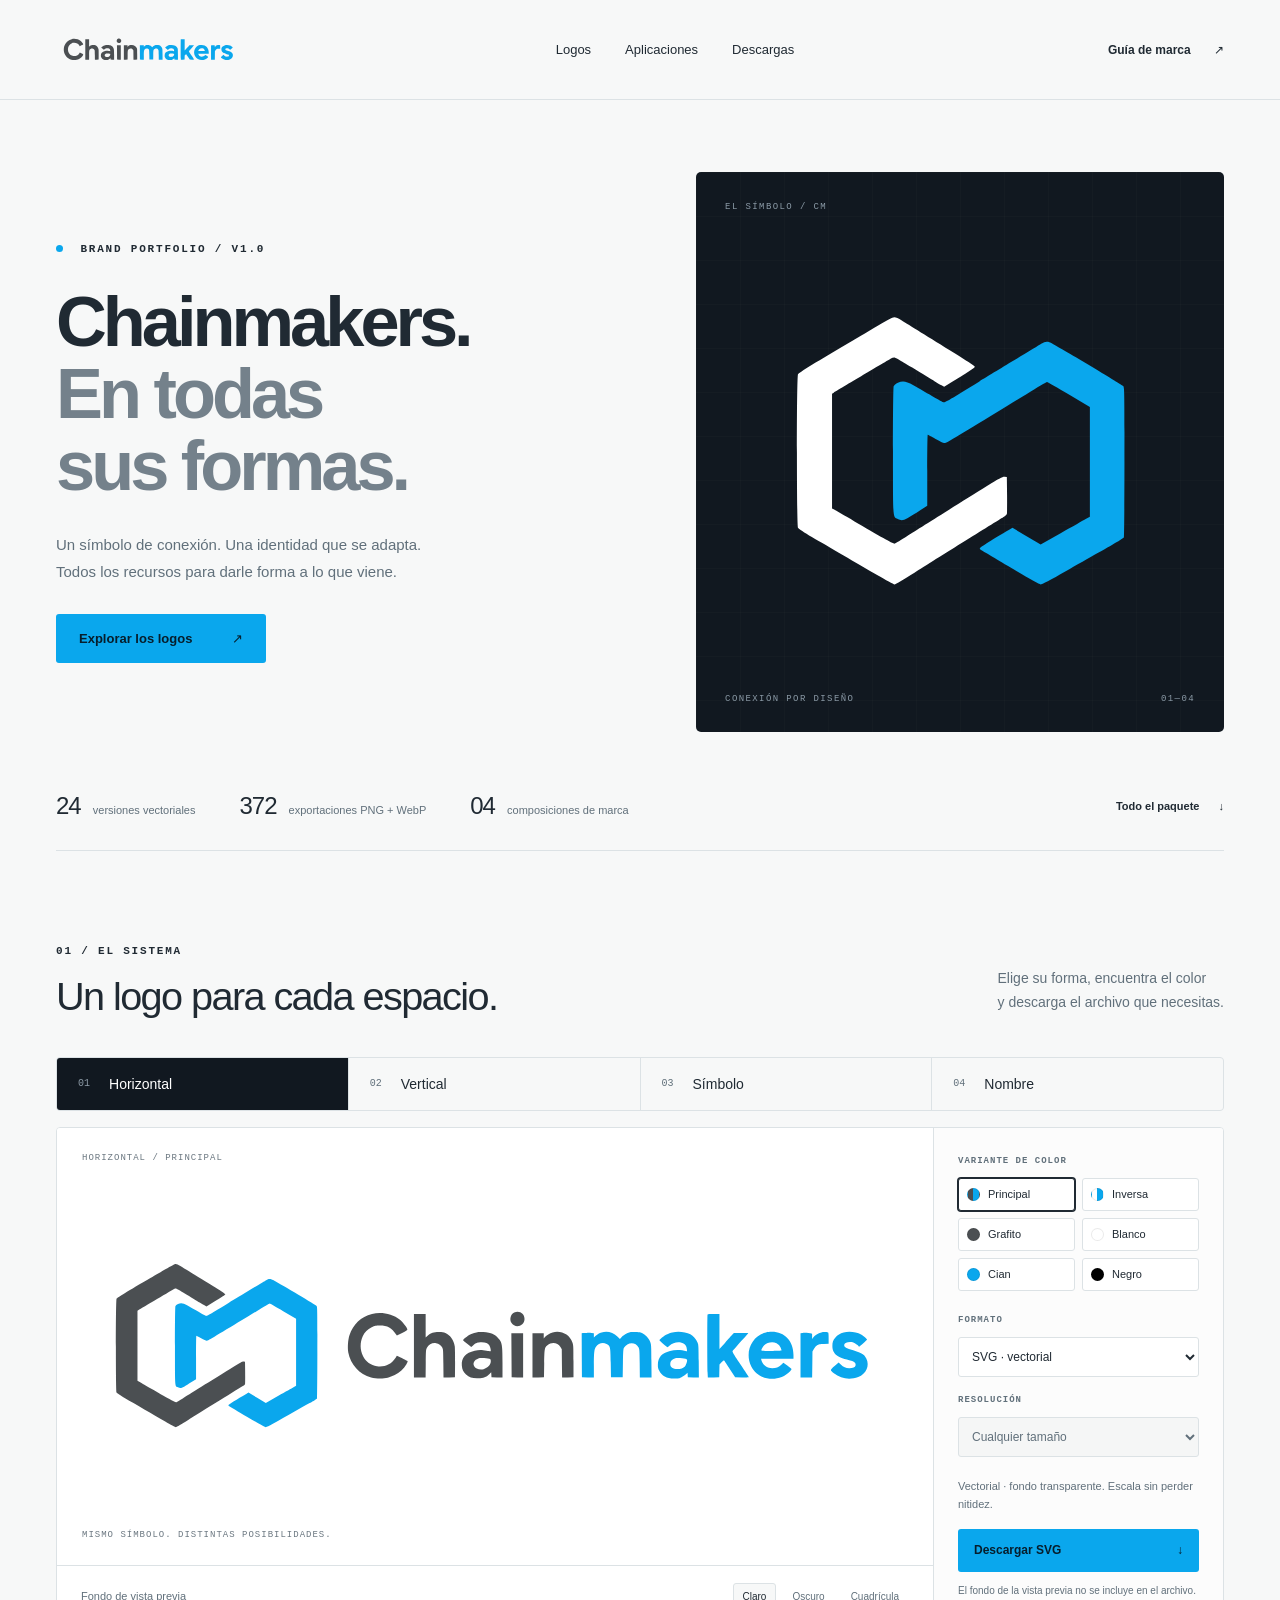
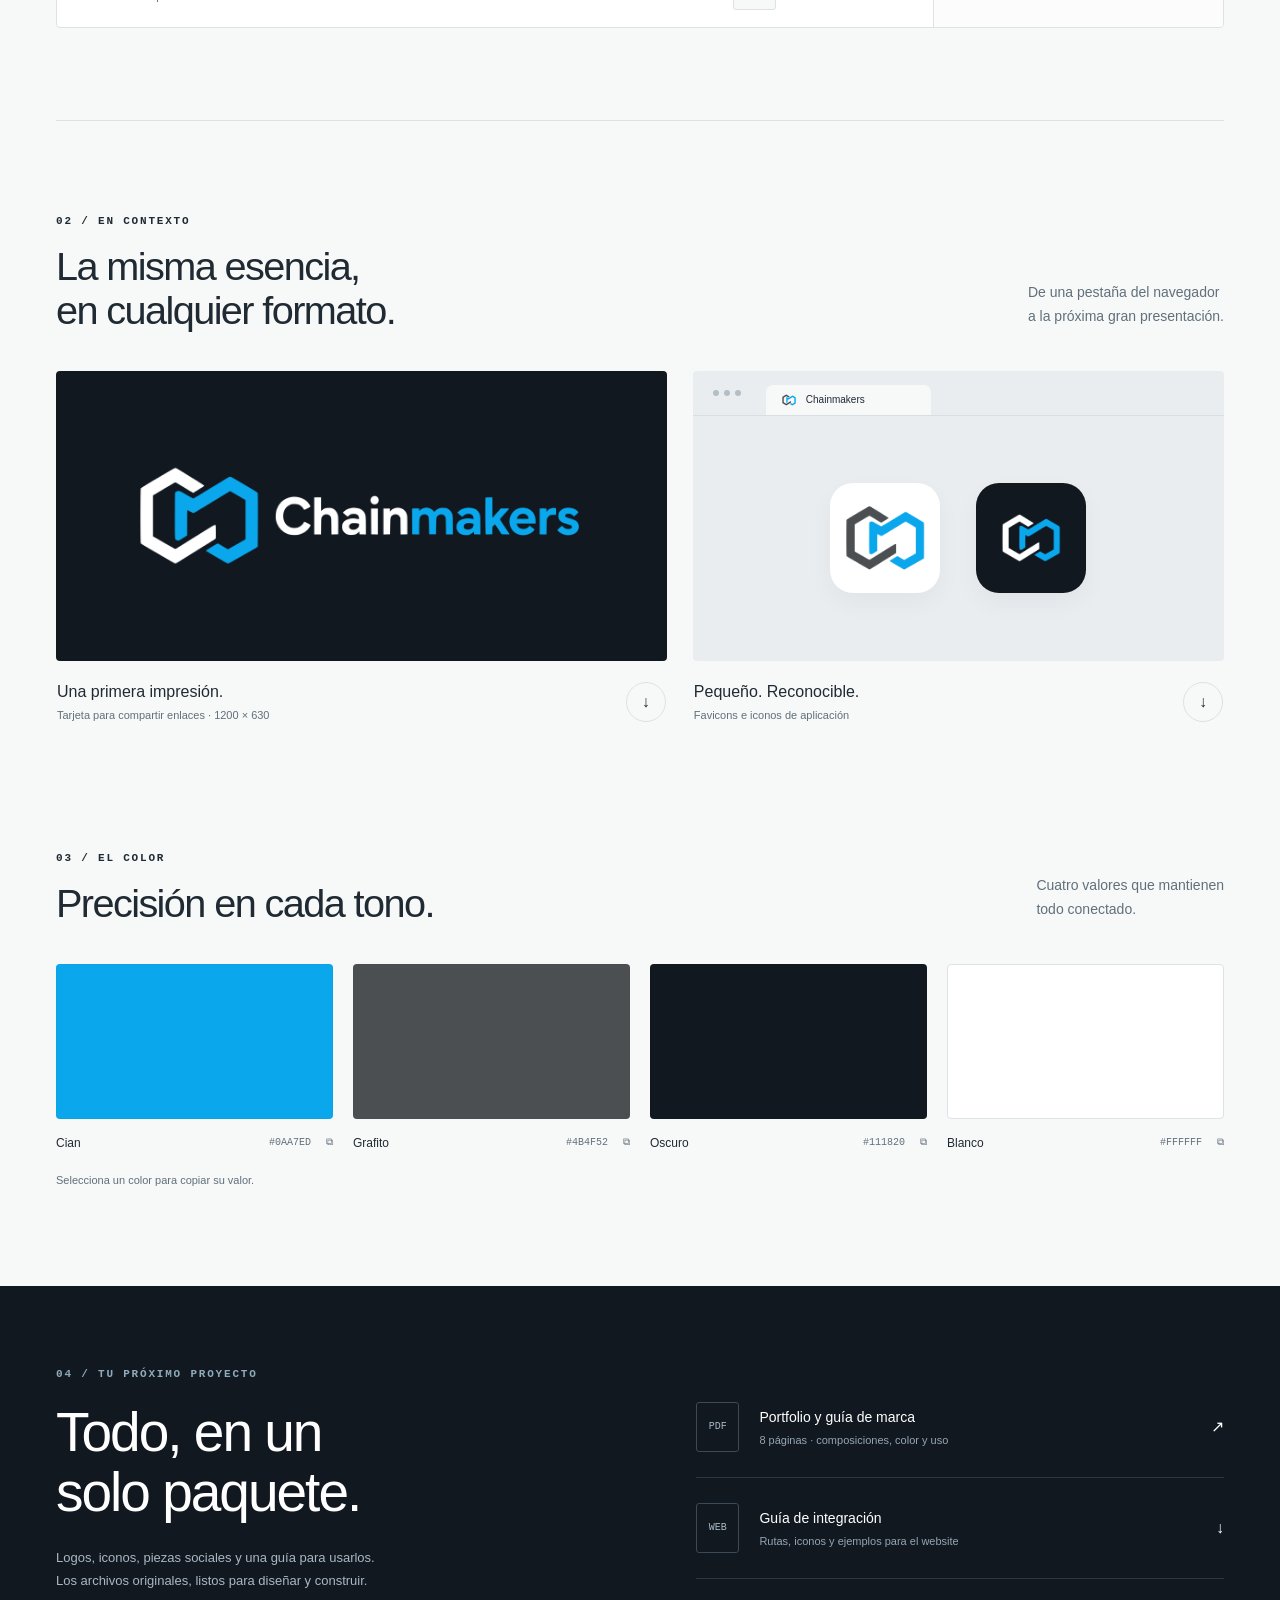
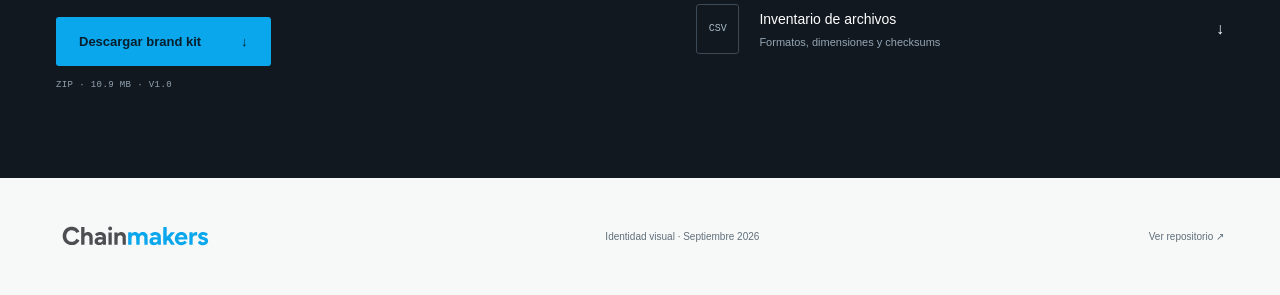
==== index.html @ 72600d10 "Add Chainmakers brand portfolio and complete logo kit" ====
<!doctype html>
<html lang="es">
<head>
  <meta charset="utf-8">
  <meta name="viewport" content="width=device-width,initial-scale=1">
  <meta name="theme-color" content="#111820">
  <title>Chainmakers — Brand portfolio</title>
  <meta name="description" content="La identidad de Chainmakers en todas sus formas. Explora y descarga logos, iconos y recursos de marca para diseño y desarrollo.">
  <link rel="canonical" href="https://siulynot.github.io/chainmakers.ai/">
  <meta property="og:type" content="website">
  <meta property="og:title" content="Chainmakers. En todas sus formas.">
  <meta property="og:description" content="Explora el sistema de identidad y descarga el paquete completo de marca.">
  <meta property="og:url" content="https://siulynot.github.io/chainmakers.ai/">
  <meta property="og:image" content="https://siulynot.github.io/chainmakers.ai/og.png">
  <meta property="og:image:width" content="1731">
  <meta property="og:image:height" content="909">
  <meta property="og:image:alt" content="Chainmakers. Brand portfolio. En todas sus formas.">
  <meta name="twitter:card" content="summary_large_image">
  <link rel="icon" href="favicon.ico" sizes="any">
  <link rel="icon" href="brand/web/favicon.svg" type="image/svg+xml">
  <link rel="apple-touch-icon" href="brand/web/apple-touch-icon.png" sizes="180x180">
  <link rel="manifest" href="site.webmanifest">
  <link rel="stylesheet" href="styles.css">
  <script src="app.js" defer></script>
</head>
<body>
  <a class="skip-link" href="#main">Ir al contenido</a>
  <header class="site-header">
    <a class="brand-home" href="#" aria-label="Chainmakers, inicio"><img src="brand/svg/wordmark/chainmakers-wordmark-color.svg" width="1220" height="245" alt="Chainmakers"></a>
    <nav aria-label="Principal"><a href="#logos">Logos</a><a href="#aplicaciones">Aplicaciones</a><a href="#descargas">Descargas</a></nav>
    <a class="header-link" href="downloads/Chainmakers-ai-Portfolio.pdf" target="_blank" rel="noopener">Guía de marca <span aria-hidden="true">↗</span></a>
  </header>

  <main id="main">
    <section class="hero wrap" aria-labelledby="hero-title">
      <div class="hero-copy"><p class="eyebrow"><span class="status-dot"></span> BRAND PORTFOLIO / V1.0</p>
        <h1 id="hero-title">Chainmakers.<br><span>En todas<br>sus formas.</span></h1>
        <p class="hero-description">Un símbolo de conexión. Una identidad que se adapta.<br class="desktop"> Todos los recursos para darle forma a lo que viene.</p>
        <a class="button primary" href="#logos">Explorar los logos <span aria-hidden="true">↗</span></a>
      </div>
      <div class="hero-art"><span class="art-caption">EL SÍMBOLO / CM</span><img src="brand/svg/symbol/chainmakers-symbol-reverse.svg" width="512" height="512" alt="Monograma C y M entrelazadas de Chainmakers"><div class="art-bottom"><span>CONEXIÓN POR DISEÑO</span><span>01—04</span></div></div>
      <div class="hero-facts"><p><strong>24</strong> versiones vectoriales</p><p><strong>372</strong> exportaciones PNG + WebP</p><p><strong>04</strong> composiciones de marca</p><a href="downloads/Chainmakers-ai-Brand-Kit-v1.zip" download>Todo el paquete <span aria-hidden="true">↓</span></a></div>
    </section>

    <section id="logos" class="logo-section section wrap" aria-labelledby="logo-title">
      <div class="section-heading"><div><p class="eyebrow">01 / EL SISTEMA</p><h2 id="logo-title">Un logo para cada espacio.</h2></div><p>Elige su forma, encuentra el color<br>y descarga el archivo que necesitas.</p></div>
      <div class="composition-tabs" role="group" aria-label="Composición del logo">
        <button type="button" data-layout="horizontal" aria-pressed="true">01 <span>Horizontal</span></button>
        <button type="button" data-layout="stacked" aria-pressed="false">02 <span>Vertical</span></button>
        <button type="button" data-layout="symbol" aria-pressed="false">03 <span>Símbolo</span></button>
        <button type="button" data-layout="wordmark" aria-pressed="false">04 <span>Nombre</span></button>
      </div>
      <div class="logo-studio">
        <div class="preview-side"><div id="logo-preview" class="logo-preview" data-background="light"><span class="preview-label" id="preview-label">HORIZONTAL / PRINCIPAL</span><img id="preview-image" src="brand/svg/horizontal/chainmakers-horizontal-color.svg" width="1720" height="450" alt="Logo horizontal de Chainmakers, versión principal"><span class="preview-footnote">MISMO SÍMBOLO. DISTINTAS POSIBILIDADES.</span></div>
        <div class="preview-tools"><span>Fondo de vista previa</span><div role="group" aria-label="Fondo de vista previa"><button type="button" data-bg="light" aria-pressed="true">Claro</button><button type="button" data-bg="dark" aria-pressed="false">Oscuro</button><button type="button" data-bg="grid" aria-pressed="false">Cuadrícula</button></div></div></div>
        <aside class="export-panel" aria-label="Opciones de descarga">
          <div><p class="control-label">VARIANTE DE COLOR</p><div class="color-options" role="group" aria-label="Color del logo">
            <button type="button" data-color="color" aria-pressed="true"><i class="color-chip two-tone" aria-hidden="true"></i>Principal</button>
            <button type="button" data-color="reverse" aria-pressed="false"><i class="color-chip reverse-chip" aria-hidden="true"></i>Inversa</button>
            <button type="button" data-color="graphite" aria-pressed="false"><i class="color-chip graphite-chip" aria-hidden="true"></i>Grafito</button>
            <button type="button" data-color="white" aria-pressed="false"><i class="color-chip white-chip" aria-hidden="true"></i>Blanco</button>
            <button type="button" data-color="cyan" aria-pressed="false"><i class="color-chip cyan-chip" aria-hidden="true"></i>Cian</button>
            <button type="button" data-color="black" aria-pressed="false"><i class="color-chip black-chip" aria-hidden="true"></i>Negro</button>
          </div></div>
          <div class="select-row"><label for="file-format">FORMATO</label><select id="file-format"><option value="svg">SVG · vectorial</option><option value="png">PNG · transparente</option><option value="webp">WebP · sin pérdida</option></select></div>
          <div class="select-row"><label for="file-size">RESOLUCIÓN</label><select id="file-size" disabled><option>Cualquier tamaño</option></select></div>
          <p id="file-description" class="file-description" aria-live="polite">Vectorial · fondo transparente<br>Escala sin perder nitidez.</p>
          <a id="download-logo" class="button primary download-logo" href="brand/svg/horizontal/chainmakers-horizontal-color.svg" download>Descargar SVG <span aria-hidden="true">↓</span></a>
          <p class="small-note">El fondo de la vista previa no se incluye en el archivo.</p>
        </aside>
      </div>
      <noscript><p class="no-js">Puedes descargar el logo principal arriba, la guía PDF y el paquete completo. Activa JavaScript para explorar las demás combinaciones.</p></noscript>
    </section>

    <section id="aplicaciones" class="applications section wrap" aria-labelledby="application-title">
      <div class="section-heading"><div><p class="eyebrow">02 / EN CONTEXTO</p><h2 id="application-title">La misma esencia,<br>en cualquier formato.</h2></div><p>De una pestaña del navegador<br>a la próxima gran presentación.</p></div>
      <div class="application-grid">
        <article class="application-card share-card"><div class="card-art"><img src="brand/social/chainmakers-opengraph-dark.png" width="1200" height="630" loading="lazy" alt="Logo Chainmakers blanco y cian sobre fondo oscuro"></div><div class="card-caption"><div><h3>Una primera impresión.</h3><p>Tarjeta para compartir enlaces · 1200 × 630</p></div><a href="brand/social/chainmakers-opengraph-dark.png" download aria-label="Descargar tarjeta para compartir enlaces">↓</a></div></article>
        <article class="application-card icon-card"><div class="icon-demo"><div class="browser-strip"><span></span><span></span><span></span><div><img src="brand/web/favicon-32.png" width="16" height="16" alt="">Chainmakers</div></div><div class="app-icon-pair"><img src="brand/web/app-icon-512.png" width="512" height="512" loading="lazy" alt="Icono para fondo claro"><img src="brand/web/maskable-icon-512.png" width="512" height="512" loading="lazy" alt="Icono para fondo oscuro"></div></div><div class="card-caption"><div><h3>Pequeño. Reconocible.</h3><p>Favicons e iconos de aplicación</p></div><a href="brand/web/favicon.ico" download aria-label="Descargar favicon ICO">↓</a></div></article>
      </div>
    </section>

    <section class="palette section wrap" aria-labelledby="palette-title"><div class="section-heading"><div><p class="eyebrow">03 / EL COLOR</p><h2 id="palette-title">Precisión en cada tono.</h2></div><p>Cuatro valores que mantienen<br>todo conectado.</p></div>
      <div class="palette-grid">
        <button class="swatch" data-copy="#0AA7ED" type="button"><span class="swatch-paint cyan-paint"></span><span class="swatch-info"><strong>Cian</strong><span>#0AA7ED <i aria-hidden="true">⧉</i></span></span></button>
        <button class="swatch" data-copy="#4B4F52" type="button"><span class="swatch-paint graphite-paint"></span><span class="swatch-info"><strong>Grafito</strong><span>#4B4F52 <i aria-hidden="true">⧉</i></span></span></button>
        <button class="swatch" data-copy="#111820" type="button"><span class="swatch-paint dark-paint"></span><span class="swatch-info"><strong>Oscuro</strong><span>#111820 <i aria-hidden="true">⧉</i></span></span></button>
        <button class="swatch" data-copy="#FFFFFF" type="button"><span class="swatch-paint white-paint"></span><span class="swatch-info"><strong>Blanco</strong><span>#FFFFFF <i aria-hidden="true">⧉</i></span></span></button>
      </div><p id="copy-status" class="copy-status" role="status">Selecciona un color para copiar su valor.</p>
    </section>

    <section id="descargas" class="download-section" aria-labelledby="downloads-title"><div class="wrap download-content"><div><p class="eyebrow">04 / TU PRÓXIMO PROYECTO</p><h2 id="downloads-title">Todo, en un<br>solo paquete.</h2><p>Logos, iconos, piezas sociales y una guía para usarlos.<br>Los archivos originales, listos para diseñar y construir.</p><a class="button primary" href="downloads/Chainmakers-ai-Brand-Kit-v1.zip" download>Descargar brand kit <span aria-hidden="true">↓</span></a><span class="zip-detail">ZIP · 10.9 MB · V1.0</span></div>
      <div class="download-files"><a href="downloads/Chainmakers-ai-Portfolio.pdf" target="_blank" rel="noopener"><span class="file-type">PDF</span><span><strong>Portfolio y guía de marca</strong><small>8 páginas · composiciones, color y uso</small></span><b aria-hidden="true">↗</b></a><a href="brand/integration/INTEGRACION.md" download><span class="file-type">WEB</span><span><strong>Guía de integración</strong><small>Rutas, iconos y ejemplos para el website</small></span><b aria-hidden="true">↓</b></a><a href="brand/inventory.csv" download><span class="file-type">CSV</span><span><strong>Inventario de archivos</strong><small>Formatos, dimensiones y checksums</small></span><b aria-hidden="true">↓</b></a></div></div></section>
  </main>
  <footer class="wrap"><img src="brand/svg/wordmark/chainmakers-wordmark-color.svg" width="1220" height="245" alt="Chainmakers"><p>Identidad visual · Septiembre 2026</p><a href="https://github.com/siulynot/chainmakers.ai" target="_blank" rel="noopener">Ver repositorio <span aria-hidden="true">↗</span></a></footer>
</body>
</html>
---- styles.css ----
@charset "UTF-8";
:root{--cyan:#0aa7ed;--ink:#202a33;--dark:#111820;--muted:#61707b;--line:#dce2e5;--paper:#f7f8f8;--white:#fff;font-family:Arial,Helvetica,sans-serif;color:var(--ink);background:var(--paper);font-synthesis:none;scroll-behavior:smooth;scroll-padding-top:32px}
*{box-sizing:border-box}body{margin:0}button,a,select{-webkit-tap-highlight-color:transparent}button,select{font:inherit}a{color:inherit;text-decoration:none}button{cursor:pointer}img{display:block;max-width:100%;height:auto}button:focus-visible,a:focus-visible,select:focus-visible{outline:3px solid #0878ae;outline-offset:5px}button,a,select{touch-action:manipulation}button{color:inherit}h1,h2,h3,p{margin:0}.wrap{max-width:1376px;width:calc(100% - 112px);margin-inline:auto}.section{padding-block:92px}.eyebrow{font:11px/1.5 ui-monospace,SFMono-Regular,Consolas,monospace;letter-spacing:1.8px;font-weight:600}.skip-link{position:absolute;top:-100px;left:20px;background:white;padding:16px;z-index:100}.skip-link:focus{top:16px}.site-header{max-width:1488px;margin:auto;min-height:100px;padding:20px 56px;display:flex;align-items:center;justify-content:space-between;gap:28px;border-bottom:1px solid var(--line)}.brand-home{width:186px;flex-shrink:0}.site-header nav{display:flex;gap:34px;font-size:13px}.site-header nav a,.header-link{padding:10px 0}.site-header nav a:hover,.header-link:hover{color:#0078ad}.header-link{font-size:12px;font-weight:600}.header-link span{margin-left:20px}.hero{padding-top:72px;display:grid;grid-template-columns:1.08fr 1fr;gap:52px 70px;align-items:center}.status-dot{display:inline-block;width:7px;height:7px;background:var(--cyan);border-radius:50%;margin-right:9px}.hero h1{font-size:clamp(52px,5.5vw,80px);letter-spacing:-4px;line-height:1.02;margin-top:29px;font-weight:600}.hero h1 span{color:#74818b}.hero-description{font-size:15px;line-height:1.8;color:var(--muted);margin:29px 0}.button{min-height:49px;display:inline-flex;gap:40px;align-items:center;justify-content:space-between;padding:16px 23px;font-size:13px;font-weight:700;border-radius:3px;border:0;transition:background .18s,transform .18s}.primary{background:var(--cyan);color:#071e2c}.primary:hover{background:#31bafa;transform:translateY(-1px)}.hero-art{position:relative;background:var(--dark);aspect-ratio:1/1.06;min-height:400px;border-radius:5px;display:flex;align-items:center;justify-content:center;overflow:hidden}.hero-art:before{content:"";position:absolute;inset:0;background-image:linear-gradient(#ffffff04 1px,transparent 1px),linear-gradient(90deg,#ffffff04 1px,transparent 1px);background-size:44px 44px}.hero-art img{width:74%;position:relative}.art-caption,.art-bottom{font:9px ui-monospace,SFMono-Regular,monospace;letter-spacing:1.4px;color:#8b9aa6;position:absolute;left:29px;right:29px}.art-caption{top:30px}.art-bottom{bottom:28px;display:flex;justify-content:space-between}.hero-facts{grid-column:1/-1;display:flex;align-items:center;gap:44px;border-bottom:1px solid var(--line);padding:8px 0 30px;font-size:11px;color:var(--muted)}.hero-facts strong{font-size:24px;color:var(--ink);margin-right:9px;font-weight:500;letter-spacing:-1px}.hero-facts a{margin-left:auto;color:var(--ink);font-weight:600}.hero-facts a span{margin-left:16px}.section-heading{display:flex;justify-content:space-between;align-items:flex-end;gap:30px;margin-bottom:38px}.section-heading h2{font-size:clamp(32px,3.1vw,45px);line-height:1.12;letter-spacing:-1.6px;font-weight:500;margin-top:15px}.section-heading>p{font-size:14px;line-height:1.7;color:var(--muted);padding-bottom:4px}.composition-tabs{display:grid;grid-template-columns:repeat(4,1fr);gap:1px;margin-bottom:16px;background:var(--line);border:1px solid var(--line);border-radius:4px;overflow:hidden}.composition-tabs button{border:0;background:var(--paper);text-align:left;padding:18px 21px;display:flex;gap:19px;align-items:center;font:10px ui-monospace,SFMono-Regular,monospace;color:var(--muted)}.composition-tabs button span{font:14px Arial,Helvetica,sans-serif;color:var(--ink)}.composition-tabs button[aria-pressed=true]{background:var(--dark);color:#8c9aa6}.composition-tabs button[aria-pressed=true] span{color:white}.logo-studio{display:grid;grid-template-columns:minmax(0,1fr) 290px;border:1px solid var(--line);border-radius:4px;overflow:hidden;background:white}.preview-side{display:flex;flex-direction:column;min-width:0}.logo-preview{position:relative;min-height:395px;flex:1;display:flex;align-items:center;justify-content:center;padding:65px 35px;background:white;--preview-text:#6b7780}.logo-preview[data-background=dark]{background:var(--dark);--preview-text:#a1afbb}.logo-preview[data-background=grid]{background-color:#e3e7e9;background-image:linear-gradient(45deg,#f7f8f8 25%,transparent 25%),linear-gradient(-45deg,#f7f8f8 25%,transparent 25%),linear-gradient(45deg,transparent 75%,#f7f8f8 75%),linear-gradient(-45deg,transparent 75%,#f7f8f8 75%);background-size:24px 24px;background-position:0 0,0 12px,12px -12px,-12px 0}.logo-preview[data-background=grid].grid-dark{background-color:#35434d;background-image:linear-gradient(45deg,#25313b 25%,transparent 25%),linear-gradient(-45deg,#25313b 25%,transparent 25%),linear-gradient(45deg,transparent 75%,#25313b 75%),linear-gradient(-45deg,transparent 75%,#25313b 75%);--preview-text:#c1cdd5}.logo-preview img{width:100%;height:265px;object-fit:contain}.logo-preview img[data-layout=symbol]{max-width:295px}.logo-preview img[data-layout=stacked]{max-width:390px}.preview-label,.preview-footnote{position:absolute;left:25px;right:20px;font:9px ui-monospace,SFMono-Regular,monospace;letter-spacing:1px;color:var(--preview-text)}.preview-label{top:25px}.preview-footnote{bottom:25px}.preview-tools{min-height:62px;border-top:1px solid var(--line);display:flex;align-items:center;justify-content:space-between;padding:12px 24px;gap:16px;font-size:11px;color:var(--muted)}.preview-tools>div{display:flex;gap:6px}.preview-tools button{border:1px solid transparent;padding:7px 9px;border-radius:3px;font-size:10px;background:transparent}.preview-tools button[aria-pressed=true]{border-color:var(--line);background:var(--paper);color:var(--ink)}.export-panel{border-left:1px solid var(--line);padding:28px 24px;background:#fcfcfc}.control-label,.select-row label{font:9px ui-monospace,SFMono-Regular,monospace;letter-spacing:1px;font-weight:600;color:var(--muted);display:block;margin-bottom:12px}.color-options{display:grid;grid-template-columns:1fr 1fr;gap:7px;margin-bottom:24px}.color-options button{display:flex;gap:8px;align-items:center;font-size:11px;border:1px solid var(--line);padding:9px 8px;border-radius:3px;background:white}.color-options button[aria-pressed=true]{border-color:var(--ink);box-shadow:0 0 0 1px var(--ink)}.color-chip{display:block;width:13px;height:13px;border-radius:50%;border:1px solid #00000015;flex-shrink:0}.two-tone{background:linear-gradient(90deg,#4b4f52 50%,#0aa7ed 50%)}.reverse-chip{background:linear-gradient(90deg,#fff 50%,#0aa7ed 50%)}.graphite-chip{background:#4b4f52}.white-chip{background:#fff}.cyan-chip{background:var(--cyan)}.black-chip{background:#000}.select-row{margin-top:18px}.select-row select{padding:11px 9px;width:100%;border:1px solid var(--line);background:white;border-radius:3px;color:var(--ink);font-size:12px}.select-row select:disabled{color:var(--muted);opacity:1;background:#f5f6f6}.file-description{font-size:11px;line-height:1.7;color:var(--muted);min-height:38px;margin:20px 0 14px}.download-logo{display:flex;padding:14px 16px;min-height:43px;gap:10px;font-size:12px}.small-note{font-size:10px;line-height:1.6;color:var(--muted);margin-top:11px}.applications{border-top:1px solid var(--line)}.application-grid{display:grid;grid-template-columns:1.15fr 1fr;gap:26px}.application-card{min-width:0}.card-art{background:var(--dark);border-radius:4px;overflow:hidden;height:290px;display:flex;align-items:center}.card-art img{width:100%;height:100%;object-fit:contain}.card-caption{display:flex;align-items:center;justify-content:space-between;padding:21px 1px}.card-caption h3{font-size:16px;font-weight:500}.card-caption p{font-size:11px;color:var(--muted);margin-top:8px}.card-caption>a{display:flex;align-items:center;justify-content:center;min-width:40px;min-height:40px;border:1px solid var(--line);border-radius:50%;margin-left:10px}.card-caption>a:hover{background:white}.icon-demo{height:290px;background:#e9edef;border-radius:4px;overflow:hidden}.browser-strip{height:45px;border-bottom:1px solid #d8dfe3;display:flex;align-items:center;gap:5px;padding:0 20px}.browser-strip>span{width:6px;height:6px;border-radius:50%;background:#b4bec5}.browser-strip>div{height:30px;padding:8px 15px;align-self:flex-end;display:flex;align-items:center;gap:9px;background:var(--paper);border-radius:7px 7px 0 0;margin-left:20px;font-size:10px;width:165px}.app-icon-pair{height:245px;display:flex;align-items:center;justify-content:center;gap:36px}.app-icon-pair img{width:110px;height:110px;border-radius:23px;box-shadow:0 10px 25px #15212d0a}.palette{padding-top:15px}.palette-grid{display:grid;grid-template-columns:repeat(4,1fr);gap:20px}.swatch{padding:0;border:0;background:none;text-align:left;display:block;min-width:0}.swatch-paint{display:block;height:155px;border-radius:4px;border:1px solid #00000006;transition:transform .2s}.swatch:hover .swatch-paint{transform:translateY(-3px)}.cyan-paint{background:var(--cyan)}.graphite-paint{background:#4b4f52}.dark-paint{background:var(--dark)}.white-paint{background:white;border:1px solid var(--line)}.swatch-info{display:flex;justify-content:space-between;align-items:center;gap:10px;margin-top:17px}.swatch-info strong{font-size:12px;font-weight:500}.swatch-info>span{font:10px ui-monospace,SFMono-Regular,monospace;color:var(--muted)}.swatch-info i{font-style:normal;margin-left:9px}.copy-status{font-size:11px;color:var(--muted);margin-top:24px;min-height:20px}.download-section{background:var(--dark);color:white;padding:80px 0 88px}.download-content{display:grid;grid-template-columns:1.1fr 1fr;gap:60px;align-items:center}.download-section .eyebrow{color:#8fabbc}.download-section h2{font-size:55px;line-height:1.08;letter-spacing:-2px;font-weight:500;margin-top:21px}.download-section p:not(.eyebrow){font-size:13px;line-height:1.8;color:#a9b8c3;margin:24px 0}.zip-detail{display:block;font:9px ui-monospace,SFMono-Regular,monospace;color:#94a4b1;margin-top:14px;letter-spacing:.4px}.download-files>a{display:flex;align-items:center;gap:20px;padding:25px 0;border-bottom:1px solid #2b3742;min-width:0}.download-files>a:hover strong{color:var(--cyan)}.file-type{border:1px solid #3b4a56;min-width:43px;min-height:50px;display:flex;align-items:center;justify-content:center;font:10px ui-monospace,SFMono-Regular,monospace;color:#a9bac6;border-radius:3px}.download-files strong{font-size:14px;font-weight:500}.download-files small{display:block;font-size:11px;color:#95a6b4;margin-top:8px}.download-files b{margin-left:auto;font-weight:400}.download-files>a:last-child{border-bottom:0}footer{min-height:117px;display:flex;gap:30px;align-items:center;justify-content:space-between}footer img{width:160px}footer p,footer a{font-size:10px;color:var(--muted)}.no-js{padding:20px;font-size:14px}
@media(min-width:1600px){.hero h1{font-size:88px}.hero-art{max-height:565px}}
@media(max-width:1050px){.wrap{width:calc(100% - 64px)}.site-header{padding-inline:32px}.hero{gap:38px}.hero h1{letter-spacing:-3px}.hero-art{min-height:330px}.hero-facts{gap:23px;flex-wrap:wrap}.hero-facts a{margin-left:0}.hero-facts strong{font-size:20px}.logo-studio{grid-template-columns:minmax(0,1fr) 266px}.preview-tools{padding-inline:15px;flex-wrap:wrap}.section-heading>p{font-size:12px}.application-grid{gap:20px}.app-icon-pair{gap:22px}.app-icon-pair img{width:90px;height:90px}.swatch-info{align-items:flex-start;flex-direction:column;gap:9px}.download-content{gap:38px}.download-section h2{font-size:46px}}
@media(max-width:720px){.wrap{width:calc(100% - 40px)}.site-header{padding:18px 20px;min-height:77px;gap:14px;flex-wrap:wrap}.brand-home{width:150px}.site-header nav{order:3;width:100%;justify-content:space-between;border-top:1px solid var(--line);padding-top:10px;gap:15px;font-size:12px}.header-link{font-size:10px;margin-left:auto}.header-link span{margin-left:8px}.hero{padding-top:43px;grid-template-columns:1fr;gap:30px}.hero h1{font-size:clamp(44px,11.7vw,62px);letter-spacing:-2.5px}.hero h1 br:nth-of-type(2){display:none}.hero-description{font-size:13px;margin:23px 0}.hero-art{aspect-ratio:1.35;min-height:270px}.hero-art img{width:63%;max-height:290px}.hero-facts{display:grid;grid-template-columns:1fr 1fr;gap:22px 12px;padding-bottom:26px;font-size:10px}.hero-facts p{line-height:1.7}.hero-facts strong{display:block;font-size:26px;margin:0}.hero-facts a{align-self:center;font-size:12px}.section{padding-block:59px}.section-heading{display:block;margin-bottom:27px}.section-heading h2{font-size:35px}.section-heading>p{margin-top:18px;font-size:13px}.section-heading>p br{display:none}.composition-tabs{grid-template-columns:repeat(2,1fr)}.composition-tabs button{padding:15px 16px}.logo-studio{grid-template-columns:1fr}.logo-preview{min-height:285px;padding:65px 18px}.logo-preview img{height:200px}.logo-preview img[data-layout=symbol]{max-width:220px}.preview-tools{justify-content:space-between;font-size:10px;gap:9px}.export-panel{border-left:0;border-top:1px solid var(--line);padding:24px;display:grid;grid-template-columns:1fr 1fr;gap:17px}.export-panel>div:first-child{grid-column:1/-1}.color-options{grid-template-columns:repeat(3,1fr);margin-bottom:0}.select-row{margin:0}.file-description{grid-column:1/-1;margin:0;min-height:32px}.download-logo,.small-note{grid-column:1/-1}.small-note{margin:0}.application-grid{grid-template-columns:1fr;gap:22px}.card-art{height:auto;aspect-ratio:1.905}.card-caption{padding-top:15px}.icon-demo{height:260px}.app-icon-pair{height:215px;gap:40px}.app-icon-pair img{width:100px;height:100px}.palette-grid{grid-template-columns:1fr 1fr;gap:24px 15px}.swatch-paint{height:135px}.swatch-info{flex-direction:row;gap:7px}.swatch-info>span{font-size:9px}.swatch-info i{margin-left:2px}.download-section{padding:59px 0}.download-content{grid-template-columns:1fr;gap:35px}.download-section h2{font-size:48px}.download-section p:not(.eyebrow){font-size:12px}.download-files>a{padding:20px 0}.download-files strong{font-size:13px}.download-files small{font-size:10px}footer{padding-block:28px;flex-wrap:wrap;gap:20px}footer img{width:145px}footer p{order:3;width:100%}footer a{margin-left:auto}.desktop{display:none}}
@media(prefers-reduced-motion:reduce){:root{scroll-behavior:auto}*,*:before,*:after{transition:none!important;animation:none!important}}
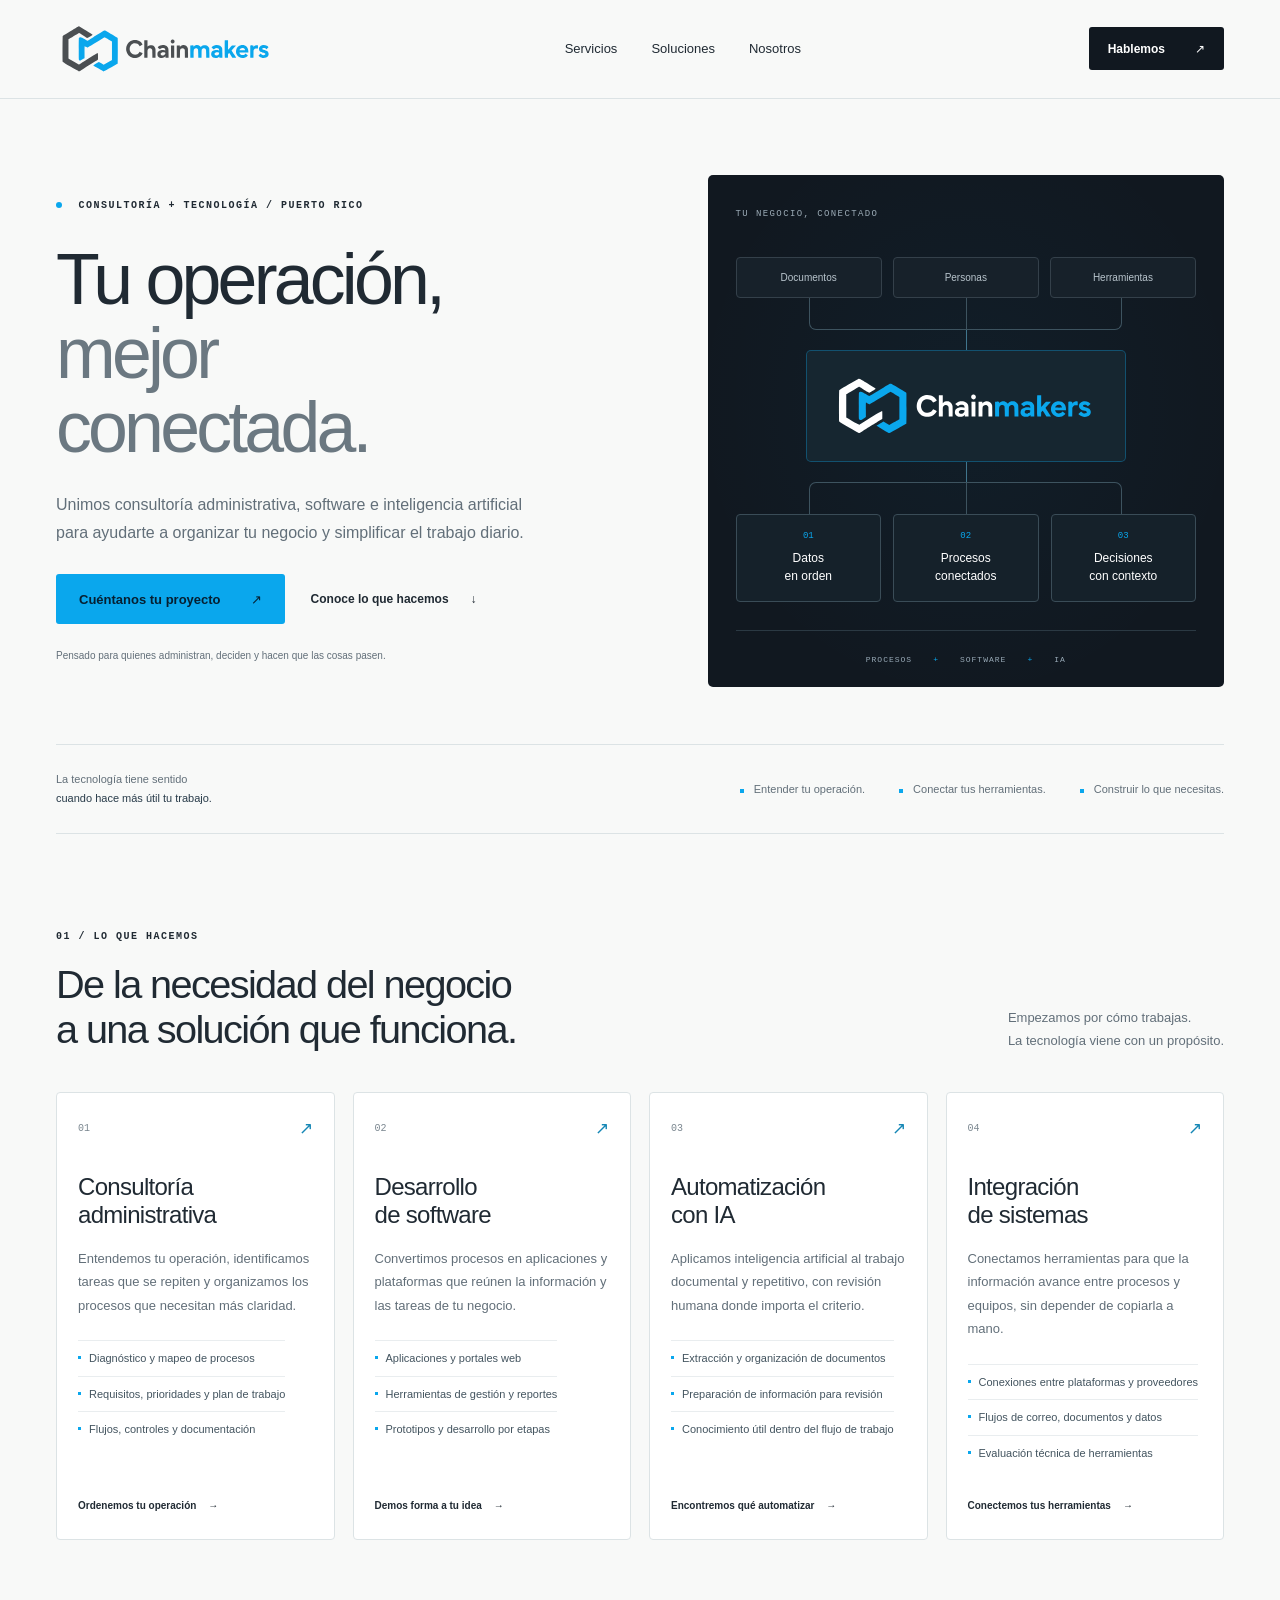
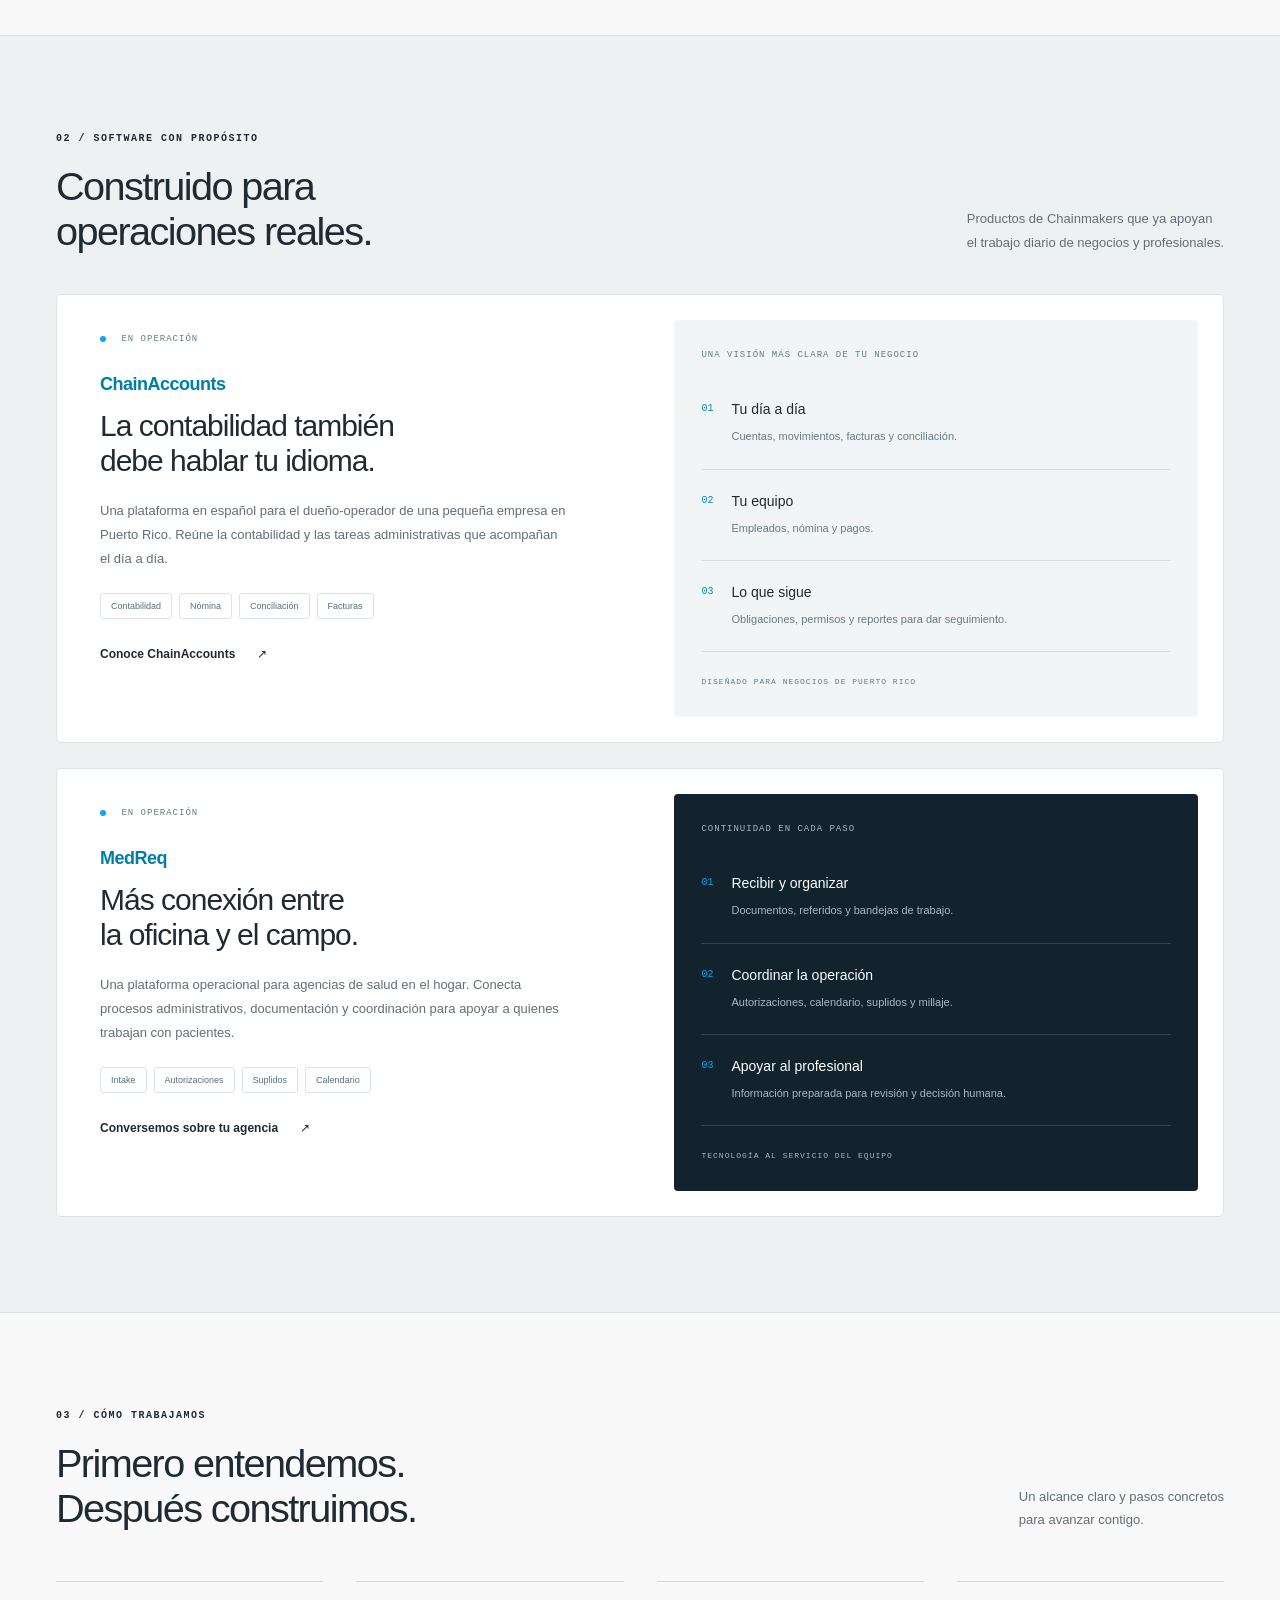
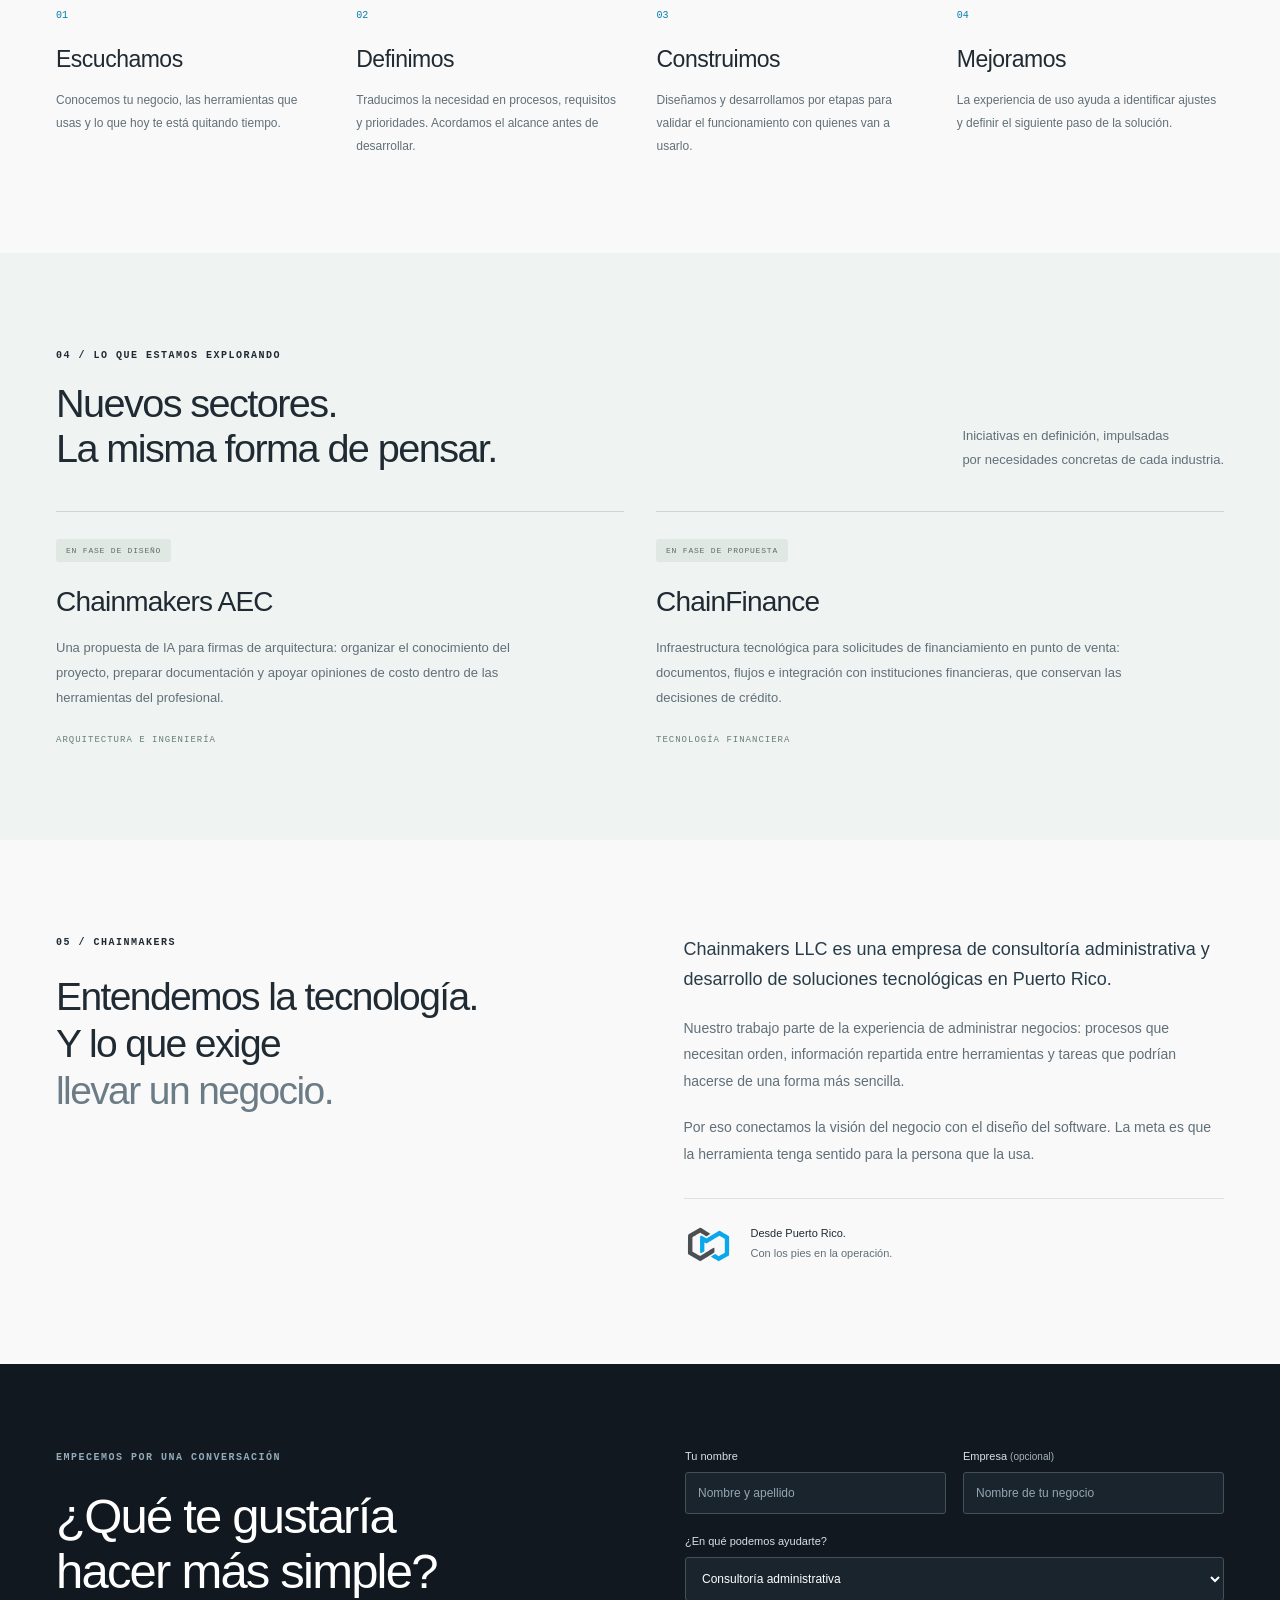
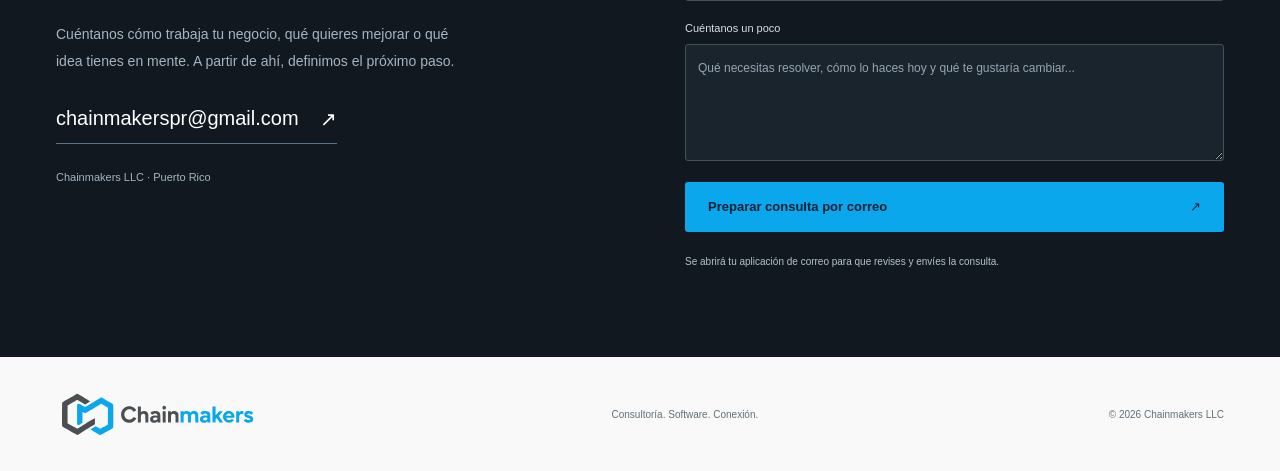
==== commit 22f06a0f: "Replace logo gallery homepage with Chainmakers services website" ====
--- a/index.html
+++ b/index.html
@@ -1,97 +1,47 @@
 <!doctype html>
 <html lang="es">
 <head>
-  <meta charset="utf-8">
-  <meta name="viewport" content="width=device-width,initial-scale=1">
-  <meta name="theme-color" content="#111820">
-  <title>Chainmakers — Brand portfolio</title>
-  <meta name="description" content="La identidad de Chainmakers en todas sus formas. Explora y descarga logos, iconos y recursos de marca para diseño y desarrollo.">
-  <link rel="canonical" href="https://siulynot.github.io/chainmakers.ai/">
-  <meta property="og:type" content="website">
-  <meta property="og:title" content="Chainmakers. En todas sus formas.">
-  <meta property="og:description" content="Explora el sistema de identidad y descarga el paquete completo de marca.">
-  <meta property="og:url" content="https://siulynot.github.io/chainmakers.ai/">
-  <meta property="og:image" content="https://siulynot.github.io/chainmakers.ai/og.png">
-  <meta property="og:image:width" content="1731">
-  <meta property="og:image:height" content="909">
-  <meta property="og:image:alt" content="Chainmakers. Brand portfolio. En todas sus formas.">
-  <meta name="twitter:card" content="summary_large_image">
-  <link rel="icon" href="favicon.ico" sizes="any">
-  <link rel="icon" href="brand/web/favicon.svg" type="image/svg+xml">
-  <link rel="apple-touch-icon" href="brand/web/apple-touch-icon.png" sizes="180x180">
-  <link rel="manifest" href="site.webmanifest">
-  <link rel="stylesheet" href="styles.css">
-  <script src="app.js" defer></script>
+<meta charset="utf-8"><meta name="viewport" content="width=device-width,initial-scale=1">
+<title>Chainmakers | Consultoría, software e inteligencia artificial</title>
+<meta name="description" content="Consultoría administrativa, desarrollo de software y automatización con inteligencia artificial desde Puerto Rico. Conoce ChainAccounts, MedReq y los servicios de Chainmakers.">
+<meta name="theme-color" content="#111820"><link rel="canonical" href="https://siulynot.github.io/chainmakers.ai/">
+<meta property="og:type" content="website"><meta property="og:locale" content="es_PR"><meta property="og:title" content="Chainmakers | Tu operación, mejor conectada.">
+<meta property="og:description" content="Consultoría, software e inteligencia artificial para conectar tu negocio y simplificar el trabajo diario.">
+<meta property="og:url" content="https://siulynot.github.io/chainmakers.ai/"><meta property="og:image" content="https://siulynot.github.io/chainmakers.ai/og.png">
+<meta property="og:image:width" content="1733"><meta property="og:image:height" content="907"><meta property="og:image:alt" content="Chainmakers. Tu operación, mejor conectada. Consultoría, software e inteligencia artificial.">
+<meta name="twitter:card" content="summary_large_image">
+<link rel="icon" href="favicon.ico" sizes="any"><link rel="icon" href="brand/web/favicon.svg" type="image/svg+xml"><link rel="apple-touch-icon" href="brand/web/apple-touch-icon.png"><link rel="manifest" href="site.webmanifest">
+<link rel="stylesheet" href="styles.css"><script src="app.js" defer></script>
+<script type="application/ld+json">{"@context":"https://schema.org","@type":"Organization","name":"Chainmakers LLC","url":"https://siulynot.github.io/chainmakers.ai/","logo":"https://siulynot.github.io/chainmakers.ai/brand/svg/horizontal/chainmakers-horizontal-color.svg","email":"chainmakerspr@gmail.com","description":"Consultoría administrativa, desarrollo de software y automatización con inteligencia artificial desde Puerto Rico."}</script>
 </head>
 <body>
-  <a class="skip-link" href="#main">Ir al contenido</a>
-  <header class="site-header">
-    <a class="brand-home" href="#" aria-label="Chainmakers, inicio"><img src="brand/svg/wordmark/chainmakers-wordmark-color.svg" width="1220" height="245" alt="Chainmakers"></a>
-    <nav aria-label="Principal"><a href="#logos">Logos</a><a href="#aplicaciones">Aplicaciones</a><a href="#descargas">Descargas</a></nav>
-    <a class="header-link" href="downloads/Chainmakers-ai-Portfolio.pdf" target="_blank" rel="noopener">Guía de marca <span aria-hidden="true">↗</span></a>
-  </header>
+<a class="skip" href="#contenido">Ir al contenido</a>
+<header class="site-header"><a class="home-logo" href="#" aria-label="Chainmakers, inicio"><img src="brand/svg/horizontal/chainmakers-horizontal-color.svg" width="1720" height="450" alt="Chainmakers"></a><nav aria-label="Principal"><a href="#servicios">Servicios</a><a href="#soluciones">Soluciones</a><a href="#nosotros">Nosotros</a></nav><a class="button small dark-button" href="#contacto">Hablemos <span aria-hidden="true">↗</span></a></header>
+<main id="contenido">
+<section class="hero wrap" aria-labelledby="hero-title"><div class="hero-copy"><p class="eyebrow"><span class="dot"></span> CONSULTORÍA + TECNOLOGÍA / PUERTO RICO</p><h1 id="hero-title">Tu operación,<br><span>mejor<br>conectada.</span></h1><p class="lead">Unimos consultoría administrativa, software e inteligencia artificial para ayudarte a organizar tu negocio y simplificar el trabajo diario.</p><div class="hero-actions"><a class="button primary" href="#contacto">Cuéntanos tu proyecto <span aria-hidden="true">↗</span></a><a class="text-link" href="#servicios">Conoce lo que hacemos <span aria-hidden="true">↓</span></a></div><p class="hero-note">Pensado para quienes administran, deciden y hacen que las cosas pasen.</p></div>
+<div class="connection-visual" role="img" aria-label="Chainmakers conecta documentos, personas y herramientas para organizar datos, automatizar procesos y apoyar decisiones."><p class="visual-label">TU NEGOCIO, CONECTADO</p><div class="input-nodes"><span>Documentos</span><span>Personas</span><span>Herramientas</span></div><div class="connector connector-top"></div><div class="visual-brand"><img src="brand/svg/horizontal/chainmakers-horizontal-reverse.svg" width="1720" height="450" alt=""></div><div class="connector connector-bottom"></div><div class="output-nodes"><span><i aria-hidden="true">01</i>Datos<br>en orden</span><span><i aria-hidden="true">02</i>Procesos<br>conectados</span><span><i aria-hidden="true">03</i>Decisiones<br>con contexto</span></div><div class="visual-footer"><span>PROCESOS</span><b>+</b><span>SOFTWARE</span><b>+</b><span>IA</span></div></div>
+<div class="hero-bottom"><p>La tecnología tiene sentido<br><strong>cuando hace más útil tu trabajo.</strong></p><div><span>Entender tu operación.</span><span>Conectar tus herramientas.</span><span>Construir lo que necesitas.</span></div></div></section>
 
-  <main id="main">
-    <section class="hero wrap" aria-labelledby="hero-title">
-      <div class="hero-copy"><p class="eyebrow"><span class="status-dot"></span> BRAND PORTFOLIO / V1.0</p>
-        <h1 id="hero-title">Chainmakers.<br><span>En todas<br>sus formas.</span></h1>
-        <p class="hero-description">Un símbolo de conexión. Una identidad que se adapta.<br class="desktop"> Todos los recursos para darle forma a lo que viene.</p>
-        <a class="button primary" href="#logos">Explorar los logos <span aria-hidden="true">↗</span></a>
-      </div>
-      <div class="hero-art"><span class="art-caption">EL SÍMBOLO / CM</span><img src="brand/svg/symbol/chainmakers-symbol-reverse.svg" width="512" height="512" alt="Monograma C y M entrelazadas de Chainmakers"><div class="art-bottom"><span>CONEXIÓN POR DISEÑO</span><span>01—04</span></div></div>
-      <div class="hero-facts"><p><strong>24</strong> versiones vectoriales</p><p><strong>372</strong> exportaciones PNG + WebP</p><p><strong>04</strong> composiciones de marca</p><a href="downloads/Chainmakers-ai-Brand-Kit-v1.zip" download>Todo el paquete <span aria-hidden="true">↓</span></a></div>
-    </section>
+<section id="servicios" class="section wrap" aria-labelledby="services-title"><div class="section-heading"><div><p class="eyebrow">01 / LO QUE HACEMOS</p><h2 id="services-title">De la necesidad del negocio<br>a una solución que funciona.</h2></div><p>Empezamos por cómo trabajas.<br>La tecnología viene con un propósito.</p></div>
+<div class="services-grid">
+<article class="service"><div class="service-top"><span>01</span><span aria-hidden="true">↗</span></div><h3>Consultoría<br>administrativa</h3><p>Entendemos tu operación, identificamos tareas que se repiten y organizamos los procesos que necesitan más claridad.</p><ul><li>Diagnóstico y mapeo de procesos</li><li>Requisitos, prioridades y plan de trabajo</li><li>Flujos, controles y documentación</li></ul><a href="#contacto" data-interest="Consultoría administrativa">Ordenemos tu operación <span aria-hidden="true">→</span></a></article>
+<article class="service"><div class="service-top"><span>02</span><span aria-hidden="true">↗</span></div><h3>Desarrollo<br>de software</h3><p>Convertimos procesos en aplicaciones y plataformas que reúnen la información y las tareas de tu negocio.</p><ul><li>Aplicaciones y portales web</li><li>Herramientas de gestión y reportes</li><li>Prototipos y desarrollo por etapas</li></ul><a href="#contacto" data-interest="Desarrollo de software">Demos forma a tu idea <span aria-hidden="true">→</span></a></article>
+<article class="service"><div class="service-top"><span>03</span><span aria-hidden="true">↗</span></div><h3>Automatización<br>con IA</h3><p>Aplicamos inteligencia artificial al trabajo documental y repetitivo, con revisión humana donde importa el criterio.</p><ul><li>Extracción y organización de documentos</li><li>Preparación de información para revisión</li><li>Conocimiento útil dentro del flujo de trabajo</li></ul><a href="#contacto" data-interest="Automatización con IA">Encontremos qué automatizar <span aria-hidden="true">→</span></a></article>
+<article class="service"><div class="service-top"><span>04</span><span aria-hidden="true">↗</span></div><h3>Integración<br>de sistemas</h3><p>Conectamos herramientas para que la información avance entre procesos y equipos, sin depender de copiarla a mano.</p><ul><li>Conexiones entre plataformas y proveedores</li><li>Flujos de correo, documentos y datos</li><li>Evaluación técnica de herramientas</li></ul><a href="#contacto" data-interest="Integración de sistemas">Conectemos tus herramientas <span aria-hidden="true">→</span></a></article>
+</div></section>
 
-    <section id="logos" class="logo-section section wrap" aria-labelledby="logo-title">
-      <div class="section-heading"><div><p class="eyebrow">01 / EL SISTEMA</p><h2 id="logo-title">Un logo para cada espacio.</h2></div><p>Elige su forma, encuentra el color<br>y descarga el archivo que necesitas.</p></div>
-      <div class="composition-tabs" role="group" aria-label="Composición del logo">
-        <button type="button" data-layout="horizontal" aria-pressed="true">01 <span>Horizontal</span></button>
-        <button type="button" data-layout="stacked" aria-pressed="false">02 <span>Vertical</span></button>
-        <button type="button" data-layout="symbol" aria-pressed="false">03 <span>Símbolo</span></button>
-        <button type="button" data-layout="wordmark" aria-pressed="false">04 <span>Nombre</span></button>
-      </div>
-      <div class="logo-studio">
-        <div class="preview-side"><div id="logo-preview" class="logo-preview" data-background="light"><span class="preview-label" id="preview-label">HORIZONTAL / PRINCIPAL</span><img id="preview-image" src="brand/svg/horizontal/chainmakers-horizontal-color.svg" width="1720" height="450" alt="Logo horizontal de Chainmakers, versión principal"><span class="preview-footnote">MISMO SÍMBOLO. DISTINTAS POSIBILIDADES.</span></div>
-        <div class="preview-tools"><span>Fondo de vista previa</span><div role="group" aria-label="Fondo de vista previa"><button type="button" data-bg="light" aria-pressed="true">Claro</button><button type="button" data-bg="dark" aria-pressed="false">Oscuro</button><button type="button" data-bg="grid" aria-pressed="false">Cuadrícula</button></div></div></div>
-        <aside class="export-panel" aria-label="Opciones de descarga">
-          <div><p class="control-label">VARIANTE DE COLOR</p><div class="color-options" role="group" aria-label="Color del logo">
-            <button type="button" data-color="color" aria-pressed="true"><i class="color-chip two-tone" aria-hidden="true"></i>Principal</button>
-            <button type="button" data-color="reverse" aria-pressed="false"><i class="color-chip reverse-chip" aria-hidden="true"></i>Inversa</button>
-            <button type="button" data-color="graphite" aria-pressed="false"><i class="color-chip graphite-chip" aria-hidden="true"></i>Grafito</button>
-            <button type="button" data-color="white" aria-pressed="false"><i class="color-chip white-chip" aria-hidden="true"></i>Blanco</button>
-            <button type="button" data-color="cyan" aria-pressed="false"><i class="color-chip cyan-chip" aria-hidden="true"></i>Cian</button>
-            <button type="button" data-color="black" aria-pressed="false"><i class="color-chip black-chip" aria-hidden="true"></i>Negro</button>
-          </div></div>
-          <div class="select-row"><label for="file-format">FORMATO</label><select id="file-format"><option value="svg">SVG · vectorial</option><option value="png">PNG · transparente</option><option value="webp">WebP · sin pérdida</option></select></div>
-          <div class="select-row"><label for="file-size">RESOLUCIÓN</label><select id="file-size" disabled><option>Cualquier tamaño</option></select></div>
-          <p id="file-description" class="file-description" aria-live="polite">Vectorial · fondo transparente<br>Escala sin perder nitidez.</p>
-          <a id="download-logo" class="button primary download-logo" href="brand/svg/horizontal/chainmakers-horizontal-color.svg" download>Descargar SVG <span aria-hidden="true">↓</span></a>
-          <p class="small-note">El fondo de la vista previa no se incluye en el archivo.</p>
-        </aside>
-      </div>
-      <noscript><p class="no-js">Puedes descargar el logo principal arriba, la guía PDF y el paquete completo. Activa JavaScript para explorar las demás combinaciones.</p></noscript>
-    </section>
+<section id="soluciones" class="solutions-section" aria-labelledby="solutions-title"><div class="wrap section"><div class="section-heading"><div><p class="eyebrow">02 / SOFTWARE CON PROPÓSITO</p><h2 id="solutions-title">Construido para<br>operaciones reales.</h2></div><p>Productos de Chainmakers que ya apoyan<br>el trabajo diario de negocios y profesionales.</p></div>
+<article class="product-card accounts"><div class="product-copy"><span class="product-status"><span class="dot"></span> EN OPERACIÓN</span><p class="product-name">ChainAccounts</p><h3>La contabilidad también<br>debe hablar tu idioma.</h3><p>Una plataforma en español para el dueño-operador de una pequeña empresa en Puerto Rico. Reúne la contabilidad y las tareas administrativas que acompañan el día a día.</p><div class="tags"><span>Contabilidad</span><span>Nómina</span><span>Conciliación</span><span>Facturas</span></div><a class="text-link" href="https://chainaccounts.io" target="_blank" rel="noopener">Conoce ChainAccounts <span aria-hidden="true">↗</span></a></div><div class="product-overview"><p class="overview-label">UNA VISIÓN MÁS CLARA DE TU NEGOCIO</p><div class="overview-row"><span class="overview-number">01</span><div><strong>Tu día a día</strong><p>Cuentas, movimientos, facturas y conciliación.</p></div></div><div class="overview-row"><span class="overview-number">02</span><div><strong>Tu equipo</strong><p>Empleados, nómina y pagos.</p></div></div><div class="overview-row"><span class="overview-number">03</span><div><strong>Lo que sigue</strong><p>Obligaciones, permisos y reportes para dar seguimiento.</p></div></div><div class="overview-bottom">DISEÑADO PARA NEGOCIOS DE PUERTO RICO</div></div></article>
+<article class="product-card medreq"><div class="product-copy"><span class="product-status"><span class="dot"></span> EN OPERACIÓN</span><p class="product-name">MedReq</p><h3>Más conexión entre<br>la oficina y el campo.</h3><p>Una plataforma operacional para agencias de salud en el hogar. Conecta procesos administrativos, documentación y coordinación para apoyar a quienes trabajan con pacientes.</p><div class="tags"><span>Intake</span><span>Autorizaciones</span><span>Suplidos</span><span>Calendario</span></div><a class="text-link" href="#contacto" data-interest="MedReq">Conversemos sobre tu agencia <span aria-hidden="true">↗</span></a></div><div class="product-overview"><p class="overview-label">CONTINUIDAD EN CADA PASO</p><div class="overview-row"><span class="overview-number">01</span><div><strong>Recibir y organizar</strong><p>Documentos, referidos y bandejas de trabajo.</p></div></div><div class="overview-row"><span class="overview-number">02</span><div><strong>Coordinar la operación</strong><p>Autorizaciones, calendario, suplidos y millaje.</p></div></div><div class="overview-row"><span class="overview-number">03</span><div><strong>Apoyar al profesional</strong><p>Información preparada para revisión y decisión humana.</p></div></div><div class="overview-bottom">TECNOLOGÍA AL SERVICIO DEL EQUIPO</div></div></article>
+</div></section>
 
-    <section id="aplicaciones" class="applications section wrap" aria-labelledby="application-title">
-      <div class="section-heading"><div><p class="eyebrow">02 / EN CONTEXTO</p><h2 id="application-title">La misma esencia,<br>en cualquier formato.</h2></div><p>De una pestaña del navegador<br>a la próxima gran presentación.</p></div>
-      <div class="application-grid">
-        <article class="application-card share-card"><div class="card-art"><img src="brand/social/chainmakers-opengraph-dark.png" width="1200" height="630" loading="lazy" alt="Logo Chainmakers blanco y cian sobre fondo oscuro"></div><div class="card-caption"><div><h3>Una primera impresión.</h3><p>Tarjeta para compartir enlaces · 1200 × 630</p></div><a href="brand/social/chainmakers-opengraph-dark.png" download aria-label="Descargar tarjeta para compartir enlaces">↓</a></div></article>
-        <article class="application-card icon-card"><div class="icon-demo"><div class="browser-strip"><span></span><span></span><span></span><div><img src="brand/web/favicon-32.png" width="16" height="16" alt="">Chainmakers</div></div><div class="app-icon-pair"><img src="brand/web/app-icon-512.png" width="512" height="512" loading="lazy" alt="Icono para fondo claro"><img src="brand/web/maskable-icon-512.png" width="512" height="512" loading="lazy" alt="Icono para fondo oscuro"></div></div><div class="card-caption"><div><h3>Pequeño. Reconocible.</h3><p>Favicons e iconos de aplicación</p></div><a href="brand/web/favicon.ico" download aria-label="Descargar favicon ICO">↓</a></div></article>
-      </div>
-    </section>
+<section id="metodo" class="section wrap" aria-labelledby="method-title"><div class="section-heading"><div><p class="eyebrow">03 / CÓMO TRABAJAMOS</p><h2 id="method-title">Primero entendemos.<br>Después construimos.</h2></div><p>Un alcance claro y pasos concretos<br>para avanzar contigo.</p></div><ol class="steps"><li><span>01</span><h3>Escuchamos</h3><p>Conocemos tu negocio, las herramientas que usas y lo que hoy te está quitando tiempo.</p></li><li><span>02</span><h3>Definimos</h3><p>Traducimos la necesidad en procesos, requisitos y prioridades. Acordamos el alcance antes de desarrollar.</p></li><li><span>03</span><h3>Construimos</h3><p>Diseñamos y desarrollamos por etapas para validar el funcionamiento con quienes van a usarlo.</p></li><li><span>04</span><h3>Mejoramos</h3><p>La experiencia de uso ayuda a identificar ajustes y definir el siguiente paso de la solución.</p></li></ol></section>
 
-    <section class="palette section wrap" aria-labelledby="palette-title"><div class="section-heading"><div><p class="eyebrow">03 / EL COLOR</p><h2 id="palette-title">Precisión en cada tono.</h2></div><p>Cuatro valores que mantienen<br>todo conectado.</p></div>
-      <div class="palette-grid">
-        <button class="swatch" data-copy="#0AA7ED" type="button"><span class="swatch-paint cyan-paint"></span><span class="swatch-info"><strong>Cian</strong><span>#0AA7ED <i aria-hidden="true">⧉</i></span></span></button>
-        <button class="swatch" data-copy="#4B4F52" type="button"><span class="swatch-paint graphite-paint"></span><span class="swatch-info"><strong>Grafito</strong><span>#4B4F52 <i aria-hidden="true">⧉</i></span></span></button>
-        <button class="swatch" data-copy="#111820" type="button"><span class="swatch-paint dark-paint"></span><span class="swatch-info"><strong>Oscuro</strong><span>#111820 <i aria-hidden="true">⧉</i></span></span></button>
-        <button class="swatch" data-copy="#FFFFFF" type="button"><span class="swatch-paint white-paint"></span><span class="swatch-info"><strong>Blanco</strong><span>#FFFFFF <i aria-hidden="true">⧉</i></span></span></button>
-      </div><p id="copy-status" class="copy-status" role="status">Selecciona un color para copiar su valor.</p>
-    </section>
+<section class="innovation-section"><div class="wrap section"><div class="section-heading"><div><p class="eyebrow">04 / LO QUE ESTAMOS EXPLORANDO</p><h2>Nuevos sectores.<br>La misma forma de pensar.</h2></div><p>Iniciativas en definición, impulsadas<br>por necesidades concretas de cada industria.</p></div><div class="innovation-grid"><article><span class="stage">EN FASE DE DISEÑO</span><h3>Chainmakers AEC</h3><p>Una propuesta de IA para firmas de arquitectura: organizar el conocimiento del proyecto, preparar documentación y apoyar opiniones de costo dentro de las herramientas del profesional.</p><span class="industry">ARQUITECTURA E INGENIERÍA</span></article><article><span class="stage">EN FASE DE PROPUESTA</span><h3>ChainFinance</h3><p>Infraestructura tecnológica para solicitudes de financiamiento en punto de venta: documentos, flujos e integración con instituciones financieras, que conservan las decisiones de crédito.</p><span class="industry">TECNOLOGÍA FINANCIERA</span></article></div></div></section>
 
-    <section id="descargas" class="download-section" aria-labelledby="downloads-title"><div class="wrap download-content"><div><p class="eyebrow">04 / TU PRÓXIMO PROYECTO</p><h2 id="downloads-title">Todo, en un<br>solo paquete.</h2><p>Logos, iconos, piezas sociales y una guía para usarlos.<br>Los archivos originales, listos para diseñar y construir.</p><a class="button primary" href="downloads/Chainmakers-ai-Brand-Kit-v1.zip" download>Descargar brand kit <span aria-hidden="true">↓</span></a><span class="zip-detail">ZIP · 10.9 MB · V1.0</span></div>
-      <div class="download-files"><a href="downloads/Chainmakers-ai-Portfolio.pdf" target="_blank" rel="noopener"><span class="file-type">PDF</span><span><strong>Portfolio y guía de marca</strong><small>8 páginas · composiciones, color y uso</small></span><b aria-hidden="true">↗</b></a><a href="brand/integration/INTEGRACION.md" download><span class="file-type">WEB</span><span><strong>Guía de integración</strong><small>Rutas, iconos y ejemplos para el website</small></span><b aria-hidden="true">↓</b></a><a href="brand/inventory.csv" download><span class="file-type">CSV</span><span><strong>Inventario de archivos</strong><small>Formatos, dimensiones y checksums</small></span><b aria-hidden="true">↓</b></a></div></div></section>
-  </main>
-  <footer class="wrap"><img src="brand/svg/wordmark/chainmakers-wordmark-color.svg" width="1220" height="245" alt="Chainmakers"><p>Identidad visual · Septiembre 2026</p><a href="https://github.com/siulynot/chainmakers.ai" target="_blank" rel="noopener">Ver repositorio <span aria-hidden="true">↗</span></a></footer>
-</body>
-</html>
+<section id="nosotros" class="about-section wrap section" aria-labelledby="about-title"><div><p class="eyebrow">05 / CHAINMAKERS</p><h2 id="about-title">Entendemos la tecnología.<br>Y lo que exige<br><span>llevar un negocio.</span></h2></div><div class="about-copy"><p>Chainmakers LLC es una empresa de consultoría administrativa y desarrollo de soluciones tecnológicas en Puerto Rico.</p><p>Nuestro trabajo parte de la experiencia de administrar negocios: procesos que necesitan orden, información repartida entre herramientas y tareas que podrían hacerse de una forma más sencilla.</p><p>Por eso conectamos la visión del negocio con el diseño del software. La meta es que la herramienta tenga sentido para la persona que la usa.</p><div class="about-signature"><img src="brand/svg/symbol/chainmakers-symbol-color.svg" width="512" height="512" alt=""><div><strong>Desde Puerto Rico.</strong><span>Con los pies en la operación.</span></div></div></div></section>
+
+<section id="contacto" class="contact-section" aria-labelledby="contact-title"><div class="wrap contact-grid"><div class="contact-copy"><p class="eyebrow">EMPECEMOS POR UNA CONVERSACIÓN</p><h2 id="contact-title">¿Qué te gustaría<br>hacer más simple?</h2><p>Cuéntanos cómo trabaja tu negocio, qué quieres mejorar o qué idea tienes en mente. A partir de ahí, definimos el próximo paso.</p><a class="email-link" href="mailto:chainmakerspr@gmail.com">chainmakerspr@gmail.com <span aria-hidden="true">↗</span></a><p class="contact-location">Chainmakers LLC · Puerto Rico</p></div><form id="contact-form" class="contact-form"><div class="form-row"><label for="contact-name">Tu nombre<input id="contact-name" name="name" autocomplete="name" maxlength="100" required placeholder="Nombre y apellido"></label><label for="contact-company">Empresa <span>(opcional)</span><input id="contact-company" name="company" autocomplete="organization" maxlength="100" placeholder="Nombre de tu negocio"></label></div><label for="contact-interest">¿En qué podemos ayudarte?<select id="contact-interest" name="interest"><option>Consultoría administrativa</option><option>Desarrollo de software</option><option>Automatización con IA</option><option>Integración de sistemas</option><option>ChainAccounts</option><option>MedReq</option><option>Otro proyecto</option></select></label><label for="contact-message">Cuéntanos un poco<textarea id="contact-message" name="message" rows="4" minlength="10" maxlength="1800" required placeholder="Qué necesitas resolver, cómo lo haces hoy y qué te gustaría cambiar..."></textarea></label><button id="prepare-inquiry" class="button primary" type="submit" disabled>Preparar consulta por correo <span aria-hidden="true">↗</span></button><p class="form-note" id="contact-status" role="status">Se abrirá tu aplicación de correo para que revises y envíes la consulta.</p><noscript><p>Escríbenos directamente a <a href="mailto:chainmakerspr@gmail.com">chainmakerspr@gmail.com</a>.</p></noscript></form></div></section>
+</main>
+<footer class="wrap"><a href="#" aria-label="Chainmakers, inicio"><img src="brand/svg/horizontal/chainmakers-horizontal-color.svg" width="1720" height="450" alt="Chainmakers"></a><p>Consultoría. Software. Conexión.</p><span>© 2026 Chainmakers LLC</span></footer>
+</body></html>
--- a/styles.css
+++ b/styles.css
@@ -1,7 +1,5 @@
 @charset "UTF-8";
-:root{--cyan:#0aa7ed;--ink:#202a33;--dark:#111820;--muted:#61707b;--line:#dce2e5;--paper:#f7f8f8;--white:#fff;font-family:Arial,Helvetica,sans-serif;color:var(--ink);background:var(--paper);font-synthesis:none;scroll-behavior:smooth;scroll-padding-top:32px}
-*{box-sizing:border-box}body{margin:0}button,a,select{-webkit-tap-highlight-color:transparent}button,select{font:inherit}a{color:inherit;text-decoration:none}button{cursor:pointer}img{display:block;max-width:100%;height:auto}button:focus-visible,a:focus-visible,select:focus-visible{outline:3px solid #0878ae;outline-offset:5px}button,a,select{touch-action:manipulation}button{color:inherit}h1,h2,h3,p{margin:0}.wrap{max-width:1376px;width:calc(100% - 112px);margin-inline:auto}.section{padding-block:92px}.eyebrow{font:11px/1.5 ui-monospace,SFMono-Regular,Consolas,monospace;letter-spacing:1.8px;font-weight:600}.skip-link{position:absolute;top:-100px;left:20px;background:white;padding:16px;z-index:100}.skip-link:focus{top:16px}.site-header{max-width:1488px;margin:auto;min-height:100px;padding:20px 56px;display:flex;align-items:center;justify-content:space-between;gap:28px;border-bottom:1px solid var(--line)}.brand-home{width:186px;flex-shrink:0}.site-header nav{display:flex;gap:34px;font-size:13px}.site-header nav a,.header-link{padding:10px 0}.site-header nav a:hover,.header-link:hover{color:#0078ad}.header-link{font-size:12px;font-weight:600}.header-link span{margin-left:20px}.hero{padding-top:72px;display:grid;grid-template-columns:1.08fr 1fr;gap:52px 70px;align-items:center}.status-dot{display:inline-block;width:7px;height:7px;background:var(--cyan);border-radius:50%;margin-right:9px}.hero h1{font-size:clamp(52px,5.5vw,80px);letter-spacing:-4px;line-height:1.02;margin-top:29px;font-weight:600}.hero h1 span{color:#74818b}.hero-description{font-size:15px;line-height:1.8;color:var(--muted);margin:29px 0}.button{min-height:49px;display:inline-flex;gap:40px;align-items:center;justify-content:space-between;padding:16px 23px;font-size:13px;font-weight:700;border-radius:3px;border:0;transition:background .18s,transform .18s}.primary{background:var(--cyan);color:#071e2c}.primary:hover{background:#31bafa;transform:translateY(-1px)}.hero-art{position:relative;background:var(--dark);aspect-ratio:1/1.06;min-height:400px;border-radius:5px;display:flex;align-items:center;justify-content:center;overflow:hidden}.hero-art:before{content:"";position:absolute;inset:0;background-image:linear-gradient(#ffffff04 1px,transparent 1px),linear-gradient(90deg,#ffffff04 1px,transparent 1px);background-size:44px 44px}.hero-art img{width:74%;position:relative}.art-caption,.art-bottom{font:9px ui-monospace,SFMono-Regular,monospace;letter-spacing:1.4px;color:#8b9aa6;position:absolute;left:29px;right:29px}.art-caption{top:30px}.art-bottom{bottom:28px;display:flex;justify-content:space-between}.hero-facts{grid-column:1/-1;display:flex;align-items:center;gap:44px;border-bottom:1px solid var(--line);padding:8px 0 30px;font-size:11px;color:var(--muted)}.hero-facts strong{font-size:24px;color:var(--ink);margin-right:9px;font-weight:500;letter-spacing:-1px}.hero-facts a{margin-left:auto;color:var(--ink);font-weight:600}.hero-facts a span{margin-left:16px}.section-heading{display:flex;justify-content:space-between;align-items:flex-end;gap:30px;margin-bottom:38px}.section-heading h2{font-size:clamp(32px,3.1vw,45px);line-height:1.12;letter-spacing:-1.6px;font-weight:500;margin-top:15px}.section-heading>p{font-size:14px;line-height:1.7;color:var(--muted);padding-bottom:4px}.composition-tabs{display:grid;grid-template-columns:repeat(4,1fr);gap:1px;margin-bottom:16px;background:var(--line);border:1px solid var(--line);border-radius:4px;overflow:hidden}.composition-tabs button{border:0;background:var(--paper);text-align:left;padding:18px 21px;display:flex;gap:19px;align-items:center;font:10px ui-monospace,SFMono-Regular,monospace;color:var(--muted)}.composition-tabs button span{font:14px Arial,Helvetica,sans-serif;color:var(--ink)}.composition-tabs button[aria-pressed=true]{background:var(--dark);color:#8c9aa6}.composition-tabs button[aria-pressed=true] span{color:white}.logo-studio{display:grid;grid-template-columns:minmax(0,1fr) 290px;border:1px solid var(--line);border-radius:4px;overflow:hidden;background:white}.preview-side{display:flex;flex-direction:column;min-width:0}.logo-preview{position:relative;min-height:395px;flex:1;display:flex;align-items:center;justify-content:center;padding:65px 35px;background:white;--preview-text:#6b7780}.logo-preview[data-background=dark]{background:var(--dark);--preview-text:#a1afbb}.logo-preview[data-background=grid]{background-color:#e3e7e9;background-image:linear-gradient(45deg,#f7f8f8 25%,transparent 25%),linear-gradient(-45deg,#f7f8f8 25%,transparent 25%),linear-gradient(45deg,transparent 75%,#f7f8f8 75%),linear-gradient(-45deg,transparent 75%,#f7f8f8 75%);background-size:24px 24px;background-position:0 0,0 12px,12px -12px,-12px 0}.logo-preview[data-background=grid].grid-dark{background-color:#35434d;background-image:linear-gradient(45deg,#25313b 25%,transparent 25%),linear-gradient(-45deg,#25313b 25%,transparent 25%),linear-gradient(45deg,transparent 75%,#25313b 75%),linear-gradient(-45deg,transparent 75%,#25313b 75%);--preview-text:#c1cdd5}.logo-preview img{width:100%;height:265px;object-fit:contain}.logo-preview img[data-layout=symbol]{max-width:295px}.logo-preview img[data-layout=stacked]{max-width:390px}.preview-label,.preview-footnote{position:absolute;left:25px;right:20px;font:9px ui-monospace,SFMono-Regular,monospace;letter-spacing:1px;color:var(--preview-text)}.preview-label{top:25px}.preview-footnote{bottom:25px}.preview-tools{min-height:62px;border-top:1px solid var(--line);display:flex;align-items:center;justify-content:space-between;padding:12px 24px;gap:16px;font-size:11px;color:var(--muted)}.preview-tools>div{display:flex;gap:6px}.preview-tools button{border:1px solid transparent;padding:7px 9px;border-radius:3px;font-size:10px;background:transparent}.preview-tools button[aria-pressed=true]{border-color:var(--line);background:var(--paper);color:var(--ink)}.export-panel{border-left:1px solid var(--line);padding:28px 24px;background:#fcfcfc}.control-label,.select-row label{font:9px ui-monospace,SFMono-Regular,monospace;letter-spacing:1px;font-weight:600;color:var(--muted);display:block;margin-bottom:12px}.color-options{display:grid;grid-template-columns:1fr 1fr;gap:7px;margin-bottom:24px}.color-options button{display:flex;gap:8px;align-items:center;font-size:11px;border:1px solid var(--line);padding:9px 8px;border-radius:3px;background:white}.color-options button[aria-pressed=true]{border-color:var(--ink);box-shadow:0 0 0 1px var(--ink)}.color-chip{display:block;width:13px;height:13px;border-radius:50%;border:1px solid #00000015;flex-shrink:0}.two-tone{background:linear-gradient(90deg,#4b4f52 50%,#0aa7ed 50%)}.reverse-chip{background:linear-gradient(90deg,#fff 50%,#0aa7ed 50%)}.graphite-chip{background:#4b4f52}.white-chip{background:#fff}.cyan-chip{background:var(--cyan)}.black-chip{background:#000}.select-row{margin-top:18px}.select-row select{padding:11px 9px;width:100%;border:1px solid var(--line);background:white;border-radius:3px;color:var(--ink);font-size:12px}.select-row select:disabled{color:var(--muted);opacity:1;background:#f5f6f6}.file-description{font-size:11px;line-height:1.7;color:var(--muted);min-height:38px;margin:20px 0 14px}.download-logo{display:flex;padding:14px 16px;min-height:43px;gap:10px;font-size:12px}.small-note{font-size:10px;line-height:1.6;color:var(--muted);margin-top:11px}.applications{border-top:1px solid var(--line)}.application-grid{display:grid;grid-template-columns:1.15fr 1fr;gap:26px}.application-card{min-width:0}.card-art{background:var(--dark);border-radius:4px;overflow:hidden;height:290px;display:flex;align-items:center}.card-art img{width:100%;height:100%;object-fit:contain}.card-caption{display:flex;align-items:center;justify-content:space-between;padding:21px 1px}.card-caption h3{font-size:16px;font-weight:500}.card-caption p{font-size:11px;color:var(--muted);margin-top:8px}.card-caption>a{display:flex;align-items:center;justify-content:center;min-width:40px;min-height:40px;border:1px solid var(--line);border-radius:50%;margin-left:10px}.card-caption>a:hover{background:white}.icon-demo{height:290px;background:#e9edef;border-radius:4px;overflow:hidden}.browser-strip{height:45px;border-bottom:1px solid #d8dfe3;display:flex;align-items:center;gap:5px;padding:0 20px}.browser-strip>span{width:6px;height:6px;border-radius:50%;background:#b4bec5}.browser-strip>div{height:30px;padding:8px 15px;align-self:flex-end;display:flex;align-items:center;gap:9px;background:var(--paper);border-radius:7px 7px 0 0;margin-left:20px;font-size:10px;width:165px}.app-icon-pair{height:245px;display:flex;align-items:center;justify-content:center;gap:36px}.app-icon-pair img{width:110px;height:110px;border-radius:23px;box-shadow:0 10px 25px #15212d0a}.palette{padding-top:15px}.palette-grid{display:grid;grid-template-columns:repeat(4,1fr);gap:20px}.swatch{padding:0;border:0;background:none;text-align:left;display:block;min-width:0}.swatch-paint{display:block;height:155px;border-radius:4px;border:1px solid #00000006;transition:transform .2s}.swatch:hover .swatch-paint{transform:translateY(-3px)}.cyan-paint{background:var(--cyan)}.graphite-paint{background:#4b4f52}.dark-paint{background:var(--dark)}.white-paint{background:white;border:1px solid var(--line)}.swatch-info{display:flex;justify-content:space-between;align-items:center;gap:10px;margin-top:17px}.swatch-info strong{font-size:12px;font-weight:500}.swatch-info>span{font:10px ui-monospace,SFMono-Regular,monospace;color:var(--muted)}.swatch-info i{font-style:normal;margin-left:9px}.copy-status{font-size:11px;color:var(--muted);margin-top:24px;min-height:20px}.download-section{background:var(--dark);color:white;padding:80px 0 88px}.download-content{display:grid;grid-template-columns:1.1fr 1fr;gap:60px;align-items:center}.download-section .eyebrow{color:#8fabbc}.download-section h2{font-size:55px;line-height:1.08;letter-spacing:-2px;font-weight:500;margin-top:21px}.download-section p:not(.eyebrow){font-size:13px;line-height:1.8;color:#a9b8c3;margin:24px 0}.zip-detail{display:block;font:9px ui-monospace,SFMono-Regular,monospace;color:#94a4b1;margin-top:14px;letter-spacing:.4px}.download-files>a{display:flex;align-items:center;gap:20px;padding:25px 0;border-bottom:1px solid #2b3742;min-width:0}.download-files>a:hover strong{color:var(--cyan)}.file-type{border:1px solid #3b4a56;min-width:43px;min-height:50px;display:flex;align-items:center;justify-content:center;font:10px ui-monospace,SFMono-Regular,monospace;color:#a9bac6;border-radius:3px}.download-files strong{font-size:14px;font-weight:500}.download-files small{display:block;font-size:11px;color:#95a6b4;margin-top:8px}.download-files b{margin-left:auto;font-weight:400}.download-files>a:last-child{border-bottom:0}footer{min-height:117px;display:flex;gap:30px;align-items:center;justify-content:space-between}footer img{width:160px}footer p,footer a{font-size:10px;color:var(--muted)}.no-js{padding:20px;font-size:14px}
-@media(min-width:1600px){.hero h1{font-size:88px}.hero-art{max-height:565px}}
-@media(max-width:1050px){.wrap{width:calc(100% - 64px)}.site-header{padding-inline:32px}.hero{gap:38px}.hero h1{letter-spacing:-3px}.hero-art{min-height:330px}.hero-facts{gap:23px;flex-wrap:wrap}.hero-facts a{margin-left:0}.hero-facts strong{font-size:20px}.logo-studio{grid-template-columns:minmax(0,1fr) 266px}.preview-tools{padding-inline:15px;flex-wrap:wrap}.section-heading>p{font-size:12px}.application-grid{gap:20px}.app-icon-pair{gap:22px}.app-icon-pair img{width:90px;height:90px}.swatch-info{align-items:flex-start;flex-direction:column;gap:9px}.download-content{gap:38px}.download-section h2{font-size:46px}}
-@media(max-width:720px){.wrap{width:calc(100% - 40px)}.site-header{padding:18px 20px;min-height:77px;gap:14px;flex-wrap:wrap}.brand-home{width:150px}.site-header nav{order:3;width:100%;justify-content:space-between;border-top:1px solid var(--line);padding-top:10px;gap:15px;font-size:12px}.header-link{font-size:10px;margin-left:auto}.header-link span{margin-left:8px}.hero{padding-top:43px;grid-template-columns:1fr;gap:30px}.hero h1{font-size:clamp(44px,11.7vw,62px);letter-spacing:-2.5px}.hero h1 br:nth-of-type(2){display:none}.hero-description{font-size:13px;margin:23px 0}.hero-art{aspect-ratio:1.35;min-height:270px}.hero-art img{width:63%;max-height:290px}.hero-facts{display:grid;grid-template-columns:1fr 1fr;gap:22px 12px;padding-bottom:26px;font-size:10px}.hero-facts p{line-height:1.7}.hero-facts strong{display:block;font-size:26px;margin:0}.hero-facts a{align-self:center;font-size:12px}.section{padding-block:59px}.section-heading{display:block;margin-bottom:27px}.section-heading h2{font-size:35px}.section-heading>p{margin-top:18px;font-size:13px}.section-heading>p br{display:none}.composition-tabs{grid-template-columns:repeat(2,1fr)}.composition-tabs button{padding:15px 16px}.logo-studio{grid-template-columns:1fr}.logo-preview{min-height:285px;padding:65px 18px}.logo-preview img{height:200px}.logo-preview img[data-layout=symbol]{max-width:220px}.preview-tools{justify-content:space-between;font-size:10px;gap:9px}.export-panel{border-left:0;border-top:1px solid var(--line);padding:24px;display:grid;grid-template-columns:1fr 1fr;gap:17px}.export-panel>div:first-child{grid-column:1/-1}.color-options{grid-template-columns:repeat(3,1fr);margin-bottom:0}.select-row{margin:0}.file-description{grid-column:1/-1;margin:0;min-height:32px}.download-logo,.small-note{grid-column:1/-1}.small-note{margin:0}.application-grid{grid-template-columns:1fr;gap:22px}.card-art{height:auto;aspect-ratio:1.905}.card-caption{padding-top:15px}.icon-demo{height:260px}.app-icon-pair{height:215px;gap:40px}.app-icon-pair img{width:100px;height:100px}.palette-grid{grid-template-columns:1fr 1fr;gap:24px 15px}.swatch-paint{height:135px}.swatch-info{flex-direction:row;gap:7px}.swatch-info>span{font-size:9px}.swatch-info i{margin-left:2px}.download-section{padding:59px 0}.download-content{grid-template-columns:1fr;gap:35px}.download-section h2{font-size:48px}.download-section p:not(.eyebrow){font-size:12px}.download-files>a{padding:20px 0}.download-files strong{font-size:13px}.download-files small{font-size:10px}footer{padding-block:28px;flex-wrap:wrap;gap:20px}footer img{width:145px}footer p{order:3;width:100%}footer a{margin-left:auto}.desktop{display:none}}
+:root{font-family:Arial,Helvetica,sans-serif;color:#202a33;background:#f8f9f8;font-synthesis:none;--cyan:#0aa7ed;--dark:#111820;--muted:#626f79;--line:#dce3e5;scroll-behavior:smooth;scroll-padding-top:24px}*{box-sizing:border-box}body{margin:0}h1,h2,h3,p{margin:0}a{color:inherit;text-decoration:none}img{display:block;max-width:100%;height:auto}button,input,textarea,select{font:inherit}button,a,input,select,textarea{touch-action:manipulation}button{cursor:pointer}a:focus-visible,button:focus-visible,input:focus-visible,textarea:focus-visible,select:focus-visible{outline:3px solid #007aaf;outline-offset:5px}.skip{position:absolute;top:-100px;background:white;padding:15px;z-index:100}.skip:focus{top:10px;left:10px}.wrap{max-width:1320px;width:calc(100% - 112px);margin-inline:auto}.section{padding-block:95px}.eyebrow{font:10px/1.6 ui-monospace,SFMono-Regular,Consolas,monospace;font-weight:600;letter-spacing:1.5px}.dot{width:6px;height:6px;border-radius:50%;background:var(--cyan);display:inline-block;margin-right:9px;vertical-align:middle}.site-header{max-width:1432px;margin:auto;display:flex;align-items:center;justify-content:space-between;gap:30px;padding:20px 56px;border-bottom:1px solid var(--line);min-height:97px}.home-logo{width:221px}.site-header nav{display:flex;gap:34px;font-size:13px}.site-header nav a{padding:12px 0}.site-header nav a:hover,.text-link:hover{color:#007cad}.button{display:inline-flex;align-items:center;justify-content:space-between;gap:30px;min-height:50px;padding:16px 23px;border:0;border-radius:3px;font-size:13px;font-weight:600;transition:background .18s,transform .18s}.primary{color:#062032;background:var(--cyan)}.button:disabled{opacity:.55;cursor:default}.primary:hover{background:#31bafb;transform:translateY(-1px)}.dark-button{background:var(--dark);color:white}.dark-button:hover{background:#2c3a45}.small{min-height:43px;padding:13px 19px;font-size:12px}.hero{padding-top:76px;display:grid;grid-template-columns:1.13fr 1fr;gap:57px 68px;align-items:center}.hero h1{font-size:clamp(52px,5.6vw,80px);letter-spacing:-3.8px;line-height:1.03;font-weight:500;margin-top:29px}.hero h1>span{color:#6b7881}.lead{max-width:495px;font-size:16px;line-height:1.8;color:var(--muted);margin:26px 0}.hero-actions{display:flex;align-items:center;gap:26px;flex-wrap:wrap}.text-link{display:inline-flex;align-items:center;gap:22px;font-size:12px;font-weight:600}.hero-note{margin-top:24px;font-size:10px;color:var(--muted);line-height:1.6}.connection-visual{border-radius:5px;background:var(--dark);color:white;padding:34px 28px 23px;min-height:457px;position:relative;overflow:hidden;background-image:radial-gradient(ellipse at 50% 45%,#0aa7ed0b,transparent 75%)}.visual-label{font:9px ui-monospace,SFMono-Regular,monospace;letter-spacing:1.4px;color:#9cabb6;margin-bottom:38px}.input-nodes{display:grid;grid-template-columns:repeat(3,1fr);gap:11px;text-align:center;font-size:10px;color:#b9c5cd}.input-nodes span{border:1px solid #34404a;border-radius:4px;padding:14px 5px;background:#17212a}.connector{width:68%;height:32px;position:relative;margin:auto;border-left:1px solid #3d535f;border-right:1px solid #3d535f}.connector:after{content:"";position:absolute;left:50%;height:100%;border-left:1px solid #3d535f}.connector-top{border-bottom:1px solid #3d535f;border-radius:0 0 7px 7px}.connector-bottom{border-top:1px solid #3d535f;border-radius:7px 7px 0 0}.visual-brand{padding:20px 24px;border:1px solid #0aa7ed55;margin:20px auto;background:#162630;border-radius:5px;max-width:320px;position:relative}.visual-brand:before,.visual-brand:after{content:"";height:20px;width:1px;background:#40758d;position:absolute;left:50%}.visual-brand:before{top:-21px}.visual-brand:after{bottom:-21px}.output-nodes{display:grid;grid-template-columns:repeat(3,1fr);gap:12px;text-align:center}.output-nodes span{padding:16px 5px;border:1px solid #3a4c57;border-radius:4px;background:#15212a;font-size:12px;line-height:1.5}.output-nodes i{display:block;font:9px ui-monospace,SFMono-Regular,monospace;color:var(--cyan);margin-bottom:8px;font-style:normal}.visual-footer{display:flex;align-items:center;justify-content:center;gap:21px;border-top:1px solid #2b3943;padding-top:24px;margin-top:28px;color:#99aab7;font:8px ui-monospace,SFMono-Regular,monospace;letter-spacing:1px}.visual-footer b{color:var(--cyan);font-weight:400}.hero-bottom{grid-column:1/-1;border-top:1px solid var(--line);border-bottom:1px solid var(--line);padding:25px 0;display:flex;align-items:center;justify-content:space-between;gap:25px;font-size:11px;color:var(--muted);line-height:1.7}.hero-bottom strong{font-weight:500;color:#283b49}.hero-bottom>div{display:flex;gap:34px}.hero-bottom>div span:before{content:"";display:inline-block;width:4px;height:4px;background:var(--cyan);margin-right:10px}.section-heading{display:flex;align-items:flex-end;justify-content:space-between;gap:35px;margin-bottom:40px}.section-heading h2,.about-section h2{font-size:clamp(32px,3.1vw,45px);font-weight:500;line-height:1.14;letter-spacing:-1.6px;margin-top:17px}.section-heading>p{color:var(--muted);font-size:13px;line-height:1.8}.services-grid{display:grid;grid-template-columns:repeat(4,minmax(0,1fr));gap:18px}.service{background:white;border:1px solid var(--line);border-radius:4px;padding:25px 21px;display:flex;flex-direction:column;align-items:flex-start;min-width:0}.service-top{display:flex;width:100%;align-items:center;justify-content:space-between;color:#7b8790;font:10px ui-monospace,SFMono-Regular,monospace}.service-top>span:last-child{color:#1486b5;font-size:17px}.service h3{font-size:24px;line-height:1.16;letter-spacing:-.7px;font-weight:500;margin:34px 0 18px}.service>p{font-size:13px;line-height:1.8;color:var(--muted)}.service ul{padding:0;list-style:none;margin:23px 0 27px;font-size:11px;line-height:1.7;color:#43545f}.service li{padding:8px 0 8px 11px;position:relative;border-top:1px solid #e9edef}.service li:before{content:"";width:3px;height:3px;background:var(--cyan);position:absolute;left:0;top:15px}.service>a{font-size:10px;font-weight:600;margin-top:auto;display:flex;align-items:center;gap:12px;line-height:1.6}.service>a:hover{color:#007cad}.solutions-section{background:#edf1f2;border-top:1px solid var(--line);border-bottom:1px solid var(--line)}.product-card{display:grid;grid-template-columns:1.08fr 1fr;border:1px solid #dce3e6;background:#fff;border-radius:5px;overflow:hidden;margin-top:25px;gap:25px}.product-copy{padding:39px 43px}.product-status{font:9px ui-monospace,SFMono-Regular,monospace;letter-spacing:1px;color:#657a86;display:block}.product-name{font-size:18px;letter-spacing:-.5px;margin-top:30px;color:#007da8;font-weight:600}.product-copy h3{font-size:30px;line-height:1.18;font-weight:500;letter-spacing:-1px;margin-top:13px}.product-copy>p:not(.product-name){color:var(--muted);font-size:13px;line-height:1.85;margin-top:20px;max-width:470px}.tags{display:flex;flex-wrap:wrap;gap:7px;margin:22px 0 25px}.tags span{font-size:9px;padding:7px 10px;border:1px solid #dce4e7;border-radius:3px;color:#527081}.product-overview{margin:25px 25px 25px 0;background:#f1f5f6;padding:28px 27px;border-radius:4px;display:flex;flex-direction:column;justify-content:center}.overview-label,.overview-bottom{font:9px/1.6 ui-monospace,SFMono-Regular,monospace;letter-spacing:1px;color:#627b89}.overview-label{margin-bottom:16px}.overview-row{display:flex;gap:18px;padding:22px 0;border-bottom:1px solid #d6e0e5}.overview-number{font:10px ui-monospace,SFMono-Regular,monospace;color:#0b85b6;padding-top:3px}.overview-row strong{font-size:14px;font-weight:500}.overview-row p{font-size:11px;color:#667b86;line-height:1.75;margin-top:9px}.overview-bottom{font-size:8px;margin-top:24px}.medreq .product-overview{background:#13232e;color:white}.medreq .overview-row{border-color:#32414c}.medreq .overview-row p,.medreq .overview-label,.medreq .overview-bottom{color:#a6b8c4}.medreq .overview-number{color:var(--cyan)}.steps{display:grid;grid-template-columns:repeat(4,1fr);gap:33px;padding:0;list-style:none;margin:50px 0 0}.steps li{border-top:1px solid #cbd8df;padding-top:22px}.steps li>span{font:10px ui-monospace,SFMono-Regular,monospace;color:#047ead}.steps h3{font-size:23px;font-weight:500;letter-spacing:-.5px;margin-top:24px}.steps p{font-size:12px;line-height:1.9;color:var(--muted);margin-top:16px}.innovation-section{background:#eff3f1}.innovation-grid{display:grid;grid-template-columns:1fr 1fr;gap:32px}.innovation-grid article{border-top:1px solid #cbd6d3;padding-top:27px}.stage{font:8px ui-monospace,SFMono-Regular,monospace;letter-spacing:.8px;color:#5a6f65;background:#e0e8e3;border-radius:3px;padding:7px 10px;display:inline-block}.innovation-grid h3{font-size:28px;font-weight:500;margin-top:24px;letter-spacing:-.8px}.innovation-grid p{font-size:13px;line-height:1.9;color:var(--muted);margin-top:18px;max-width:490px}.industry{font:9px ui-monospace,SFMono-Regular,monospace;color:#687f73;display:block;letter-spacing:1px;margin-top:25px}.about-section{display:grid;grid-template-columns:1.05fr 1fr;gap:60px;align-items:start}.about-section h2{font-size:39px;line-height:1.2;margin-top:23px}.about-section h2 span{color:#6c7c86}.about-copy>p{font-size:14px;line-height:1.9;color:var(--muted);margin:0 0 20px}.about-copy>p:first-child{font-size:18px;color:#283c49;line-height:1.65}.about-signature{display:flex;align-items:center;gap:18px;border-top:1px solid var(--line);padding-top:21px;margin-top:30px}.about-signature img{width:49px}.about-signature strong,.about-signature span{display:block;font-size:11px;line-height:1.8}.about-signature strong{font-weight:500}.about-signature span{color:var(--muted)}.contact-section{background:var(--dark);color:white;padding-block:86px}.contact-grid{display:grid;grid-template-columns:1fr 1fr;gap:90px}.contact-copy .eyebrow{color:#93aab9}.contact-copy h2{font-size:49px;line-height:1.12;font-weight:500;letter-spacing:-1.8px;margin-top:23px}.contact-copy>p:not(.eyebrow){color:#a5b5c1;font-size:14px;line-height:1.9;max-width:400px;margin-top:23px}.email-link{display:inline-flex;gap:21px;align-items:center;font-size:20px;border-bottom:1px solid #587486;padding:12px 0;margin-top:20px;word-break:break-word}.email-link:hover{color:var(--cyan)}.contact-copy .contact-location{font-size:11px!important}.contact-form{display:flex;flex-direction:column;gap:21px;min-width:0}.contact-form label{display:flex;flex-direction:column;gap:10px;font-size:11px;color:#d7e1e7;min-width:0}.contact-form label>span{font-size:10px;color:#a6b3bb;display:contents}.contact-form input,.contact-form select,.contact-form textarea{width:100%;min-width:0;border:1px solid #41505b;border-radius:3px;background:#19242d;color:white;padding:13px 12px;font-size:12px}.contact-form input::placeholder,.contact-form textarea::placeholder{color:#95a5b1}.contact-form textarea{resize:vertical;min-height:117px;line-height:1.7}.contact-form select{color-scheme:dark}.form-row{display:grid;grid-template-columns:1fr 1fr;gap:17px}.form-note{font-size:10px;line-height:1.8;color:#b4c2cc}.contact-form .primary{justify-content:space-between;width:100%}footer{display:flex;align-items:center;justify-content:space-between;gap:25px;padding-block:31px}footer img{width:205px}footer p,footer>span{font-size:10px;color:var(--muted)}
+@media(max-width:1100px){.wrap{width:calc(100% - 64px)}.site-header{padding-inline:32px}.hero{gap:45px 35px}.hero-actions{gap:20px}.hero-bottom>div{gap:18px;font-size:10px}.services-grid{grid-template-columns:1fr 1fr;gap:20px}.service{padding:27px}.service h3{font-size:29px;margin-top:26px}.service h3 br{display:none}.service>a{font-size:12px}.service ul{width:100%}.connection-visual{padding-inline:21px;min-height:430px}.input-nodes{font-size:9px;gap:7px}.visual-footer{gap:14px}.product-copy{padding:34px 28px}.product-copy h3{font-size:27px}.product-overview{padding:24px 22px;margin-right:20px}.contact-grid{gap:40px}.contact-copy h2{font-size:43px}.about-section{gap:40px}.about-section h2{font-size:33px}.email-link{font-size:17px}}
+@media(max-width:740px){.wrap{width:calc(100% - 40px)}.section{padding-block:59px}.site-header{padding:14px 20px;gap:16px;flex-wrap:wrap;min-height:80px}.home-logo{width:185px}.site-header .small{font-size:10px;min-height:37px;padding:11px 13px;gap:18px}.site-header nav{order:3;width:100%;justify-content:space-between;gap:20px;border-top:1px solid var(--line);padding-top:6px;font-size:12px}.hero{grid-template-columns:1fr;padding-top:44px;gap:34px}.hero h1{font-size:clamp(44px,11vw,66px);letter-spacing:-2.5px}.hero .eyebrow{font-size:8px;letter-spacing:1px}.lead{font-size:14px;margin:25px 0}.hero-actions{gap:23px}.button{font-size:12px}.hero-note{font-size:10px}.connection-visual{min-height:410px;padding:26px 22px 22px;max-width:520px;width:100%;justify-self:center}.visual-label{font-size:8px;margin-bottom:30px}.input-nodes{font-size:10px}.visual-brand{max-width:270px;padding:18px}.output-nodes span{font-size:11px}.visual-footer{padding-top:20px;margin-top:23px}.hero-bottom{display:block;padding:24px 0}.hero-bottom>div{display:flex;flex-wrap:wrap;gap:10px 20px;margin-top:18px;font-size:10px}.section-heading{display:block;margin-bottom:30px}.section-heading h2{font-size:34px;letter-spacing:-1.3px}.section-heading>p{font-size:12px;margin-top:19px}.section-heading>p br{display:none}.services-grid{grid-template-columns:1fr}.service{padding:25px}.service h3{font-size:28px;margin-top:22px}.service>p{font-size:13px}.service ul{margin:20px 0;font-size:11px}.product-card{grid-template-columns:1fr;gap:0;margin-top:23px}.product-copy{padding:29px 24px}.product-copy h3{font-size:29px}.product-copy h3 br{display:none}.product-name{margin-top:24px}.product-overview{margin:0 18px 18px;padding:27px 22px}.overview-label{font-size:8px}.overview-row{padding:19px 0}.steps{grid-template-columns:1fr 1fr;gap:30px 22px;margin-top:35px}.steps h3{font-size:22px;margin-top:17px}.steps p{font-size:12px;margin-top:12px}.innovation-grid{grid-template-columns:1fr;gap:35px}.innovation-grid p{font-size:13px}.about-section{grid-template-columns:1fr;gap:33px}.about-section h2{font-size:34px}.about-copy>p:first-child{font-size:17px}.about-copy>p{font-size:13px}.contact-section{padding-block:58px}.contact-grid{grid-template-columns:1fr;gap:37px}.contact-copy h2{font-size:43px;letter-spacing:-1.5px}.contact-copy>p:not(.eyebrow){font-size:13px}.email-link{font-size:18px;gap:16px}.form-row{grid-template-columns:1fr}.contact-form{gap:19px}.contact-form input,.contact-form select,.contact-form textarea{font-size:16px}.contact-form label{font-size:12px}footer{flex-wrap:wrap;gap:17px}footer img{width:180px}footer p{display:none}footer>span{font-size:9px}}
 @media(prefers-reduced-motion:reduce){:root{scroll-behavior:auto}*,*:before,*:after{transition:none!important;animation:none!important}}
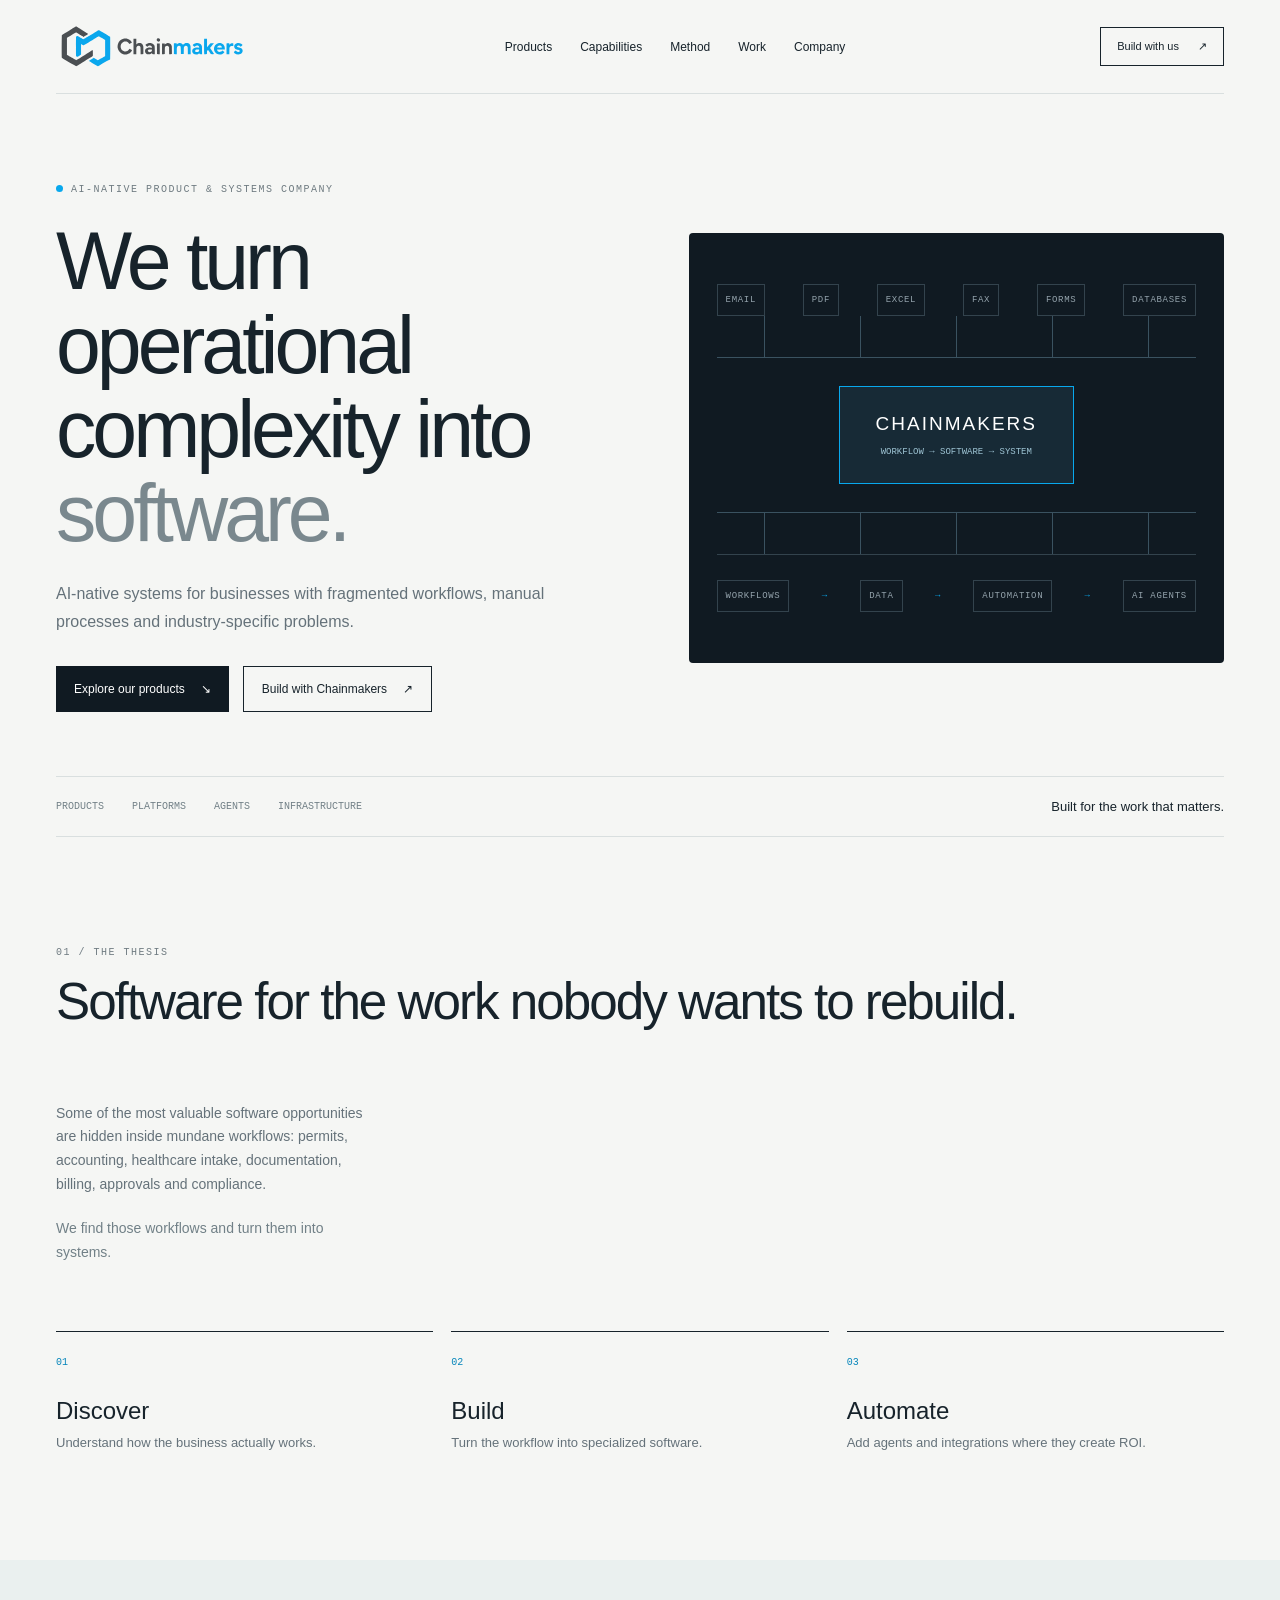
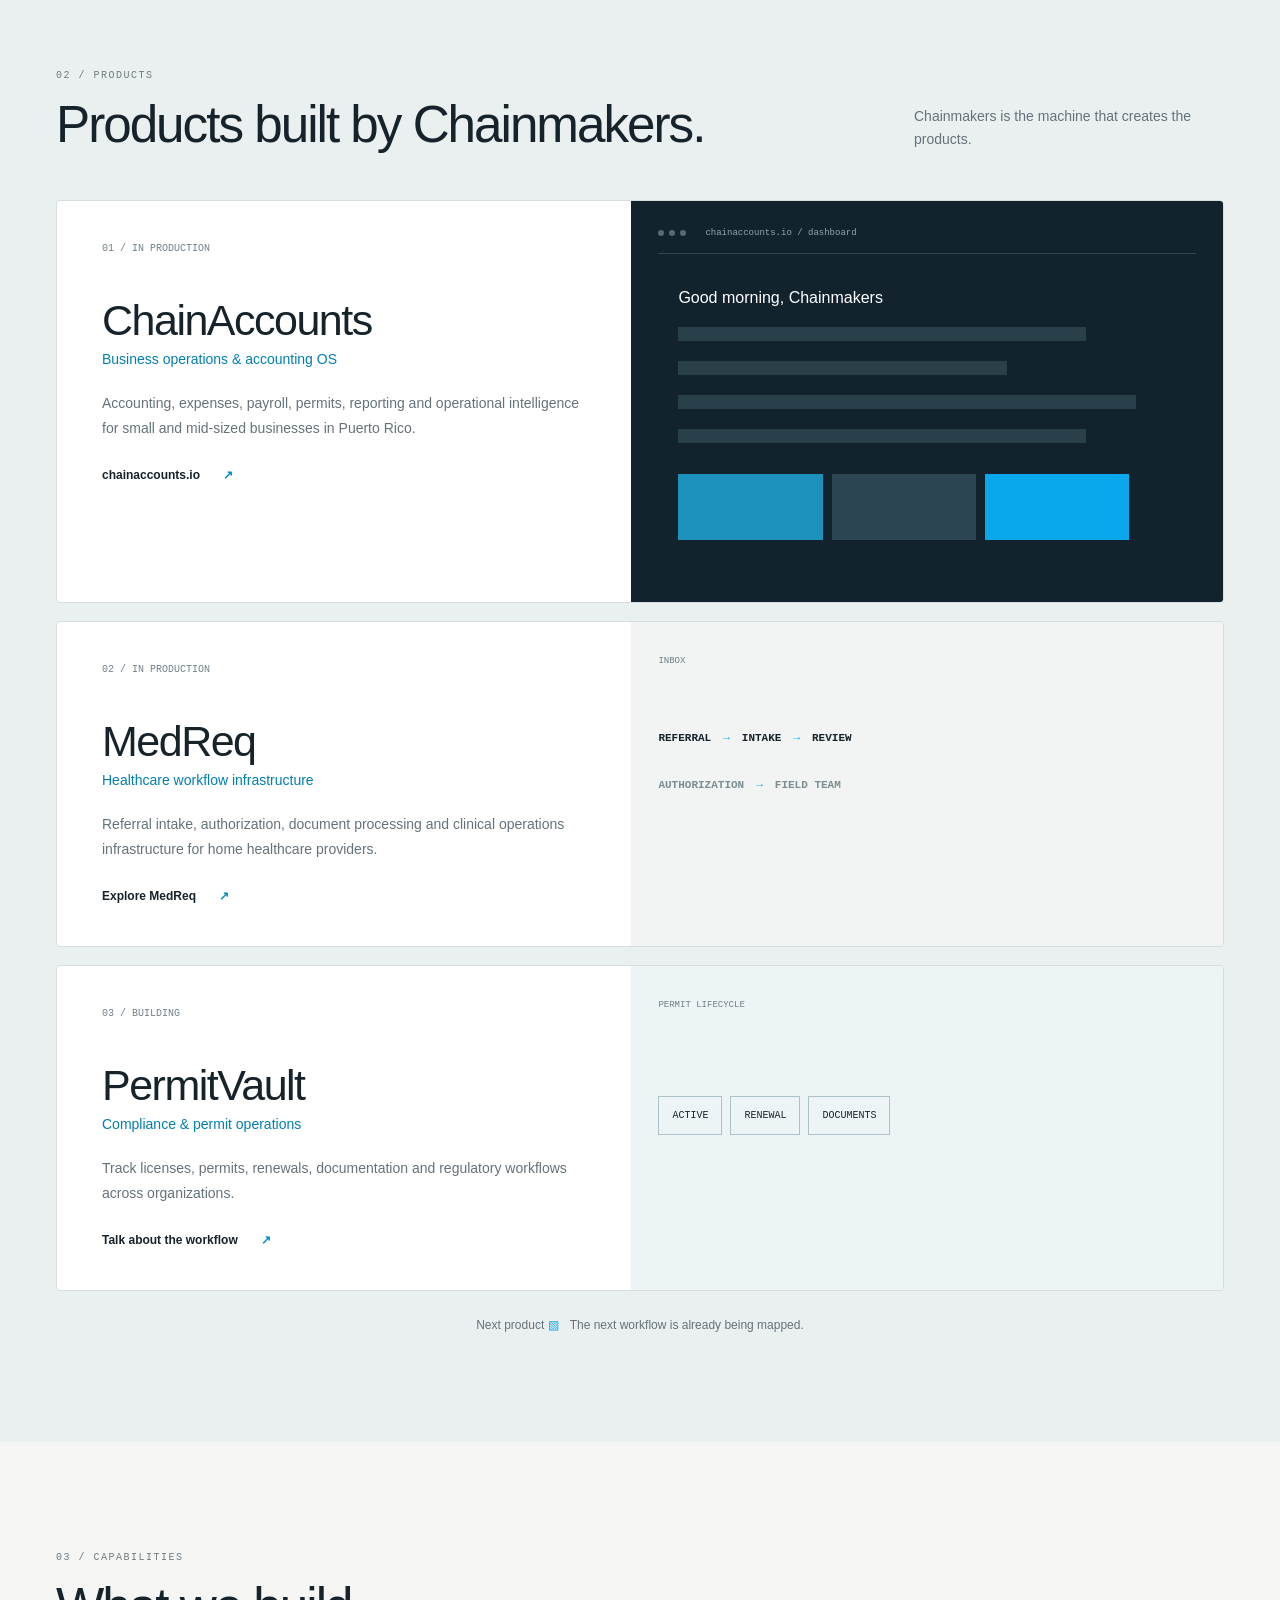
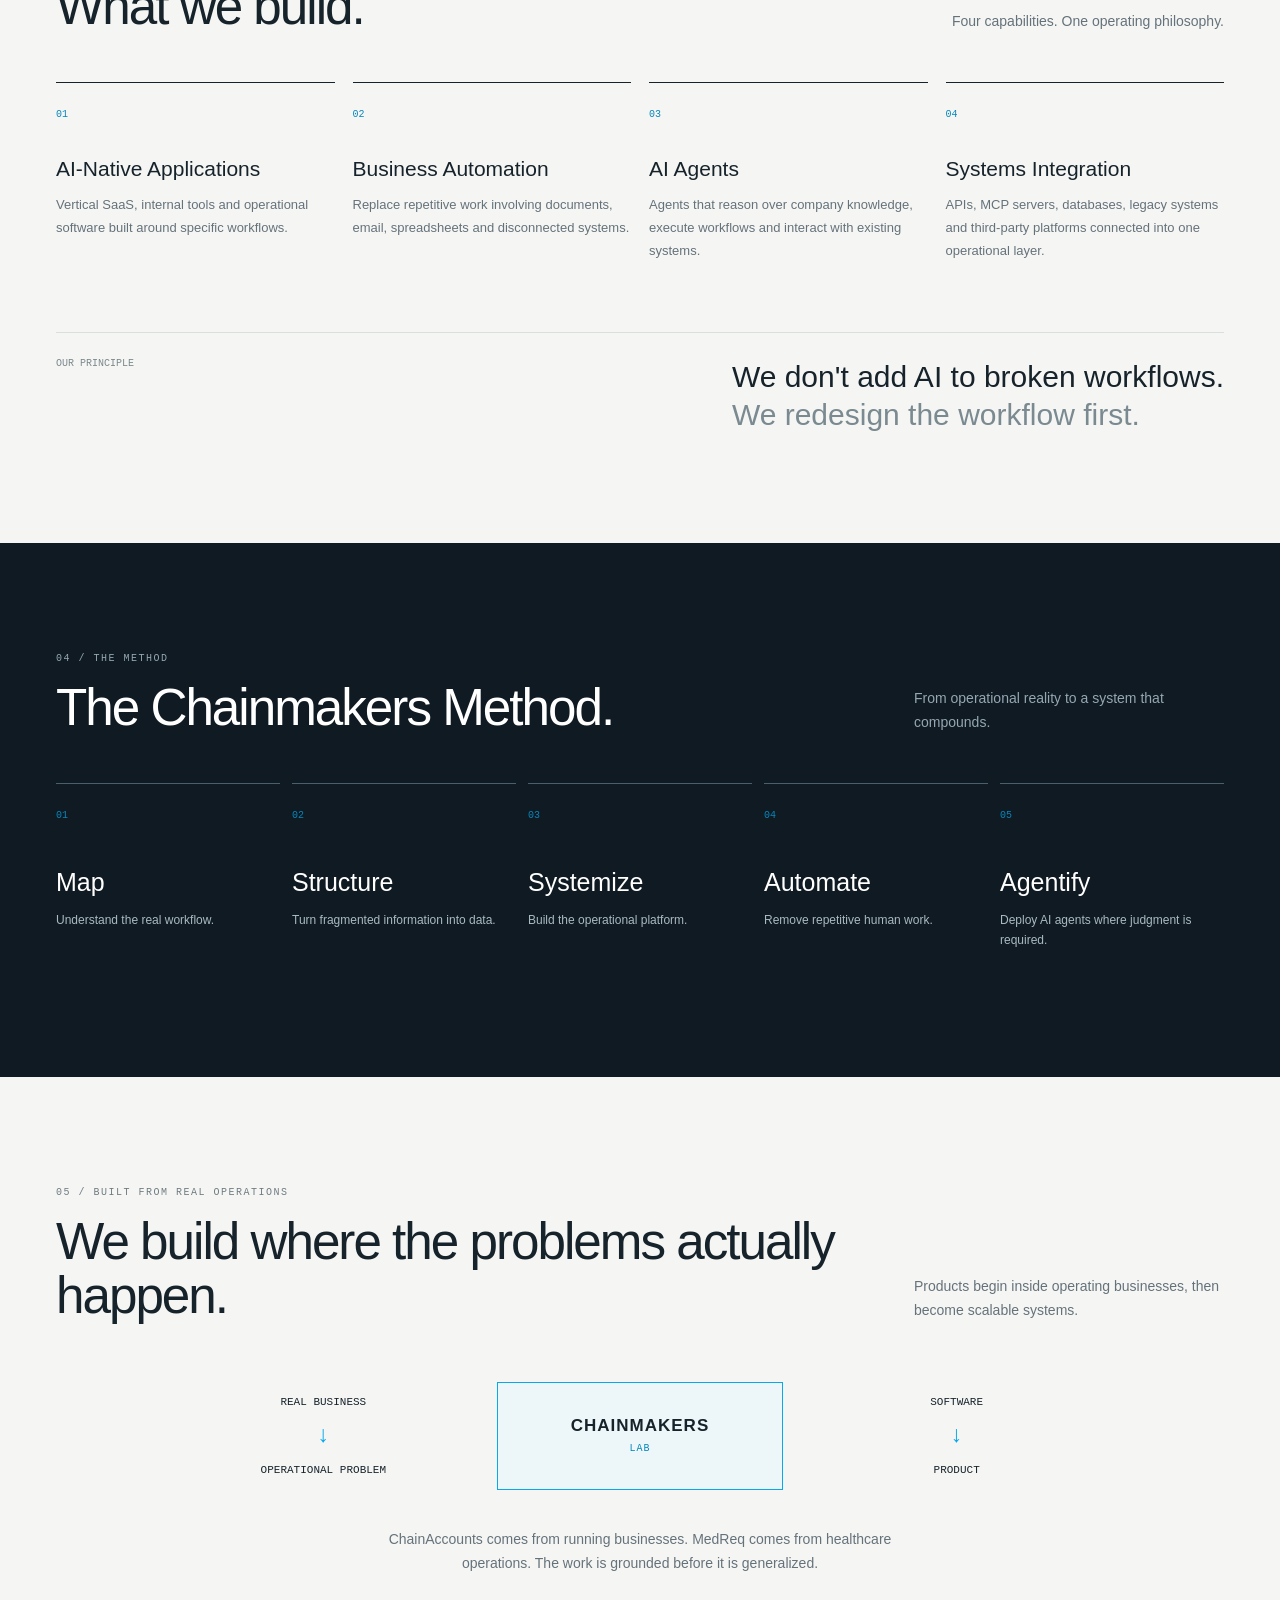
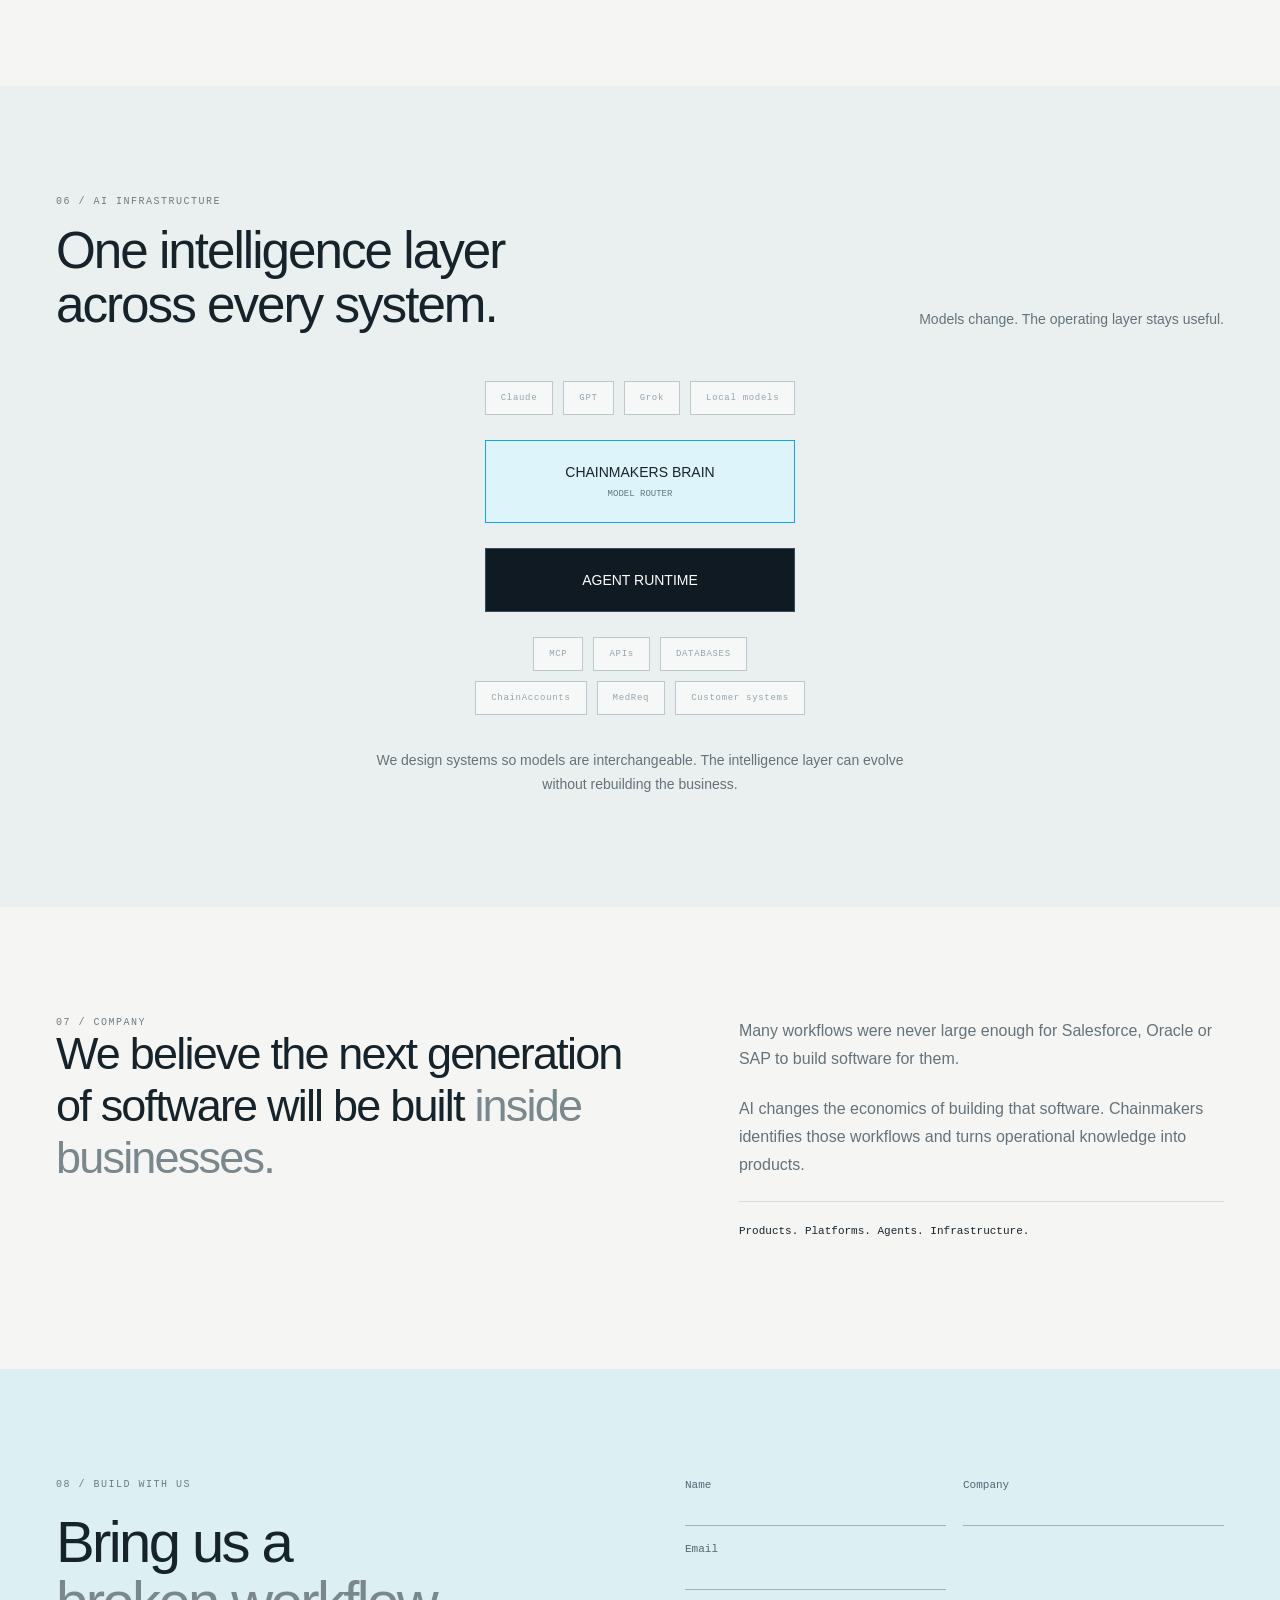
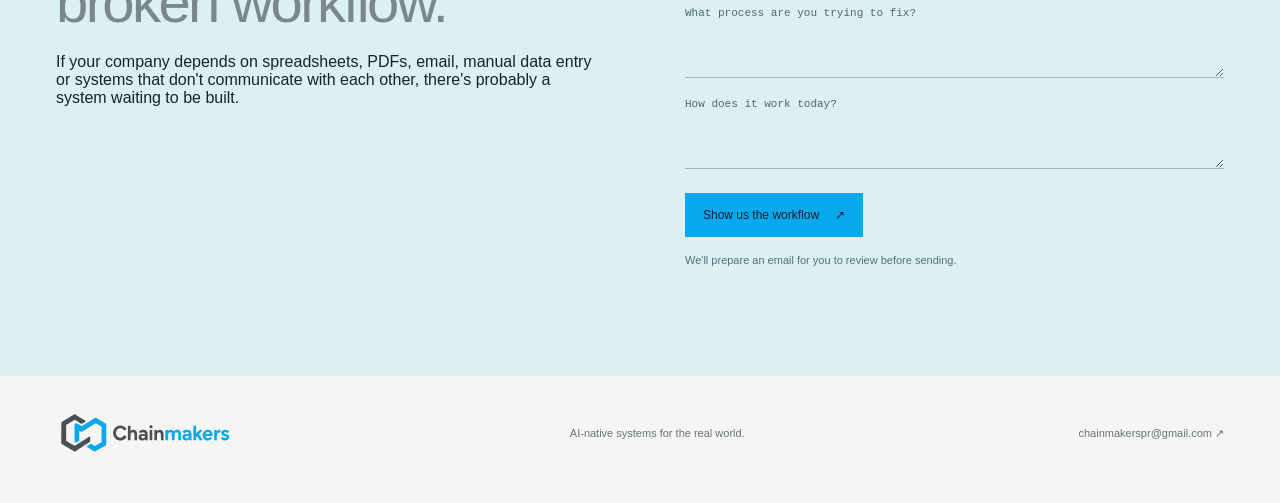
==== commit 0fe8f41a: "Reposition Chainmakers as AI-native product company" ====
--- a/index.html
+++ b/index.html
@@ -1,47 +1,26 @@
 <!doctype html>
-<html lang="es">
+<html lang="en">
 <head>
-<meta charset="utf-8"><meta name="viewport" content="width=device-width,initial-scale=1">
-<title>Chainmakers | Consultoría, software e inteligencia artificial</title>
-<meta name="description" content="Consultoría administrativa, desarrollo de software y automatización con inteligencia artificial desde Puerto Rico. Conoce ChainAccounts, MedReq y los servicios de Chainmakers.">
-<meta name="theme-color" content="#111820"><link rel="canonical" href="https://siulynot.github.io/chainmakers.ai/">
-<meta property="og:type" content="website"><meta property="og:locale" content="es_PR"><meta property="og:title" content="Chainmakers | Tu operación, mejor conectada.">
-<meta property="og:description" content="Consultoría, software e inteligencia artificial para conectar tu negocio y simplificar el trabajo diario.">
-<meta property="og:url" content="https://siulynot.github.io/chainmakers.ai/"><meta property="og:image" content="https://siulynot.github.io/chainmakers.ai/og.png">
-<meta property="og:image:width" content="1733"><meta property="og:image:height" content="907"><meta property="og:image:alt" content="Chainmakers. Tu operación, mejor conectada. Consultoría, software e inteligencia artificial.">
-<meta name="twitter:card" content="summary_large_image">
-<link rel="icon" href="favicon.ico" sizes="any"><link rel="icon" href="brand/web/favicon.svg" type="image/svg+xml"><link rel="apple-touch-icon" href="brand/web/apple-touch-icon.png"><link rel="manifest" href="site.webmanifest">
-<link rel="stylesheet" href="styles.css"><script src="app.js" defer></script>
-<script type="application/ld+json">{"@context":"https://schema.org","@type":"Organization","name":"Chainmakers LLC","url":"https://siulynot.github.io/chainmakers.ai/","logo":"https://siulynot.github.io/chainmakers.ai/brand/svg/horizontal/chainmakers-horizontal-color.svg","email":"chainmakerspr@gmail.com","description":"Consultoría administrativa, desarrollo de software y automatización con inteligencia artificial desde Puerto Rico."}</script>
+  <meta charset="utf-8"><meta name="viewport" content="width=device-width,initial-scale=1">
+  <title>Chainmakers — AI-native systems for the real world</title>
+  <meta name="description" content="Chainmakers builds AI-native software, automation and infrastructure for businesses still operating through spreadsheets, email, PDFs and disconnected systems.">
+  <meta name="theme-color" content="#f5f6f4"><link rel="canonical" href="https://siulynot.github.io/chainmakers.ai/">
+  <meta property="og:title" content="Chainmakers — Software for the real world."><meta property="og:description" content="We turn operational complexity into software."><meta property="og:type" content="website"><meta property="og:url" content="https://siulynot.github.io/chainmakers.ai/"><meta property="og:image" content="https://siulynot.github.io/chainmakers.ai/og.png"><meta name="twitter:card" content="summary_large_image">
+  <link rel="icon" href="favicon.ico" sizes="any"><link rel="icon" href="brand/web/favicon.svg" type="image/svg+xml"><link rel="stylesheet" href="styles.css"><script src="app.js" defer></script>
 </head>
 <body>
-<a class="skip" href="#contenido">Ir al contenido</a>
-<header class="site-header"><a class="home-logo" href="#" aria-label="Chainmakers, inicio"><img src="brand/svg/horizontal/chainmakers-horizontal-color.svg" width="1720" height="450" alt="Chainmakers"></a><nav aria-label="Principal"><a href="#servicios">Servicios</a><a href="#soluciones">Soluciones</a><a href="#nosotros">Nosotros</a></nav><a class="button small dark-button" href="#contacto">Hablemos <span aria-hidden="true">↗</span></a></header>
-<main id="contenido">
-<section class="hero wrap" aria-labelledby="hero-title"><div class="hero-copy"><p class="eyebrow"><span class="dot"></span> CONSULTORÍA + TECNOLOGÍA / PUERTO RICO</p><h1 id="hero-title">Tu operación,<br><span>mejor<br>conectada.</span></h1><p class="lead">Unimos consultoría administrativa, software e inteligencia artificial para ayudarte a organizar tu negocio y simplificar el trabajo diario.</p><div class="hero-actions"><a class="button primary" href="#contacto">Cuéntanos tu proyecto <span aria-hidden="true">↗</span></a><a class="text-link" href="#servicios">Conoce lo que hacemos <span aria-hidden="true">↓</span></a></div><p class="hero-note">Pensado para quienes administran, deciden y hacen que las cosas pasen.</p></div>
-<div class="connection-visual" role="img" aria-label="Chainmakers conecta documentos, personas y herramientas para organizar datos, automatizar procesos y apoyar decisiones."><p class="visual-label">TU NEGOCIO, CONECTADO</p><div class="input-nodes"><span>Documentos</span><span>Personas</span><span>Herramientas</span></div><div class="connector connector-top"></div><div class="visual-brand"><img src="brand/svg/horizontal/chainmakers-horizontal-reverse.svg" width="1720" height="450" alt=""></div><div class="connector connector-bottom"></div><div class="output-nodes"><span><i aria-hidden="true">01</i>Datos<br>en orden</span><span><i aria-hidden="true">02</i>Procesos<br>conectados</span><span><i aria-hidden="true">03</i>Decisiones<br>con contexto</span></div><div class="visual-footer"><span>PROCESOS</span><b>+</b><span>SOFTWARE</span><b>+</b><span>IA</span></div></div>
-<div class="hero-bottom"><p>La tecnología tiene sentido<br><strong>cuando hace más útil tu trabajo.</strong></p><div><span>Entender tu operación.</span><span>Conectar tus herramientas.</span><span>Construir lo que necesitas.</span></div></div></section>
-
-<section id="servicios" class="section wrap" aria-labelledby="services-title"><div class="section-heading"><div><p class="eyebrow">01 / LO QUE HACEMOS</p><h2 id="services-title">De la necesidad del negocio<br>a una solución que funciona.</h2></div><p>Empezamos por cómo trabajas.<br>La tecnología viene con un propósito.</p></div>
-<div class="services-grid">
-<article class="service"><div class="service-top"><span>01</span><span aria-hidden="true">↗</span></div><h3>Consultoría<br>administrativa</h3><p>Entendemos tu operación, identificamos tareas que se repiten y organizamos los procesos que necesitan más claridad.</p><ul><li>Diagnóstico y mapeo de procesos</li><li>Requisitos, prioridades y plan de trabajo</li><li>Flujos, controles y documentación</li></ul><a href="#contacto" data-interest="Consultoría administrativa">Ordenemos tu operación <span aria-hidden="true">→</span></a></article>
-<article class="service"><div class="service-top"><span>02</span><span aria-hidden="true">↗</span></div><h3>Desarrollo<br>de software</h3><p>Convertimos procesos en aplicaciones y plataformas que reúnen la información y las tareas de tu negocio.</p><ul><li>Aplicaciones y portales web</li><li>Herramientas de gestión y reportes</li><li>Prototipos y desarrollo por etapas</li></ul><a href="#contacto" data-interest="Desarrollo de software">Demos forma a tu idea <span aria-hidden="true">→</span></a></article>
-<article class="service"><div class="service-top"><span>03</span><span aria-hidden="true">↗</span></div><h3>Automatización<br>con IA</h3><p>Aplicamos inteligencia artificial al trabajo documental y repetitivo, con revisión humana donde importa el criterio.</p><ul><li>Extracción y organización de documentos</li><li>Preparación de información para revisión</li><li>Conocimiento útil dentro del flujo de trabajo</li></ul><a href="#contacto" data-interest="Automatización con IA">Encontremos qué automatizar <span aria-hidden="true">→</span></a></article>
-<article class="service"><div class="service-top"><span>04</span><span aria-hidden="true">↗</span></div><h3>Integración<br>de sistemas</h3><p>Conectamos herramientas para que la información avance entre procesos y equipos, sin depender de copiarla a mano.</p><ul><li>Conexiones entre plataformas y proveedores</li><li>Flujos de correo, documentos y datos</li><li>Evaluación técnica de herramientas</li></ul><a href="#contacto" data-interest="Integración de sistemas">Conectemos tus herramientas <span aria-hidden="true">→</span></a></article>
-</div></section>
-
-<section id="soluciones" class="solutions-section" aria-labelledby="solutions-title"><div class="wrap section"><div class="section-heading"><div><p class="eyebrow">02 / SOFTWARE CON PROPÓSITO</p><h2 id="solutions-title">Construido para<br>operaciones reales.</h2></div><p>Productos de Chainmakers que ya apoyan<br>el trabajo diario de negocios y profesionales.</p></div>
-<article class="product-card accounts"><div class="product-copy"><span class="product-status"><span class="dot"></span> EN OPERACIÓN</span><p class="product-name">ChainAccounts</p><h3>La contabilidad también<br>debe hablar tu idioma.</h3><p>Una plataforma en español para el dueño-operador de una pequeña empresa en Puerto Rico. Reúne la contabilidad y las tareas administrativas que acompañan el día a día.</p><div class="tags"><span>Contabilidad</span><span>Nómina</span><span>Conciliación</span><span>Facturas</span></div><a class="text-link" href="https://chainaccounts.io" target="_blank" rel="noopener">Conoce ChainAccounts <span aria-hidden="true">↗</span></a></div><div class="product-overview"><p class="overview-label">UNA VISIÓN MÁS CLARA DE TU NEGOCIO</p><div class="overview-row"><span class="overview-number">01</span><div><strong>Tu día a día</strong><p>Cuentas, movimientos, facturas y conciliación.</p></div></div><div class="overview-row"><span class="overview-number">02</span><div><strong>Tu equipo</strong><p>Empleados, nómina y pagos.</p></div></div><div class="overview-row"><span class="overview-number">03</span><div><strong>Lo que sigue</strong><p>Obligaciones, permisos y reportes para dar seguimiento.</p></div></div><div class="overview-bottom">DISEÑADO PARA NEGOCIOS DE PUERTO RICO</div></div></article>
-<article class="product-card medreq"><div class="product-copy"><span class="product-status"><span class="dot"></span> EN OPERACIÓN</span><p class="product-name">MedReq</p><h3>Más conexión entre<br>la oficina y el campo.</h3><p>Una plataforma operacional para agencias de salud en el hogar. Conecta procesos administrativos, documentación y coordinación para apoyar a quienes trabajan con pacientes.</p><div class="tags"><span>Intake</span><span>Autorizaciones</span><span>Suplidos</span><span>Calendario</span></div><a class="text-link" href="#contacto" data-interest="MedReq">Conversemos sobre tu agencia <span aria-hidden="true">↗</span></a></div><div class="product-overview"><p class="overview-label">CONTINUIDAD EN CADA PASO</p><div class="overview-row"><span class="overview-number">01</span><div><strong>Recibir y organizar</strong><p>Documentos, referidos y bandejas de trabajo.</p></div></div><div class="overview-row"><span class="overview-number">02</span><div><strong>Coordinar la operación</strong><p>Autorizaciones, calendario, suplidos y millaje.</p></div></div><div class="overview-row"><span class="overview-number">03</span><div><strong>Apoyar al profesional</strong><p>Información preparada para revisión y decisión humana.</p></div></div><div class="overview-bottom">TECNOLOGÍA AL SERVICIO DEL EQUIPO</div></div></article>
-</div></section>
-
-<section id="metodo" class="section wrap" aria-labelledby="method-title"><div class="section-heading"><div><p class="eyebrow">03 / CÓMO TRABAJAMOS</p><h2 id="method-title">Primero entendemos.<br>Después construimos.</h2></div><p>Un alcance claro y pasos concretos<br>para avanzar contigo.</p></div><ol class="steps"><li><span>01</span><h3>Escuchamos</h3><p>Conocemos tu negocio, las herramientas que usas y lo que hoy te está quitando tiempo.</p></li><li><span>02</span><h3>Definimos</h3><p>Traducimos la necesidad en procesos, requisitos y prioridades. Acordamos el alcance antes de desarrollar.</p></li><li><span>03</span><h3>Construimos</h3><p>Diseñamos y desarrollamos por etapas para validar el funcionamiento con quienes van a usarlo.</p></li><li><span>04</span><h3>Mejoramos</h3><p>La experiencia de uso ayuda a identificar ajustes y definir el siguiente paso de la solución.</p></li></ol></section>
-
-<section class="innovation-section"><div class="wrap section"><div class="section-heading"><div><p class="eyebrow">04 / LO QUE ESTAMOS EXPLORANDO</p><h2>Nuevos sectores.<br>La misma forma de pensar.</h2></div><p>Iniciativas en definición, impulsadas<br>por necesidades concretas de cada industria.</p></div><div class="innovation-grid"><article><span class="stage">EN FASE DE DISEÑO</span><h3>Chainmakers AEC</h3><p>Una propuesta de IA para firmas de arquitectura: organizar el conocimiento del proyecto, preparar documentación y apoyar opiniones de costo dentro de las herramientas del profesional.</p><span class="industry">ARQUITECTURA E INGENIERÍA</span></article><article><span class="stage">EN FASE DE PROPUESTA</span><h3>ChainFinance</h3><p>Infraestructura tecnológica para solicitudes de financiamiento en punto de venta: documentos, flujos e integración con instituciones financieras, que conservan las decisiones de crédito.</p><span class="industry">TECNOLOGÍA FINANCIERA</span></article></div></div></section>
-
-<section id="nosotros" class="about-section wrap section" aria-labelledby="about-title"><div><p class="eyebrow">05 / CHAINMAKERS</p><h2 id="about-title">Entendemos la tecnología.<br>Y lo que exige<br><span>llevar un negocio.</span></h2></div><div class="about-copy"><p>Chainmakers LLC es una empresa de consultoría administrativa y desarrollo de soluciones tecnológicas en Puerto Rico.</p><p>Nuestro trabajo parte de la experiencia de administrar negocios: procesos que necesitan orden, información repartida entre herramientas y tareas que podrían hacerse de una forma más sencilla.</p><p>Por eso conectamos la visión del negocio con el diseño del software. La meta es que la herramienta tenga sentido para la persona que la usa.</p><div class="about-signature"><img src="brand/svg/symbol/chainmakers-symbol-color.svg" width="512" height="512" alt=""><div><strong>Desde Puerto Rico.</strong><span>Con los pies en la operación.</span></div></div></div></section>
-
-<section id="contacto" class="contact-section" aria-labelledby="contact-title"><div class="wrap contact-grid"><div class="contact-copy"><p class="eyebrow">EMPECEMOS POR UNA CONVERSACIÓN</p><h2 id="contact-title">¿Qué te gustaría<br>hacer más simple?</h2><p>Cuéntanos cómo trabaja tu negocio, qué quieres mejorar o qué idea tienes en mente. A partir de ahí, definimos el próximo paso.</p><a class="email-link" href="mailto:chainmakerspr@gmail.com">chainmakerspr@gmail.com <span aria-hidden="true">↗</span></a><p class="contact-location">Chainmakers LLC · Puerto Rico</p></div><form id="contact-form" class="contact-form"><div class="form-row"><label for="contact-name">Tu nombre<input id="contact-name" name="name" autocomplete="name" maxlength="100" required placeholder="Nombre y apellido"></label><label for="contact-company">Empresa <span>(opcional)</span><input id="contact-company" name="company" autocomplete="organization" maxlength="100" placeholder="Nombre de tu negocio"></label></div><label for="contact-interest">¿En qué podemos ayudarte?<select id="contact-interest" name="interest"><option>Consultoría administrativa</option><option>Desarrollo de software</option><option>Automatización con IA</option><option>Integración de sistemas</option><option>ChainAccounts</option><option>MedReq</option><option>Otro proyecto</option></select></label><label for="contact-message">Cuéntanos un poco<textarea id="contact-message" name="message" rows="4" minlength="10" maxlength="1800" required placeholder="Qué necesitas resolver, cómo lo haces hoy y qué te gustaría cambiar..."></textarea></label><button id="prepare-inquiry" class="button primary" type="submit" disabled>Preparar consulta por correo <span aria-hidden="true">↗</span></button><p class="form-note" id="contact-status" role="status">Se abrirá tu aplicación de correo para que revises y envíes la consulta.</p><noscript><p>Escríbenos directamente a <a href="mailto:chainmakerspr@gmail.com">chainmakerspr@gmail.com</a>.</p></noscript></form></div></section>
+<a class="skip" href="#main">Skip to content</a>
+<header class="header wrap"><a class="wordmark" href="#" aria-label="Chainmakers home"><img src="brand/svg/horizontal/chainmakers-horizontal-color.svg" alt="Chainmakers" width="1720" height="450"></a><nav aria-label="Main navigation"><a href="#products">Products</a><a href="#capabilities">Capabilities</a><a href="#method">Method</a><a href="#work">Work</a><a href="#company">Company</a></nav><a class="nav-cta" href="#contact">Build with us <span>↗</span></a></header>
+<main id="main">
+<section class="hero wrap"><div class="hero-copy"><p class="kicker"><span class="signal"></span>AI-NATIVE PRODUCT &amp; SYSTEMS COMPANY</p><h1>We turn operational complexity into <em>software.</em></h1><p class="hero-lede">AI-native systems for businesses with fragmented workflows, manual processes and industry-specific problems.</p><div class="actions"><a class="button button-dark" href="#products">Explore our products <span>↘</span></a><a class="button button-line" href="#contact">Build with Chainmakers <span>↗</span></a></div></div><div class="hero-map" aria-label="From messy business inputs to an operational system"><div class="map-top"><span>EMAIL</span><span>PDF</span><span>EXCEL</span><span>FAX</span><span>FORMS</span><span>DATABASES</span></div><div class="map-line"><i></i><i></i><i></i><i></i><i></i></div><div class="map-core"><span>CHAINMAKERS</span><small>WORKFLOW → SOFTWARE → SYSTEM</small></div><div class="map-line reverse"><i></i><i></i><i></i><i></i><i></i></div><div class="map-bottom"><span>WORKFLOWS</span><b>→</b><span>DATA</span><b>→</b><span>AUTOMATION</span><b>→</b><span>AI AGENTS</span></div></div><div class="hero-foot"><span>PRODUCTS</span><span>PLATFORMS</span><span>AGENTS</span><span>INFRASTRUCTURE</span><strong>Built for the work that matters.</strong></div></section>
+<section class="manifesto section wrap"><div class="section-intro"><p class="kicker">01 / THE THESIS</p><h2>Software for the work nobody wants to rebuild.</h2></div><div class="manifesto-body"><p>Some of the most valuable software opportunities are hidden inside mundane workflows: permits, accounting, healthcare intake, documentation, billing, approvals and compliance.</p><p>We find those workflows and turn them into systems.</p></div><div class="three-up"><article><b>01</b><h3>Discover</h3><p>Understand how the business actually works.</p></article><article><b>02</b><h3>Build</h3><p>Turn the workflow into specialized software.</p></article><article><b>03</b><h3>Automate</h3><p>Add agents and integrations where they create ROI.</p></article></div></section>
+<section id="products" class="products section"><div class="wrap"><div class="section-intro split"><div><p class="kicker">02 / PRODUCTS</p><h2>Products built by Chainmakers.</h2></div><p>Chainmakers is the machine that creates the products.</p></div><div class="product-grid"><article class="product product-primary"><div class="product-copy"><p class="product-index">01 / IN PRODUCTION</p><h3>ChainAccounts</h3><p class="product-type">Business operations &amp; accounting OS</p><p>Accounting, expenses, payroll, permits, reporting and operational intelligence for small and mid-sized businesses in Puerto Rico.</p><a href="https://chainaccounts.io" target="_blank" rel="noopener">chainaccounts.io <span>↗</span></a></div><div class="product-visual accounts-visual"><div class="window-bar"><i></i><i></i><i></i><span>chainaccounts.io / dashboard</span></div><div class="dashboard-lines"><b>Good morning, Chainmakers</b><span></span><span></span><span></span><span></span><div class="dash-block"><i></i><i></i><i></i></div></div></div></article><article class="product product-secondary"><div class="product-copy"><p class="product-index">02 / IN PRODUCTION</p><h3>MedReq</h3><p class="product-type">Healthcare workflow infrastructure</p><p>Referral intake, authorization, document processing and clinical operations infrastructure for home healthcare providers.</p><a href="#contact" data-interest="MedReq">Explore MedReq <span>↗</span></a></div><div class="product-visual medreq-visual"><span>INBOX</span><div class="flow-row"><b>REFERRAL</b><i>→</i><b>INTAKE</b><i>→</i><b>REVIEW</b></div><div class="flow-row muted"><b>AUTHORIZATION</b><i>→</i><b>FIELD TEAM</b></div></div></article><article class="product product-tertiary"><div class="product-copy"><p class="product-index">03 / BUILDING</p><h3>PermitVault</h3><p class="product-type">Compliance &amp; permit operations</p><p>Track licenses, permits, renewals, documentation and regulatory workflows across organizations.</p><a href="#contact" data-interest="PermitVault">Talk about the workflow <span>↗</span></a></div><div class="product-visual permit-visual"><span>PERMIT LIFECYCLE</span><div><b>ACTIVE</b><b>RENEWAL</b><b>DOCUMENTS</b></div></div></article></div><p class="product-next">Next product <span>▧</span> The next workflow is already being mapped.</p></div></section>
+<section id="capabilities" class="section wrap capabilities"><div class="section-intro split"><div><p class="kicker">03 / CAPABILITIES</p><h2>What we build.</h2></div><p>Four capabilities. One operating philosophy.</p></div><div class="cap-grid"><article><span>01</span><h3>AI-Native Applications</h3><p>Vertical SaaS, internal tools and operational software built around specific workflows.</p></article><article><span>02</span><h3>Business Automation</h3><p>Replace repetitive work involving documents, email, spreadsheets and disconnected systems.</p></article><article><span>03</span><h3>AI Agents</h3><p>Agents that reason over company knowledge, execute workflows and interact with existing systems.</p></article><article><span>04</span><h3>Systems Integration</h3><p>APIs, MCP servers, databases, legacy systems and third-party platforms connected into one operational layer.</p></article></div><div class="principle"><span>OUR PRINCIPLE</span><strong>We don't add AI to broken workflows.<br><em>We redesign the workflow first.</em></strong></div></section>
+<section id="method" class="method section"><div class="wrap"><div class="section-intro split"><div><p class="kicker">04 / THE METHOD</p><h2>The Chainmakers Method.</h2></div><p>From operational reality to a system that compounds.</p></div><ol class="method-grid"><li><span>01</span><h3>Map</h3><p>Understand the real workflow.</p></li><li><span>02</span><h3>Structure</h3><p>Turn fragmented information into data.</p></li><li><span>03</span><h3>Systemize</h3><p>Build the operational platform.</p></li><li><span>04</span><h3>Automate</h3><p>Remove repetitive human work.</p></li><li><span>05</span><h3>Agentify</h3><p>Deploy AI agents where judgment is required.</p></li></ol></div></section>
+<section id="work" class="section wrap real-work"><div class="section-intro split"><div><p class="kicker">05 / BUILT FROM REAL OPERATIONS</p><h2>We build where the problems actually happen.</h2></div><p>Products begin inside operating businesses, then become scalable systems.</p></div><div class="real-flow"><div><span>REAL BUSINESS</span><b>↓</b><span>OPERATIONAL PROBLEM</span></div><strong>CHAINMAKERS<br><small>LAB</small></strong><div><span>SOFTWARE</span><b>↓</b><span>PRODUCT</span></div></div><p class="real-caption">ChainAccounts comes from running businesses. MedReq comes from healthcare operations. The work is grounded before it is generalized.</p></section>
+<section class="ai-layer section"><div class="wrap"><div class="section-intro split"><div><p class="kicker">06 / AI INFRASTRUCTURE</p><h2>One intelligence layer<br>across every system.</h2></div><p>Models change. The operating layer stays useful.</p></div><div class="brain-diagram"><div class="models"><span>Claude</span><span>GPT</span><span>Grok</span><span>Local models</span></div><div class="diagram-node">CHAINMAKERS BRAIN<small>MODEL ROUTER</small></div><div class="diagram-node dark-node">AGENT RUNTIME</div><div class="systems"><span>MCP</span><span>APIs</span><span>DATABASES</span></div><div class="system-products"><span>ChainAccounts</span><span>MedReq</span><span>Customer systems</span></div></div><p class="layer-note">We design systems so models are interchangeable. The intelligence layer can evolve without rebuilding the business.</p></div></section>
+<section id="company" class="section wrap company"><div class="company-grid"><div><p class="kicker">07 / COMPANY</p><h2>We believe the next generation of software will be built <em>inside businesses.</em></h2></div><div><p>Many workflows were never large enough for Salesforce, Oracle or SAP to build software for them.</p><p>AI changes the economics of building that software. Chainmakers identifies those workflows and turns operational knowledge into products.</p><p class="company-line">Products. Platforms. Agents. Infrastructure.</p></div></div></section>
+<section id="contact" class="contact section"><div class="wrap contact-grid"><div><p class="kicker">08 / BUILD WITH US</p><h2>Bring us a<br><em>broken workflow.</em></h2><p>If your company depends on spreadsheets, PDFs, email, manual data entry or systems that don't communicate with each other, there's probably a system waiting to be built.</p></div><form id="workflow-form"><label>Name<input name="name" required maxlength="100" autocomplete="name"></label><label>Company<input name="company" required maxlength="120" autocomplete="organization"></label><label>Email<input name="email" type="email" required maxlength="180" autocomplete="email"></label><label>What process are you trying to fix?<textarea name="process" required minlength="12" maxlength="1800" rows="3"></textarea></label><label>How does it work today?<textarea name="today" required minlength="12" maxlength="1800" rows="3"></textarea></label><button class="button button-blue" type="submit">Show us the workflow <span>↗</span></button><p id="form-status" role="status">We'll prepare an email for you to review before sending.</p></form></div></section>
 </main>
-<footer class="wrap"><a href="#" aria-label="Chainmakers, inicio"><img src="brand/svg/horizontal/chainmakers-horizontal-color.svg" width="1720" height="450" alt="Chainmakers"></a><p>Consultoría. Software. Conexión.</p><span>© 2026 Chainmakers LLC</span></footer>
+<footer class="footer wrap"><a class="wordmark" href="#"><img src="brand/svg/horizontal/chainmakers-horizontal-color.svg" alt="Chainmakers" width="1720" height="450"></a><span>AI-native systems for the real world.</span><a href="mailto:chainmakerspr@gmail.com">chainmakerspr@gmail.com ↗</a></footer>
 </body></html>
--- a/styles.css
+++ b/styles.css
@@ -1,5 +1,4 @@
-@charset "UTF-8";
-:root{font-family:Arial,Helvetica,sans-serif;color:#202a33;background:#f8f9f8;font-synthesis:none;--cyan:#0aa7ed;--dark:#111820;--muted:#626f79;--line:#dce3e5;scroll-behavior:smooth;scroll-padding-top:24px}*{box-sizing:border-box}body{margin:0}h1,h2,h3,p{margin:0}a{color:inherit;text-decoration:none}img{display:block;max-width:100%;height:auto}button,input,textarea,select{font:inherit}button,a,input,select,textarea{touch-action:manipulation}button{cursor:pointer}a:focus-visible,button:focus-visible,input:focus-visible,textarea:focus-visible,select:focus-visible{outline:3px solid #007aaf;outline-offset:5px}.skip{position:absolute;top:-100px;background:white;padding:15px;z-index:100}.skip:focus{top:10px;left:10px}.wrap{max-width:1320px;width:calc(100% - 112px);margin-inline:auto}.section{padding-block:95px}.eyebrow{font:10px/1.6 ui-monospace,SFMono-Regular,Consolas,monospace;font-weight:600;letter-spacing:1.5px}.dot{width:6px;height:6px;border-radius:50%;background:var(--cyan);display:inline-block;margin-right:9px;vertical-align:middle}.site-header{max-width:1432px;margin:auto;display:flex;align-items:center;justify-content:space-between;gap:30px;padding:20px 56px;border-bottom:1px solid var(--line);min-height:97px}.home-logo{width:221px}.site-header nav{display:flex;gap:34px;font-size:13px}.site-header nav a{padding:12px 0}.site-header nav a:hover,.text-link:hover{color:#007cad}.button{display:inline-flex;align-items:center;justify-content:space-between;gap:30px;min-height:50px;padding:16px 23px;border:0;border-radius:3px;font-size:13px;font-weight:600;transition:background .18s,transform .18s}.primary{color:#062032;background:var(--cyan)}.button:disabled{opacity:.55;cursor:default}.primary:hover{background:#31bafb;transform:translateY(-1px)}.dark-button{background:var(--dark);color:white}.dark-button:hover{background:#2c3a45}.small{min-height:43px;padding:13px 19px;font-size:12px}.hero{padding-top:76px;display:grid;grid-template-columns:1.13fr 1fr;gap:57px 68px;align-items:center}.hero h1{font-size:clamp(52px,5.6vw,80px);letter-spacing:-3.8px;line-height:1.03;font-weight:500;margin-top:29px}.hero h1>span{color:#6b7881}.lead{max-width:495px;font-size:16px;line-height:1.8;color:var(--muted);margin:26px 0}.hero-actions{display:flex;align-items:center;gap:26px;flex-wrap:wrap}.text-link{display:inline-flex;align-items:center;gap:22px;font-size:12px;font-weight:600}.hero-note{margin-top:24px;font-size:10px;color:var(--muted);line-height:1.6}.connection-visual{border-radius:5px;background:var(--dark);color:white;padding:34px 28px 23px;min-height:457px;position:relative;overflow:hidden;background-image:radial-gradient(ellipse at 50% 45%,#0aa7ed0b,transparent 75%)}.visual-label{font:9px ui-monospace,SFMono-Regular,monospace;letter-spacing:1.4px;color:#9cabb6;margin-bottom:38px}.input-nodes{display:grid;grid-template-columns:repeat(3,1fr);gap:11px;text-align:center;font-size:10px;color:#b9c5cd}.input-nodes span{border:1px solid #34404a;border-radius:4px;padding:14px 5px;background:#17212a}.connector{width:68%;height:32px;position:relative;margin:auto;border-left:1px solid #3d535f;border-right:1px solid #3d535f}.connector:after{content:"";position:absolute;left:50%;height:100%;border-left:1px solid #3d535f}.connector-top{border-bottom:1px solid #3d535f;border-radius:0 0 7px 7px}.connector-bottom{border-top:1px solid #3d535f;border-radius:7px 7px 0 0}.visual-brand{padding:20px 24px;border:1px solid #0aa7ed55;margin:20px auto;background:#162630;border-radius:5px;max-width:320px;position:relative}.visual-brand:before,.visual-brand:after{content:"";height:20px;width:1px;background:#40758d;position:absolute;left:50%}.visual-brand:before{top:-21px}.visual-brand:after{bottom:-21px}.output-nodes{display:grid;grid-template-columns:repeat(3,1fr);gap:12px;text-align:center}.output-nodes span{padding:16px 5px;border:1px solid #3a4c57;border-radius:4px;background:#15212a;font-size:12px;line-height:1.5}.output-nodes i{display:block;font:9px ui-monospace,SFMono-Regular,monospace;color:var(--cyan);margin-bottom:8px;font-style:normal}.visual-footer{display:flex;align-items:center;justify-content:center;gap:21px;border-top:1px solid #2b3943;padding-top:24px;margin-top:28px;color:#99aab7;font:8px ui-monospace,SFMono-Regular,monospace;letter-spacing:1px}.visual-footer b{color:var(--cyan);font-weight:400}.hero-bottom{grid-column:1/-1;border-top:1px solid var(--line);border-bottom:1px solid var(--line);padding:25px 0;display:flex;align-items:center;justify-content:space-between;gap:25px;font-size:11px;color:var(--muted);line-height:1.7}.hero-bottom strong{font-weight:500;color:#283b49}.hero-bottom>div{display:flex;gap:34px}.hero-bottom>div span:before{content:"";display:inline-block;width:4px;height:4px;background:var(--cyan);margin-right:10px}.section-heading{display:flex;align-items:flex-end;justify-content:space-between;gap:35px;margin-bottom:40px}.section-heading h2,.about-section h2{font-size:clamp(32px,3.1vw,45px);font-weight:500;line-height:1.14;letter-spacing:-1.6px;margin-top:17px}.section-heading>p{color:var(--muted);font-size:13px;line-height:1.8}.services-grid{display:grid;grid-template-columns:repeat(4,minmax(0,1fr));gap:18px}.service{background:white;border:1px solid var(--line);border-radius:4px;padding:25px 21px;display:flex;flex-direction:column;align-items:flex-start;min-width:0}.service-top{display:flex;width:100%;align-items:center;justify-content:space-between;color:#7b8790;font:10px ui-monospace,SFMono-Regular,monospace}.service-top>span:last-child{color:#1486b5;font-size:17px}.service h3{font-size:24px;line-height:1.16;letter-spacing:-.7px;font-weight:500;margin:34px 0 18px}.service>p{font-size:13px;line-height:1.8;color:var(--muted)}.service ul{padding:0;list-style:none;margin:23px 0 27px;font-size:11px;line-height:1.7;color:#43545f}.service li{padding:8px 0 8px 11px;position:relative;border-top:1px solid #e9edef}.service li:before{content:"";width:3px;height:3px;background:var(--cyan);position:absolute;left:0;top:15px}.service>a{font-size:10px;font-weight:600;margin-top:auto;display:flex;align-items:center;gap:12px;line-height:1.6}.service>a:hover{color:#007cad}.solutions-section{background:#edf1f2;border-top:1px solid var(--line);border-bottom:1px solid var(--line)}.product-card{display:grid;grid-template-columns:1.08fr 1fr;border:1px solid #dce3e6;background:#fff;border-radius:5px;overflow:hidden;margin-top:25px;gap:25px}.product-copy{padding:39px 43px}.product-status{font:9px ui-monospace,SFMono-Regular,monospace;letter-spacing:1px;color:#657a86;display:block}.product-name{font-size:18px;letter-spacing:-.5px;margin-top:30px;color:#007da8;font-weight:600}.product-copy h3{font-size:30px;line-height:1.18;font-weight:500;letter-spacing:-1px;margin-top:13px}.product-copy>p:not(.product-name){color:var(--muted);font-size:13px;line-height:1.85;margin-top:20px;max-width:470px}.tags{display:flex;flex-wrap:wrap;gap:7px;margin:22px 0 25px}.tags span{font-size:9px;padding:7px 10px;border:1px solid #dce4e7;border-radius:3px;color:#527081}.product-overview{margin:25px 25px 25px 0;background:#f1f5f6;padding:28px 27px;border-radius:4px;display:flex;flex-direction:column;justify-content:center}.overview-label,.overview-bottom{font:9px/1.6 ui-monospace,SFMono-Regular,monospace;letter-spacing:1px;color:#627b89}.overview-label{margin-bottom:16px}.overview-row{display:flex;gap:18px;padding:22px 0;border-bottom:1px solid #d6e0e5}.overview-number{font:10px ui-monospace,SFMono-Regular,monospace;color:#0b85b6;padding-top:3px}.overview-row strong{font-size:14px;font-weight:500}.overview-row p{font-size:11px;color:#667b86;line-height:1.75;margin-top:9px}.overview-bottom{font-size:8px;margin-top:24px}.medreq .product-overview{background:#13232e;color:white}.medreq .overview-row{border-color:#32414c}.medreq .overview-row p,.medreq .overview-label,.medreq .overview-bottom{color:#a6b8c4}.medreq .overview-number{color:var(--cyan)}.steps{display:grid;grid-template-columns:repeat(4,1fr);gap:33px;padding:0;list-style:none;margin:50px 0 0}.steps li{border-top:1px solid #cbd8df;padding-top:22px}.steps li>span{font:10px ui-monospace,SFMono-Regular,monospace;color:#047ead}.steps h3{font-size:23px;font-weight:500;letter-spacing:-.5px;margin-top:24px}.steps p{font-size:12px;line-height:1.9;color:var(--muted);margin-top:16px}.innovation-section{background:#eff3f1}.innovation-grid{display:grid;grid-template-columns:1fr 1fr;gap:32px}.innovation-grid article{border-top:1px solid #cbd6d3;padding-top:27px}.stage{font:8px ui-monospace,SFMono-Regular,monospace;letter-spacing:.8px;color:#5a6f65;background:#e0e8e3;border-radius:3px;padding:7px 10px;display:inline-block}.innovation-grid h3{font-size:28px;font-weight:500;margin-top:24px;letter-spacing:-.8px}.innovation-grid p{font-size:13px;line-height:1.9;color:var(--muted);margin-top:18px;max-width:490px}.industry{font:9px ui-monospace,SFMono-Regular,monospace;color:#687f73;display:block;letter-spacing:1px;margin-top:25px}.about-section{display:grid;grid-template-columns:1.05fr 1fr;gap:60px;align-items:start}.about-section h2{font-size:39px;line-height:1.2;margin-top:23px}.about-section h2 span{color:#6c7c86}.about-copy>p{font-size:14px;line-height:1.9;color:var(--muted);margin:0 0 20px}.about-copy>p:first-child{font-size:18px;color:#283c49;line-height:1.65}.about-signature{display:flex;align-items:center;gap:18px;border-top:1px solid var(--line);padding-top:21px;margin-top:30px}.about-signature img{width:49px}.about-signature strong,.about-signature span{display:block;font-size:11px;line-height:1.8}.about-signature strong{font-weight:500}.about-signature span{color:var(--muted)}.contact-section{background:var(--dark);color:white;padding-block:86px}.contact-grid{display:grid;grid-template-columns:1fr 1fr;gap:90px}.contact-copy .eyebrow{color:#93aab9}.contact-copy h2{font-size:49px;line-height:1.12;font-weight:500;letter-spacing:-1.8px;margin-top:23px}.contact-copy>p:not(.eyebrow){color:#a5b5c1;font-size:14px;line-height:1.9;max-width:400px;margin-top:23px}.email-link{display:inline-flex;gap:21px;align-items:center;font-size:20px;border-bottom:1px solid #587486;padding:12px 0;margin-top:20px;word-break:break-word}.email-link:hover{color:var(--cyan)}.contact-copy .contact-location{font-size:11px!important}.contact-form{display:flex;flex-direction:column;gap:21px;min-width:0}.contact-form label{display:flex;flex-direction:column;gap:10px;font-size:11px;color:#d7e1e7;min-width:0}.contact-form label>span{font-size:10px;color:#a6b3bb;display:contents}.contact-form input,.contact-form select,.contact-form textarea{width:100%;min-width:0;border:1px solid #41505b;border-radius:3px;background:#19242d;color:white;padding:13px 12px;font-size:12px}.contact-form input::placeholder,.contact-form textarea::placeholder{color:#95a5b1}.contact-form textarea{resize:vertical;min-height:117px;line-height:1.7}.contact-form select{color-scheme:dark}.form-row{display:grid;grid-template-columns:1fr 1fr;gap:17px}.form-note{font-size:10px;line-height:1.8;color:#b4c2cc}.contact-form .primary{justify-content:space-between;width:100%}footer{display:flex;align-items:center;justify-content:space-between;gap:25px;padding-block:31px}footer img{width:205px}footer p,footer>span{font-size:10px;color:var(--muted)}
-@media(max-width:1100px){.wrap{width:calc(100% - 64px)}.site-header{padding-inline:32px}.hero{gap:45px 35px}.hero-actions{gap:20px}.hero-bottom>div{gap:18px;font-size:10px}.services-grid{grid-template-columns:1fr 1fr;gap:20px}.service{padding:27px}.service h3{font-size:29px;margin-top:26px}.service h3 br{display:none}.service>a{font-size:12px}.service ul{width:100%}.connection-visual{padding-inline:21px;min-height:430px}.input-nodes{font-size:9px;gap:7px}.visual-footer{gap:14px}.product-copy{padding:34px 28px}.product-copy h3{font-size:27px}.product-overview{padding:24px 22px;margin-right:20px}.contact-grid{gap:40px}.contact-copy h2{font-size:43px}.about-section{gap:40px}.about-section h2{font-size:33px}.email-link{font-size:17px}}
-@media(max-width:740px){.wrap{width:calc(100% - 40px)}.section{padding-block:59px}.site-header{padding:14px 20px;gap:16px;flex-wrap:wrap;min-height:80px}.home-logo{width:185px}.site-header .small{font-size:10px;min-height:37px;padding:11px 13px;gap:18px}.site-header nav{order:3;width:100%;justify-content:space-between;gap:20px;border-top:1px solid var(--line);padding-top:6px;font-size:12px}.hero{grid-template-columns:1fr;padding-top:44px;gap:34px}.hero h1{font-size:clamp(44px,11vw,66px);letter-spacing:-2.5px}.hero .eyebrow{font-size:8px;letter-spacing:1px}.lead{font-size:14px;margin:25px 0}.hero-actions{gap:23px}.button{font-size:12px}.hero-note{font-size:10px}.connection-visual{min-height:410px;padding:26px 22px 22px;max-width:520px;width:100%;justify-self:center}.visual-label{font-size:8px;margin-bottom:30px}.input-nodes{font-size:10px}.visual-brand{max-width:270px;padding:18px}.output-nodes span{font-size:11px}.visual-footer{padding-top:20px;margin-top:23px}.hero-bottom{display:block;padding:24px 0}.hero-bottom>div{display:flex;flex-wrap:wrap;gap:10px 20px;margin-top:18px;font-size:10px}.section-heading{display:block;margin-bottom:30px}.section-heading h2{font-size:34px;letter-spacing:-1.3px}.section-heading>p{font-size:12px;margin-top:19px}.section-heading>p br{display:none}.services-grid{grid-template-columns:1fr}.service{padding:25px}.service h3{font-size:28px;margin-top:22px}.service>p{font-size:13px}.service ul{margin:20px 0;font-size:11px}.product-card{grid-template-columns:1fr;gap:0;margin-top:23px}.product-copy{padding:29px 24px}.product-copy h3{font-size:29px}.product-copy h3 br{display:none}.product-name{margin-top:24px}.product-overview{margin:0 18px 18px;padding:27px 22px}.overview-label{font-size:8px}.overview-row{padding:19px 0}.steps{grid-template-columns:1fr 1fr;gap:30px 22px;margin-top:35px}.steps h3{font-size:22px;margin-top:17px}.steps p{font-size:12px;margin-top:12px}.innovation-grid{grid-template-columns:1fr;gap:35px}.innovation-grid p{font-size:13px}.about-section{grid-template-columns:1fr;gap:33px}.about-section h2{font-size:34px}.about-copy>p:first-child{font-size:17px}.about-copy>p{font-size:13px}.contact-section{padding-block:58px}.contact-grid{grid-template-columns:1fr;gap:37px}.contact-copy h2{font-size:43px;letter-spacing:-1.5px}.contact-copy>p:not(.eyebrow){font-size:13px}.email-link{font-size:18px;gap:16px}.form-row{grid-template-columns:1fr}.contact-form{gap:19px}.contact-form input,.contact-form select,.contact-form textarea{font-size:16px}.contact-form label{font-size:12px}footer{flex-wrap:wrap;gap:17px}footer img{width:180px}footer p{display:none}footer>span{font-size:9px}}
-@media(prefers-reduced-motion:reduce){:root{scroll-behavior:auto}*,*:before,*:after{transition:none!important;animation:none!important}}
+:root{--paper:#f5f6f4;--ink:#17232b;--muted:#65727a;--line:#d9dfdf;--cyan:#08a8ed;--dark:#101a22;font-family:Arial,Helvetica,sans-serif;color:var(--ink);background:var(--paper);scroll-behavior:smooth;scroll-padding-top:30px}*{box-sizing:border-box}body{margin:0}a{color:inherit;text-decoration:none}img{display:block;max-width:100%;height:auto}h1,h2,h3,p{margin:0}button,input,textarea{font:inherit}.wrap{width:min(1280px,calc(100% - 112px));margin-inline:auto}.skip{position:absolute;top:-100px;background:#fff;padding:12px;z-index:4}.skip:focus{top:8px;left:8px}.header{height:94px;display:flex;align-items:center;gap:30px;border-bottom:1px solid var(--line)}.wordmark{width:194px;flex:none}.header nav{display:flex;gap:28px;margin:auto;font-size:12px}.header nav a:hover,.footer a:hover{color:#0081b8}.nav-cta{border:1px solid var(--ink);padding:12px 16px;font-size:11px}.nav-cta span,.button span{margin-left:16px}.kicker{font:10px ui-monospace,SFMono-Regular,monospace;letter-spacing:1.5px;color:#6f7b81}.signal{display:inline-block;width:7px;height:7px;border-radius:50%;background:var(--cyan);margin-right:8px}.hero{padding:90px 0 0;display:grid;grid-template-columns:1.03fr .97fr;gap:64px;align-items:center}.hero h1{font-size:clamp(52px,6.3vw,84px);font-weight:500;line-height:1.04;letter-spacing:-4px;margin:25px 0}.hero h1 em,.company h2 em,.contact h2 em{font-style:normal;color:#7a888e}.hero-lede{max-width:510px;color:var(--muted);font-size:16px;line-height:1.7}.actions{display:flex;gap:14px;flex-wrap:wrap;margin-top:31px}.button{display:inline-flex;align-items:center;justify-content:space-between;padding:15px 18px;border:0;font-size:12px}.button-dark{background:var(--dark);color:#fff}.button-line{border:1px solid var(--ink)}.button-blue{background:var(--cyan);color:#072131}.button:hover{transform:translateY(-1px)}.hero-map{background:var(--dark);min-height:430px;padding:28px;border-radius:4px;color:#fff;display:flex;flex-direction:column;justify-content:center}.map-top,.map-bottom,.models,.systems,.system-products{display:flex;justify-content:space-between;gap:10px;flex-wrap:wrap;font:9px ui-monospace,SFMono-Regular,monospace;letter-spacing:.7px;color:#95a4ad}.map-top span,.map-bottom span{border:1px solid #33434d;padding:10px 8px}.map-line{height:42px;display:flex;justify-content:space-around;border-bottom:1px solid #3a5260}.map-line i{width:1px;background:#3a5260}.map-line.reverse{border-top:1px solid #3a5260;border-bottom:0}.map-core{margin:28px auto;text-align:center;border:1px solid var(--cyan);padding:26px 36px;background:#172a36}.map-core span{display:block;font-size:19px;letter-spacing:2px}.map-core small{display:block;color:#9fc5d5;font:9px ui-monospace,SFMono-Regular,monospace;margin-top:12px}.map-bottom{align-items:center;border-top:1px solid #33434d;padding-top:25px}.map-bottom b{color:var(--cyan)}.hero-foot{grid-column:1/-1;border-block:1px solid var(--line);padding:22px 0;display:flex;gap:28px;align-items:center;font:10px ui-monospace,SFMono-Regular,monospace;color:#728087}.hero-foot strong{margin-left:auto;font:13px Arial;color:var(--ink);font-weight:400}.section{padding-block:110px}.section-intro{margin-bottom:48px}.section-intro.split{display:flex;justify-content:space-between;gap:35px;align-items:flex-end}.section-intro h2{font-size:clamp(34px,4vw,56px);line-height:1.05;font-weight:500;letter-spacing:-2px;margin-top:17px}.section-intro.split>p,.manifesto-body p,.real-caption,.layer-note{font-size:14px;line-height:1.7;color:var(--muted);max-width:310px}.manifesto{display:grid;grid-template-columns:1fr 1fr;gap:25px 70px}.manifesto .section-intro{grid-column:1/-1}.manifesto-body{font-size:22px;line-height:1.45;max-width:520px}.manifesto-body p+p{margin-top:20px;color:#718087}.three-up{grid-column:1/-1;display:grid;grid-template-columns:repeat(3,1fr);gap:18px;margin-top:42px}.three-up article{border-top:1px solid var(--ink);padding-top:19px}.three-up b,.cap-grid span,.method-grid>li>span{font:10px ui-monospace,SFMono-Regular,monospace;color:#0786bb}.three-up h3{font-size:24px;font-weight:500;margin:28px 0 10px}.three-up p{font-size:13px;color:var(--muted)}.products{background:#eaf0ef}.product-grid{display:grid;gap:18px}.product{display:grid;grid-template-columns:1fr 1.03fr;background:#fff;border:1px solid #d5dddd;border-radius:4px;overflow:hidden}.product-copy{padding:42px 45px}.product-index{font:10px ui-monospace,SFMono-Regular,monospace;color:#72818a}.product h3{font-size:43px;font-weight:500;letter-spacing:-1.5px;margin:42px 0 6px}.product-type{font-size:14px;color:#007fae}.product-copy>p:not(.product-index):not(.product-type){font-size:14px;line-height:1.75;color:var(--muted);margin-top:24px}.product a{display:inline-block;margin-top:28px;font-size:12px;font-weight:600}.product a span{color:#008fbe;margin-left:20px}.product-visual{min-height:295px;padding:27px;background:#12232d;color:#fff}.window-bar{display:flex;gap:5px;align-items:center;color:#92a7b2;font:9px ui-monospace,SFMono-Regular,monospace;border-bottom:1px solid #334752;padding-bottom:15px}.window-bar i{width:6px;height:6px;border-radius:50%;background:#566b76}.window-bar span{margin-left:14px}.dashboard-lines{margin:35px 20px}.dashboard-lines b{font-weight:400}.dashboard-lines>span{height:14px;width:82%;display:block;background:#29404b;margin-top:20px}.dashboard-lines>span:nth-of-type(2){width:66%}.dashboard-lines>span:nth-of-type(3){width:92%}.dash-block{display:flex;gap:9px;margin-top:31px}.dash-block i{width:29%;height:66px;background:#1c91bc}.dash-block i:nth-child(2){background:#2b4652}.dash-block i:nth-child(3){background:#09a8ed}.product-secondary .product-visual{background:#f1f4f3;color:var(--ink)}.medreq-visual>span,.permit-visual>span{font:9px ui-monospace,SFMono-Regular,monospace;color:#6e7f85}.flow-row{display:flex;align-items:center;gap:12px;margin-top:65px;font:11px ui-monospace,SFMono-Regular,monospace}.flow-row i{color:var(--cyan);font-style:normal}.flow-row.muted{margin-top:35px;color:#7e8d91}.product-tertiary .product-visual{background:#edf4f6;color:var(--ink)}.permit-visual>div{display:flex;flex-wrap:wrap;gap:8px;margin-top:85px}.permit-visual b{font:10px ui-monospace,SFMono-Regular,monospace;padding:13px;border:1px solid #adc2c8}.product-next{text-align:center;margin-top:27px;font-size:12px;color:var(--muted)}.product-next span{color:var(--cyan);margin-right:8px}.cap-grid{display:grid;grid-template-columns:repeat(4,1fr);gap:18px}.cap-grid article{border-top:1px solid var(--ink);padding-top:20px}.cap-grid h3{font-size:21px;font-weight:500;line-height:1.2;margin:35px 0 13px}.cap-grid p{color:var(--muted);font-size:13px;line-height:1.75}.principle{border-top:1px solid var(--line);margin-top:70px;padding-top:25px;display:flex;justify-content:space-between;gap:20px}.principle span{font:10px ui-monospace,SFMono-Regular,monospace;color:#7b888c}.principle strong{font-size:30px;font-weight:400;line-height:1.25}.principle em{font-style:normal;color:#7a8a90}.method{background:var(--dark);color:#fff}.method .kicker,.method .section-intro.split>p{color:#94a7b2}.method-grid{display:grid;grid-template-columns:repeat(5,1fr);gap:12px;padding:0;list-style:none}.method-grid li{border-top:1px solid #48606b;padding-top:20px}.method-grid h3{font-size:25px;font-weight:400;margin:46px 0 13px}.method-grid p{font-size:12px;line-height:1.7;color:#a9bac2}.real-work{background:#f5f6f4}.real-flow{display:grid;grid-template-columns:1fr 1fr 1fr;align-items:center;gap:30px;max-width:920px;margin:60px auto 38px;text-align:center}.real-flow>div{display:flex;flex-direction:column;gap:15px;font:11px ui-monospace,SFMono-Regular,monospace}.real-flow b{color:var(--cyan);font-size:23px;font-weight:400}.real-flow>strong{border:1px solid var(--cyan);padding:33px 15px;background:#edf7fa;font-size:17px;letter-spacing:1px}.real-flow small{font:10px ui-monospace,SFMono-Regular,monospace;color:#0788b9}.real-caption{max-width:570px;margin:auto;text-align:center}.ai-layer{background:#eaf0ef}.brain-diagram{max-width:740px;margin:50px auto 34px;text-align:center}.models,.systems,.system-products{justify-content:center}.models span,.systems span,.system-products span{border:1px solid #bbc9cc;padding:11px 15px;background:#f5f8f7}.diagram-node{width:310px;margin:25px auto;padding:23px;border:1px solid var(--cyan);background:#ddf4fa;font-size:14px}.diagram-node small{display:block;font:9px ui-monospace,SFMono-Regular,monospace;color:#5e7881;margin-top:9px}.dark-node{background:var(--dark);color:#fff;margin-top:14px;border-color:#344e5a}.systems{margin-top:25px}.system-products{margin-top:10px}.layer-note{max-width:550px;margin:auto;text-align:center}.company-grid{display:grid;grid-template-columns:1.1fr .9fr;gap:90px}.company h2{font-size:45px;line-height:1.16;font-weight:500;letter-spacing:-1.8px}.company-grid>div:last-child p{font-size:16px;line-height:1.75;color:var(--muted);margin-bottom:22px}.company-line{border-top:1px solid var(--line);padding-top:23px;color:var(--ink)!important;font:11px ui-monospace,SFMono-Regular,monospace!important}.contact{background:#dceff3}.contact-grid{display:grid;grid-template-columns:1fr 1fr;gap:90px}.contact h2{font-size:58px;line-height:1.03;letter-spacing:-2.6px;font-weight:500;margin:22px 0}.contact-copy>p:not(.kicker){max-width:445px;font-size:15px;line-height:1.7;color:#55707a}.contact form{display:grid;grid-template-columns:1fr 1fr;gap:17px}.contact label{font:11px ui-monospace,SFMono-Regular,monospace;color:#506870}.contact label:nth-of-type(4),.contact label:nth-of-type(5),.contact button,.contact form>p{grid-column:1/-1}.contact input,.contact textarea{width:100%;background:transparent;border:0;border-bottom:1px solid #9bb5bd;padding:11px 0;color:var(--ink);outline:none}.contact textarea{resize:vertical}.contact input:focus,.contact textarea:focus{border-color:#0083af}.contact button{justify-self:start;margin-top:4px}.contact form>p{font-size:11px;color:#55717b}.footer{min-height:114px;display:flex;align-items:center;justify-content:space-between;gap:20px;font-size:11px;color:var(--muted)}.footer .wordmark{width:180px}
+@media(max-width:900px){.wrap{width:calc(100% - 64px)}.header nav{gap:15px}.hero{grid-template-columns:1fr;gap:45px}.hero-map{max-width:650px}.product{grid-template-columns:1fr}.product-visual{min-height:260px}.product-copy{padding:32px}.cap-grid{grid-template-columns:1fr 1fr}.company-grid,.contact-grid{gap:45px}.company h2{font-size:38px}.contact h2{font-size:48px}}
+@media(max-width:620px){.wrap{width:calc(100% - 40px)}.header{height:auto;min-height:75px;flex-wrap:wrap;padding:15px 0}.wordmark{width:170px}.header nav{order:3;width:100%;justify-content:space-between;border-top:1px solid var(--line);padding-top:12px;font-size:11px}.nav-cta{font-size:10px;padding:10px}.hero{padding-top:55px}.hero h1{font-size:48px;letter-spacing:-2.5px}.hero h1 em{display:block}.hero-lede{font-size:14px}.hero-map{min-height:390px;padding:20px}.map-top,.map-bottom{font-size:8px}.map-top span,.map-bottom span{padding:7px 4px}.map-core{padding:22px 10px;margin:22px auto}.map-core span{font-size:15px}.hero-foot{flex-wrap:wrap;gap:12px;font-size:8px}.hero-foot strong{width:100%;margin-left:0;margin-top:10px}.section{padding-block:75px}.section-intro.split{display:block}.section-intro.split>p{margin-top:18px}.section-intro h2{font-size:38px}.manifesto{display:block}.manifesto-body{font-size:19px;margin-top:20px}.three-up{grid-template-columns:1fr;margin-top:38px}.three-up article{padding:17px 0}.three-up h3{margin:19px 0 7px}.product h3{font-size:37px}.product-copy{padding:28px 22px}.flow-row{font-size:9px;gap:7px}.cap-grid{grid-template-columns:1fr}.principle{display:block}.principle strong{font-size:25px;display:block;margin-top:20px}.method-grid{grid-template-columns:1fr 1fr;gap:32px 18px}.method-grid h3{margin:27px 0 8px}.real-flow{grid-template-columns:1fr;gap:14px;margin-top:35px}.real-flow>strong{max-width:250px;margin:auto}.company-grid,.contact-grid{grid-template-columns:1fr}.company h2{font-size:36px}.contact h2{font-size:45px}.contact form{grid-template-columns:1fr}.contact label:nth-of-type(4),.contact label:nth-of-type(5),.contact button,.contact form>p{grid-column:auto}.contact button{width:100%}.footer{padding-block:25px;flex-wrap:wrap}.footer .wordmark{width:160px}.footer span{width:100%;order:3}}
+@media(prefers-reduced-motion:reduce){:root{scroll-behavior:auto}}
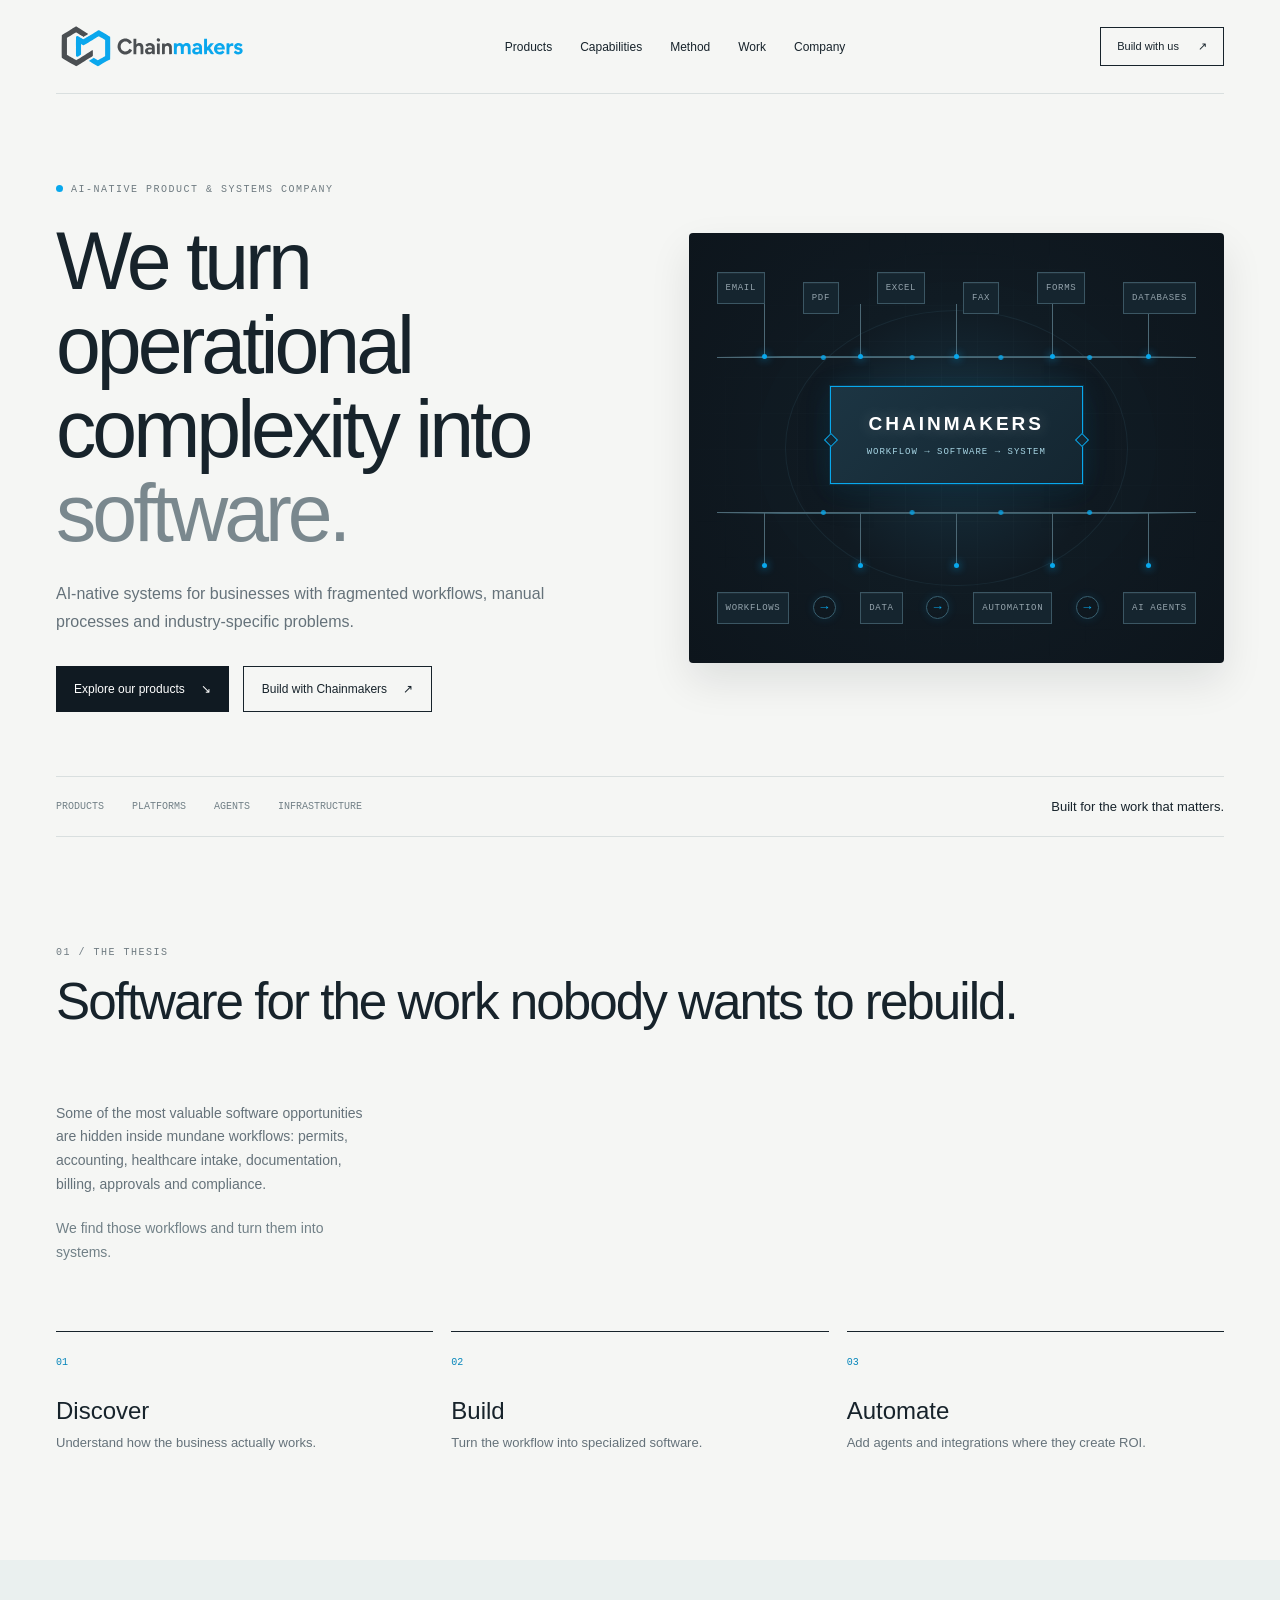
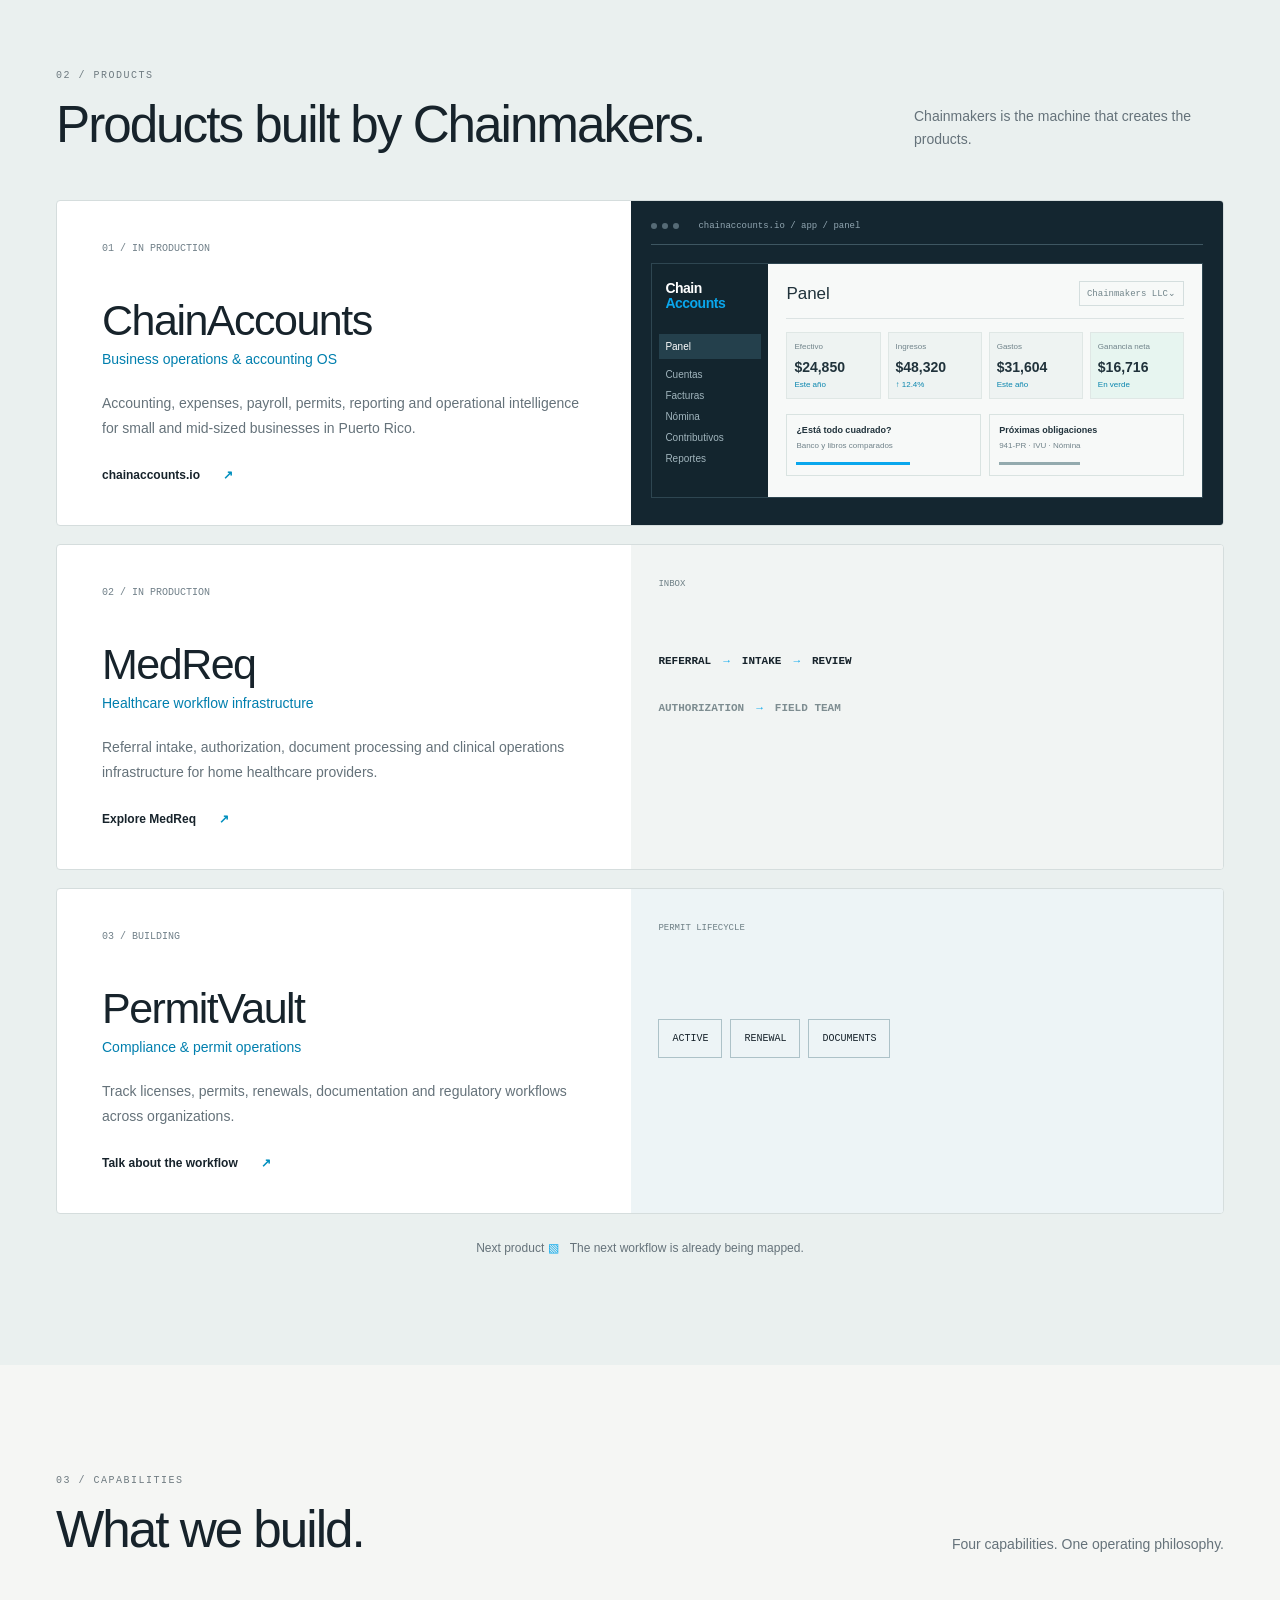
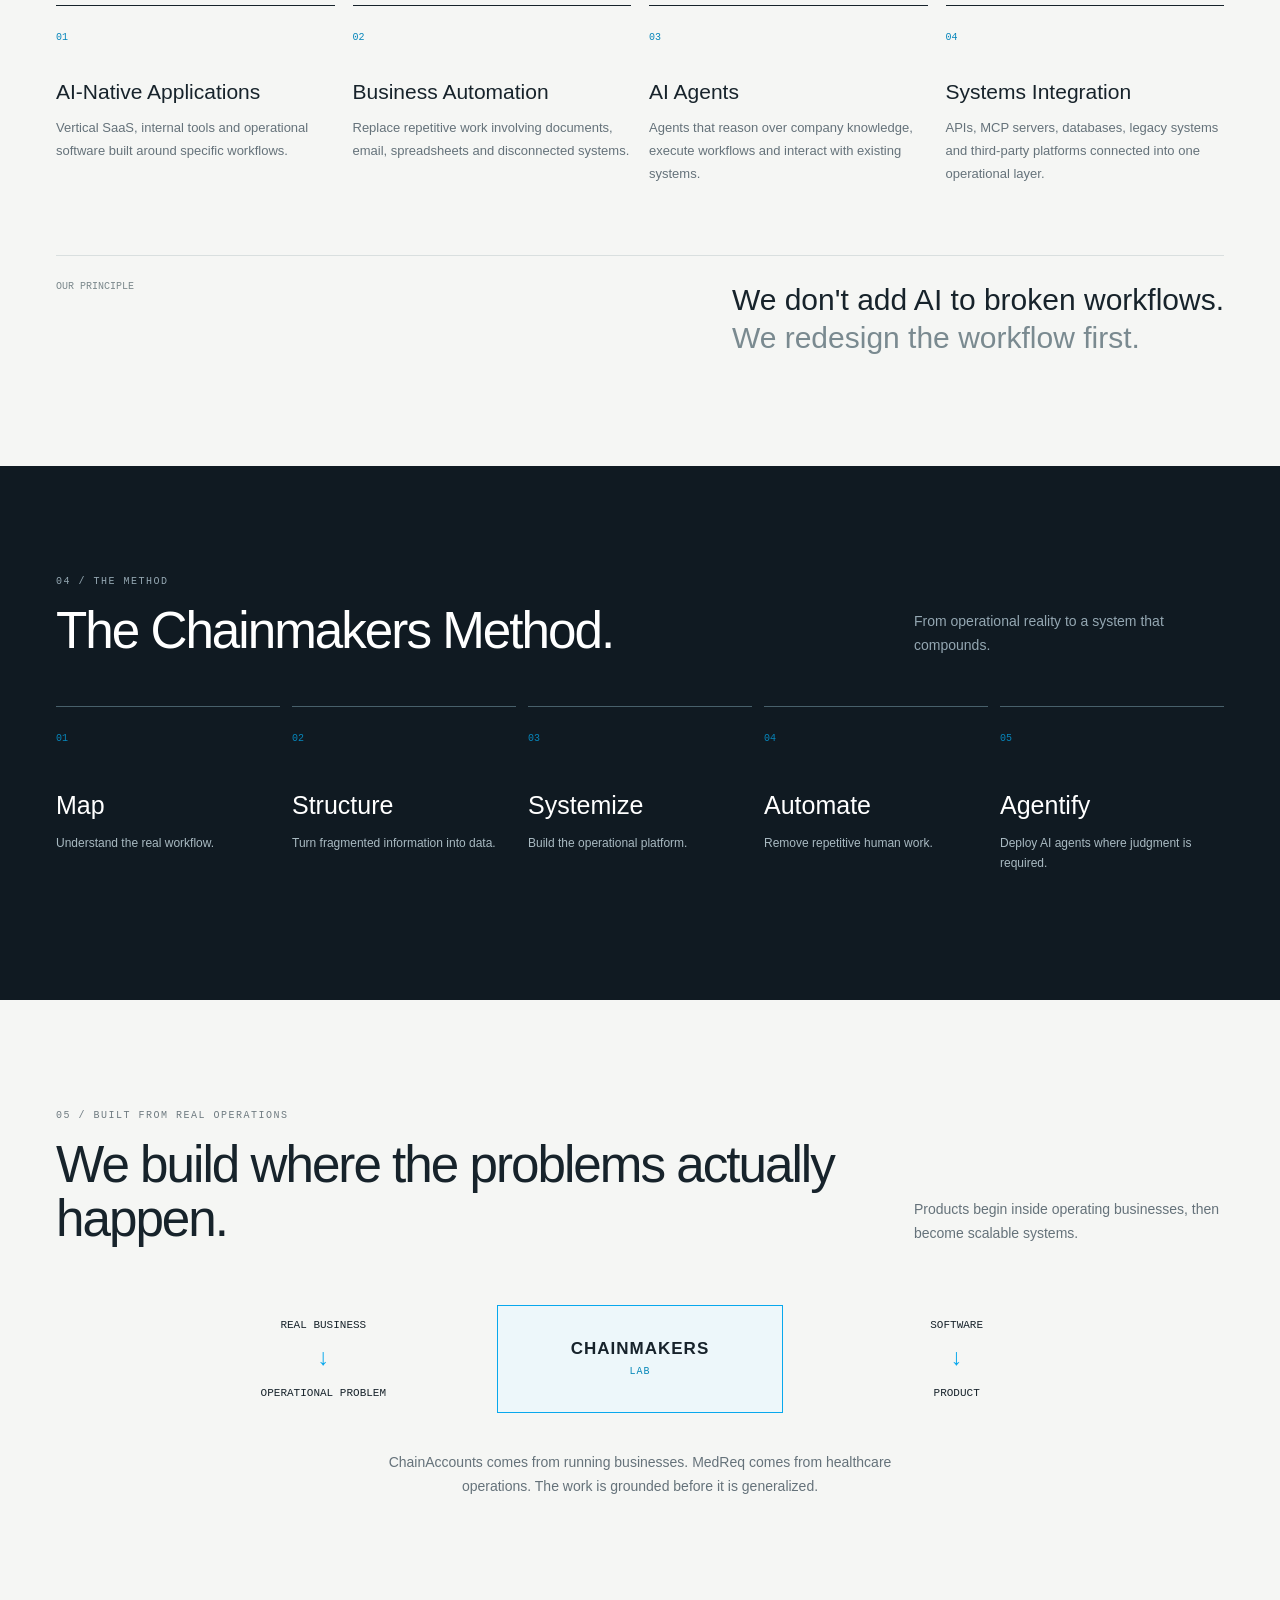
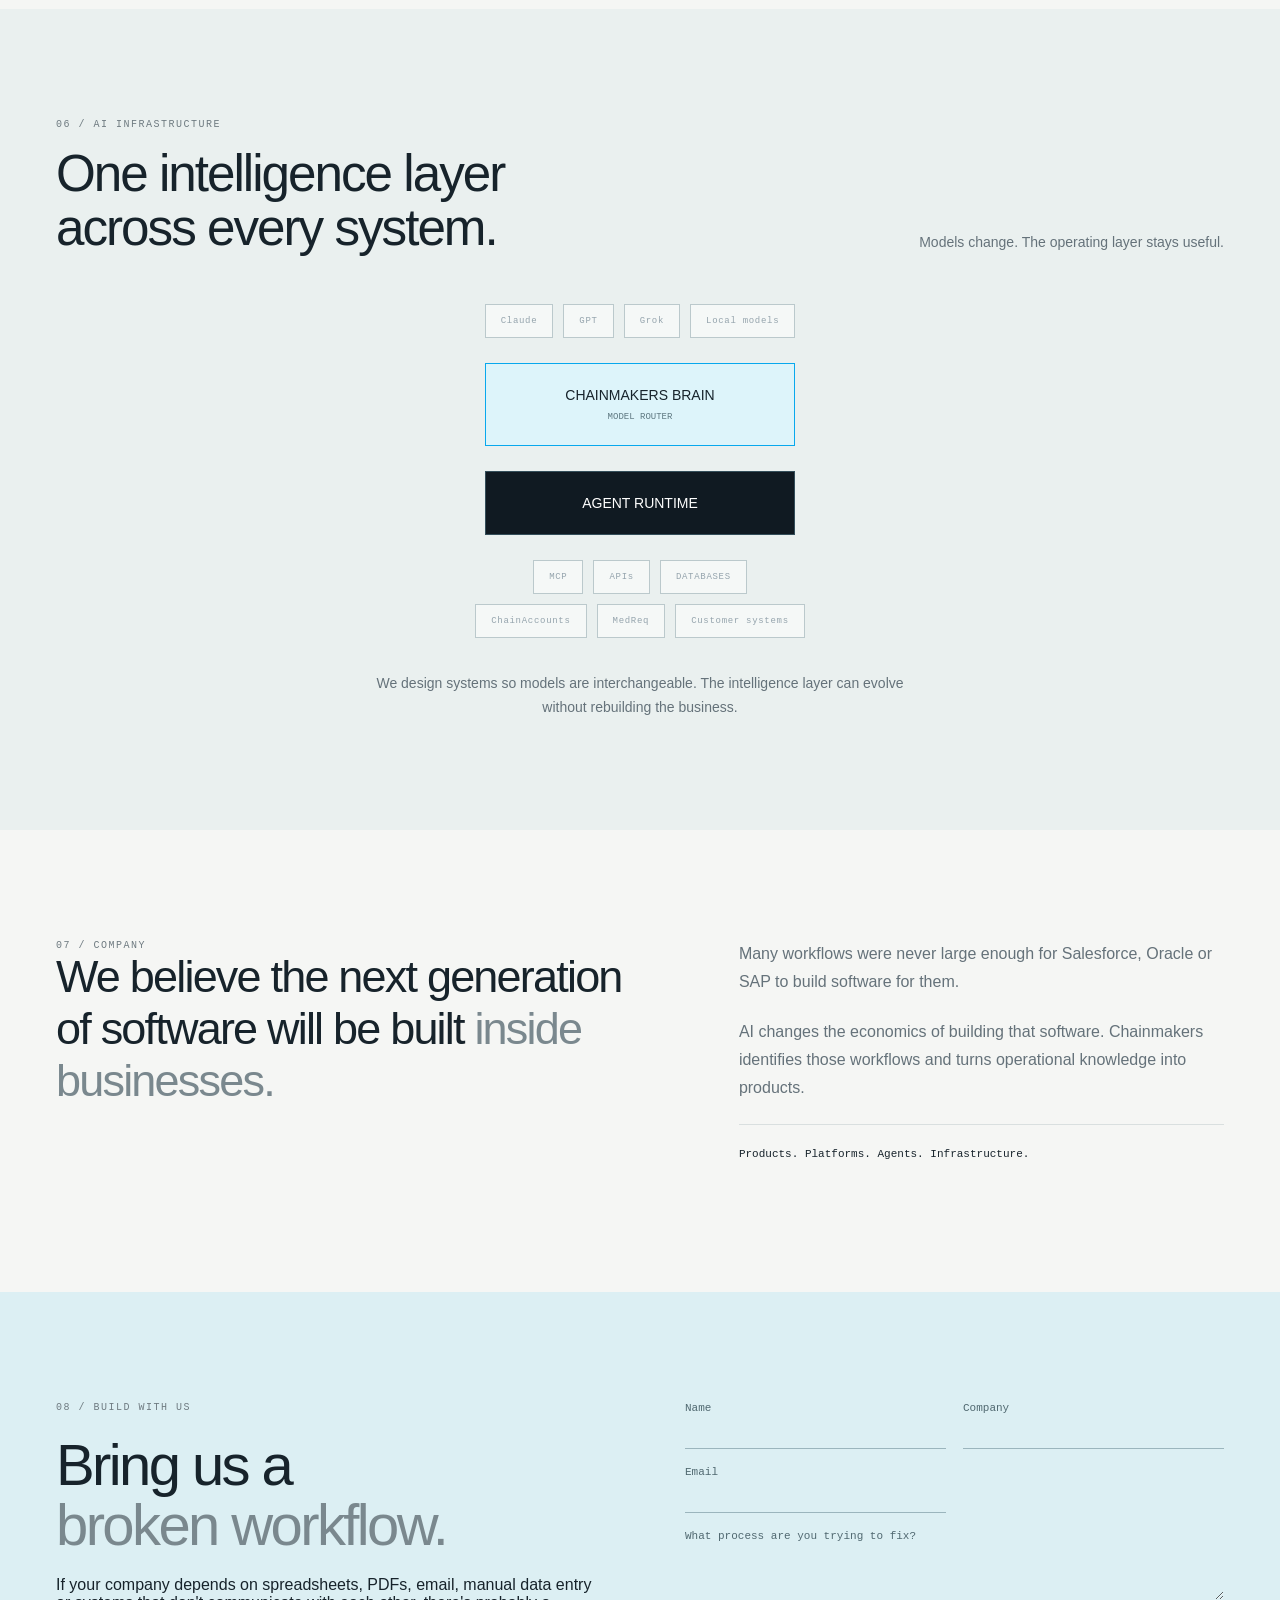
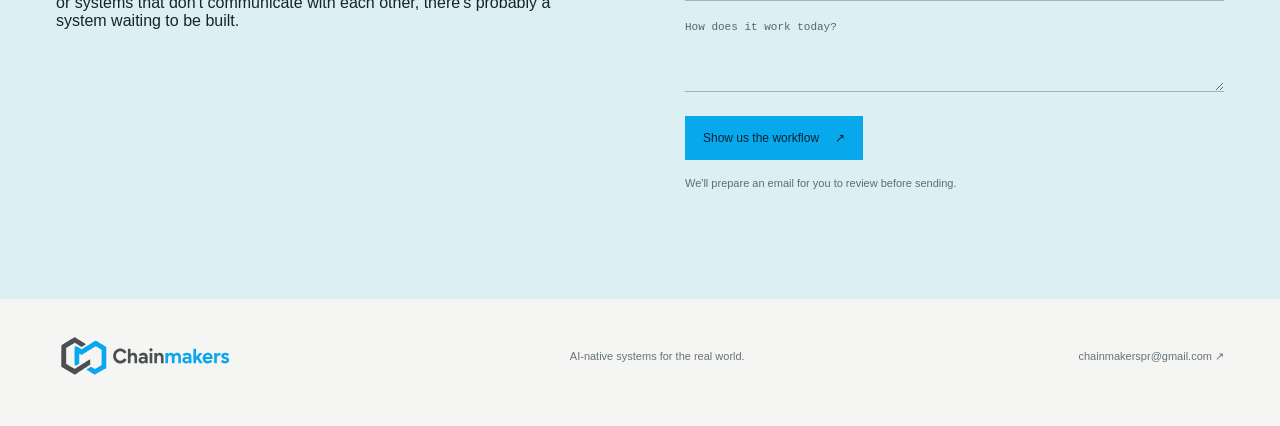
==== commit 10c48fea: "Align ChainAccounts product preview with real app structure" ====
--- a/index.html
+++ b/index.html
@@ -14,7 +14,7 @@
 <main id="main">
 <section class="hero wrap"><div class="hero-copy"><p class="kicker"><span class="signal"></span>AI-NATIVE PRODUCT &amp; SYSTEMS COMPANY</p><h1>We turn operational complexity into <em>software.</em></h1><p class="hero-lede">AI-native systems for businesses with fragmented workflows, manual processes and industry-specific problems.</p><div class="actions"><a class="button button-dark" href="#products">Explore our products <span>↘</span></a><a class="button button-line" href="#contact">Build with Chainmakers <span>↗</span></a></div></div><div class="hero-map" aria-label="From messy business inputs to an operational system"><div class="map-top"><span>EMAIL</span><span>PDF</span><span>EXCEL</span><span>FAX</span><span>FORMS</span><span>DATABASES</span></div><div class="map-line"><i></i><i></i><i></i><i></i><i></i></div><div class="map-core"><span>CHAINMAKERS</span><small>WORKFLOW → SOFTWARE → SYSTEM</small></div><div class="map-line reverse"><i></i><i></i><i></i><i></i><i></i></div><div class="map-bottom"><span>WORKFLOWS</span><b>→</b><span>DATA</span><b>→</b><span>AUTOMATION</span><b>→</b><span>AI AGENTS</span></div></div><div class="hero-foot"><span>PRODUCTS</span><span>PLATFORMS</span><span>AGENTS</span><span>INFRASTRUCTURE</span><strong>Built for the work that matters.</strong></div></section>
 <section class="manifesto section wrap"><div class="section-intro"><p class="kicker">01 / THE THESIS</p><h2>Software for the work nobody wants to rebuild.</h2></div><div class="manifesto-body"><p>Some of the most valuable software opportunities are hidden inside mundane workflows: permits, accounting, healthcare intake, documentation, billing, approvals and compliance.</p><p>We find those workflows and turn them into systems.</p></div><div class="three-up"><article><b>01</b><h3>Discover</h3><p>Understand how the business actually works.</p></article><article><b>02</b><h3>Build</h3><p>Turn the workflow into specialized software.</p></article><article><b>03</b><h3>Automate</h3><p>Add agents and integrations where they create ROI.</p></article></div></section>
-<section id="products" class="products section"><div class="wrap"><div class="section-intro split"><div><p class="kicker">02 / PRODUCTS</p><h2>Products built by Chainmakers.</h2></div><p>Chainmakers is the machine that creates the products.</p></div><div class="product-grid"><article class="product product-primary"><div class="product-copy"><p class="product-index">01 / IN PRODUCTION</p><h3>ChainAccounts</h3><p class="product-type">Business operations &amp; accounting OS</p><p>Accounting, expenses, payroll, permits, reporting and operational intelligence for small and mid-sized businesses in Puerto Rico.</p><a href="https://chainaccounts.io" target="_blank" rel="noopener">chainaccounts.io <span>↗</span></a></div><div class="product-visual accounts-visual"><div class="window-bar"><i></i><i></i><i></i><span>chainaccounts.io / dashboard</span></div><div class="dashboard-lines"><b>Good morning, Chainmakers</b><span></span><span></span><span></span><span></span><div class="dash-block"><i></i><i></i><i></i></div></div></div></article><article class="product product-secondary"><div class="product-copy"><p class="product-index">02 / IN PRODUCTION</p><h3>MedReq</h3><p class="product-type">Healthcare workflow infrastructure</p><p>Referral intake, authorization, document processing and clinical operations infrastructure for home healthcare providers.</p><a href="#contact" data-interest="MedReq">Explore MedReq <span>↗</span></a></div><div class="product-visual medreq-visual"><span>INBOX</span><div class="flow-row"><b>REFERRAL</b><i>→</i><b>INTAKE</b><i>→</i><b>REVIEW</b></div><div class="flow-row muted"><b>AUTHORIZATION</b><i>→</i><b>FIELD TEAM</b></div></div></article><article class="product product-tertiary"><div class="product-copy"><p class="product-index">03 / BUILDING</p><h3>PermitVault</h3><p class="product-type">Compliance &amp; permit operations</p><p>Track licenses, permits, renewals, documentation and regulatory workflows across organizations.</p><a href="#contact" data-interest="PermitVault">Talk about the workflow <span>↗</span></a></div><div class="product-visual permit-visual"><span>PERMIT LIFECYCLE</span><div><b>ACTIVE</b><b>RENEWAL</b><b>DOCUMENTS</b></div></div></article></div><p class="product-next">Next product <span>▧</span> The next workflow is already being mapped.</p></div></section>
+<section id="products" class="products section"><div class="wrap"><div class="section-intro split"><div><p class="kicker">02 / PRODUCTS</p><h2>Products built by Chainmakers.</h2></div><p>Chainmakers is the machine that creates the products.</p></div><div class="product-grid"><article class="product product-primary"><div class="product-copy"><p class="product-index">01 / IN PRODUCTION</p><h3>ChainAccounts</h3><p class="product-type">Business operations &amp; accounting OS</p><p>Accounting, expenses, payroll, permits, reporting and operational intelligence for small and mid-sized businesses in Puerto Rico.</p><a href="https://chainaccounts.io" target="_blank" rel="noopener">chainaccounts.io <span>↗</span></a></div><div class="product-visual accounts-visual"><div class="window-bar"><i></i><i></i><i></i><span>chainaccounts.io / app / panel</span></div><div class="ca-app"><aside><b>Chain<br><em>Accounts</em></b><small>Panel</small><small>Cuentas</small><small>Facturas</small><small>Nómina</small><small>Contributivos</small><small>Reportes</small></aside><div class="ca-main"><div class="ca-heading"><span>Panel</span><small>Chainmakers LLC⌄</small></div><div class="ca-kpis"><div><small>Efectivo</small><strong>$24,850</strong><em>Este año</em></div><div><small>Ingresos</small><strong>$48,320</strong><em>↑ 12.4%</em></div><div><small>Gastos</small><strong>$31,604</strong><em>Este año</em></div><div class="ca-profit"><small>Ganancia neta</small><strong>$16,716</strong><em>En verde</em></div></div><div class="ca-lower"><div><b>¿Está todo cuadrado?</b><span>Banco y libros comparados</span><i></i></div><div><b>Próximas obligaciones</b><span>941-PR · IVU · Nómina</span><i></i></div></div></div></div></div></article><article class="product product-secondary"><div class="product-copy"><p class="product-index">02 / IN PRODUCTION</p><h3>MedReq</h3><p class="product-type">Healthcare workflow infrastructure</p><p>Referral intake, authorization, document processing and clinical operations infrastructure for home healthcare providers.</p><a href="#contact" data-interest="MedReq">Explore MedReq <span>↗</span></a></div><div class="product-visual medreq-visual"><span>INBOX</span><div class="flow-row"><b>REFERRAL</b><i>→</i><b>INTAKE</b><i>→</i><b>REVIEW</b></div><div class="flow-row muted"><b>AUTHORIZATION</b><i>→</i><b>FIELD TEAM</b></div></div></article><article class="product product-tertiary"><div class="product-copy"><p class="product-index">03 / BUILDING</p><h3>PermitVault</h3><p class="product-type">Compliance &amp; permit operations</p><p>Track licenses, permits, renewals, documentation and regulatory workflows across organizations.</p><a href="#contact" data-interest="PermitVault">Talk about the workflow <span>↗</span></a></div><div class="product-visual permit-visual"><span>PERMIT LIFECYCLE</span><div><b>ACTIVE</b><b>RENEWAL</b><b>DOCUMENTS</b></div></div></article></div><p class="product-next">Next product <span>▧</span> The next workflow is already being mapped.</p></div></section>
 <section id="capabilities" class="section wrap capabilities"><div class="section-intro split"><div><p class="kicker">03 / CAPABILITIES</p><h2>What we build.</h2></div><p>Four capabilities. One operating philosophy.</p></div><div class="cap-grid"><article><span>01</span><h3>AI-Native Applications</h3><p>Vertical SaaS, internal tools and operational software built around specific workflows.</p></article><article><span>02</span><h3>Business Automation</h3><p>Replace repetitive work involving documents, email, spreadsheets and disconnected systems.</p></article><article><span>03</span><h3>AI Agents</h3><p>Agents that reason over company knowledge, execute workflows and interact with existing systems.</p></article><article><span>04</span><h3>Systems Integration</h3><p>APIs, MCP servers, databases, legacy systems and third-party platforms connected into one operational layer.</p></article></div><div class="principle"><span>OUR PRINCIPLE</span><strong>We don't add AI to broken workflows.<br><em>We redesign the workflow first.</em></strong></div></section>
 <section id="method" class="method section"><div class="wrap"><div class="section-intro split"><div><p class="kicker">04 / THE METHOD</p><h2>The Chainmakers Method.</h2></div><p>From operational reality to a system that compounds.</p></div><ol class="method-grid"><li><span>01</span><h3>Map</h3><p>Understand the real workflow.</p></li><li><span>02</span><h3>Structure</h3><p>Turn fragmented information into data.</p></li><li><span>03</span><h3>Systemize</h3><p>Build the operational platform.</p></li><li><span>04</span><h3>Automate</h3><p>Remove repetitive human work.</p></li><li><span>05</span><h3>Agentify</h3><p>Deploy AI agents where judgment is required.</p></li></ol></div></section>
 <section id="work" class="section wrap real-work"><div class="section-intro split"><div><p class="kicker">05 / BUILT FROM REAL OPERATIONS</p><h2>We build where the problems actually happen.</h2></div><p>Products begin inside operating businesses, then become scalable systems.</p></div><div class="real-flow"><div><span>REAL BUSINESS</span><b>↓</b><span>OPERATIONAL PROBLEM</span></div><strong>CHAINMAKERS<br><small>LAB</small></strong><div><span>SOFTWARE</span><b>↓</b><span>PRODUCT</span></div></div><p class="real-caption">ChainAccounts comes from running businesses. MedReq comes from healthcare operations. The work is grounded before it is generalized.</p></section>
--- a/styles.css
+++ b/styles.css
@@ -2,3 +2,41 @@
 @media(max-width:900px){.wrap{width:calc(100% - 64px)}.header nav{gap:15px}.hero{grid-template-columns:1fr;gap:45px}.hero-map{max-width:650px}.product{grid-template-columns:1fr}.product-visual{min-height:260px}.product-copy{padding:32px}.cap-grid{grid-template-columns:1fr 1fr}.company-grid,.contact-grid{gap:45px}.company h2{font-size:38px}.contact h2{font-size:48px}}
 @media(max-width:620px){.wrap{width:calc(100% - 40px)}.header{height:auto;min-height:75px;flex-wrap:wrap;padding:15px 0}.wordmark{width:170px}.header nav{order:3;width:100%;justify-content:space-between;border-top:1px solid var(--line);padding-top:12px;font-size:11px}.nav-cta{font-size:10px;padding:10px}.hero{padding-top:55px}.hero h1{font-size:48px;letter-spacing:-2.5px}.hero h1 em{display:block}.hero-lede{font-size:14px}.hero-map{min-height:390px;padding:20px}.map-top,.map-bottom{font-size:8px}.map-top span,.map-bottom span{padding:7px 4px}.map-core{padding:22px 10px;margin:22px auto}.map-core span{font-size:15px}.hero-foot{flex-wrap:wrap;gap:12px;font-size:8px}.hero-foot strong{width:100%;margin-left:0;margin-top:10px}.section{padding-block:75px}.section-intro.split{display:block}.section-intro.split>p{margin-top:18px}.section-intro h2{font-size:38px}.manifesto{display:block}.manifesto-body{font-size:19px;margin-top:20px}.three-up{grid-template-columns:1fr;margin-top:38px}.three-up article{padding:17px 0}.three-up h3{margin:19px 0 7px}.product h3{font-size:37px}.product-copy{padding:28px 22px}.flow-row{font-size:9px;gap:7px}.cap-grid{grid-template-columns:1fr}.principle{display:block}.principle strong{font-size:25px;display:block;margin-top:20px}.method-grid{grid-template-columns:1fr 1fr;gap:32px 18px}.method-grid h3{margin:27px 0 8px}.real-flow{grid-template-columns:1fr;gap:14px;margin-top:35px}.real-flow>strong{max-width:250px;margin:auto}.company-grid,.contact-grid{grid-template-columns:1fr}.company h2{font-size:36px}.contact h2{font-size:45px}.contact form{grid-template-columns:1fr}.contact label:nth-of-type(4),.contact label:nth-of-type(5),.contact button,.contact form>p{grid-column:auto}.contact button{width:100%}.footer{padding-block:25px;flex-wrap:wrap}.footer .wordmark{width:160px}.footer span{width:100%;order:3}}
 @media(prefers-reduced-motion:reduce){:root{scroll-behavior:auto}}
+
+/* The hero map is a living system diagram, not a row of static labels. */
+.hero-map{position:relative;isolation:isolate;overflow:hidden;background:radial-gradient(circle at 50% 49%,#173342 0%,#101a22 42%,#0d151c 100%);box-shadow:0 18px 42px #0b182019}
+.hero-map:before{content:"";position:absolute;inset:0;z-index:-1;opacity:.28;background-image:linear-gradient(#6a899733 1px,transparent 1px),linear-gradient(90deg,#6a899733 1px,transparent 1px);background-size:36px 36px;mask-image:radial-gradient(ellipse at center,#000,transparent 78%)}
+.hero-map:after{content:"";position:absolute;inset:18% 18%;z-index:-1;border:1px solid #2f5362;border-radius:50%;opacity:.25;box-shadow:0 0 0 28px #16313e30,0 0 0 58px #16313e20}
+.map-top{position:relative;z-index:1;gap:9px}
+.map-top span{background:#15252f;border:1px solid #3b5663;box-shadow:inset 0 1px #ffffff0b;transition:transform .2s,border-color .2s,color .2s}
+.map-top span:nth-child(2n){transform:translateY(10px)}
+.map-top span:hover{transform:translateY(-3px);border-color:var(--cyan);color:#fff}
+.map-line{height:54px;position:relative;border-bottom:1px solid #4c6875;background:linear-gradient(90deg,transparent,#3c606e 14%,#3c606e 86%,transparent) 0 100%/100% 1px no-repeat}
+.map-line:after{content:"";position:absolute;left:13%;right:13%;bottom:-3px;height:5px;background:radial-gradient(circle,var(--cyan) 0 2px,transparent 3px) 0 0/25% 100%;animation:travel 4s linear infinite;opacity:.8}
+.map-line i{height:100%;background:#4c6875;position:relative}
+.map-line i:after{content:"";position:absolute;left:-2px;bottom:-2px;width:5px;height:5px;background:var(--cyan);border-radius:50%;box-shadow:0 0 9px var(--cyan)}
+.map-core{position:relative;z-index:2;border-color:var(--cyan);background:linear-gradient(135deg,#1c3543,#142631);box-shadow:0 0 0 1px #08a8ed26,0 0 26px #08a8ed1c,0 12px 28px #07111855;transform:translateY(0);transition:transform .25s,box-shadow .25s}
+.map-core:hover{transform:translateY(-4px);box-shadow:0 0 0 1px #08a8ed60,0 0 34px #08a8ed30,0 16px 32px #07111877}
+.map-core:before,.map-core:after{content:"";position:absolute;width:8px;height:8px;border:1px solid var(--cyan);background:#142631;transform:rotate(45deg)}
+.map-core:before{left:-5px;top:50%}.map-core:after{right:-5px;top:50%}
+.map-core span{font-weight:600;letter-spacing:3px;text-shadow:0 0 16px #fff4}
+.map-core small{letter-spacing:1px;color:#a7d5e4}
+.map-line.reverse{border-top:1px solid #4c6875;background:linear-gradient(90deg,transparent,#3c606e 14%,#3c606e 86%,transparent) 0 0/100% 1px no-repeat}
+.map-line.reverse:after{bottom:auto;top:-3px;animation-direction:reverse}
+.map-bottom{position:relative;z-index:1;border-top:0;padding-top:26px}
+.map-bottom span{background:#15252f;border-color:#3b5663;box-shadow:inset 0 1px #ffffff0b;transition:background .2s,color .2s,border-color .2s}
+.map-bottom span:hover{background:#1d3a49;color:#fff;border-color:var(--cyan)}
+.map-bottom b{display:grid;place-items:center;width:23px;height:23px;border:1px solid #386071;border-radius:50%;font-size:13px;box-shadow:0 0 10px #08a8ed22}
+@keyframes travel{from{transform:translateX(-12%)}to{transform:translateX(12%)}}
+@media(max-width:620px){.hero-map:after{inset:18% 8%}.map-top span:nth-child(2n){transform:none}.map-line{height:45px}.map-core{margin:20px auto}.map-bottom{gap:6px}.map-bottom span{padding-inline:5px}.map-bottom b{width:17px;height:17px;font-size:10px}}
+@media(prefers-reduced-motion:reduce){.map-line:after{animation:none}.map-top span,.map-core,.map-bottom span{transition:none}}
+
+/* ChainAccounts product preview: a compact, Spanish-first operations panel. */
+.accounts-visual{padding:20px 20px 20px;background:#142630}
+.accounts-visual .window-bar{border-bottom-color:#3e5661;padding:0 0 13px}
+.ca-app{display:grid;grid-template-columns:116px 1fr;min-height:235px;margin-top:18px;border:1px solid #2e4651;background:#f7f9f8;color:#20323b}
+.ca-app aside{background:#13252e;color:#b6c8ce;padding:17px 13px;display:flex;flex-direction:column;gap:10px}
+.ca-app aside b{font:700 14px/1.05 Arial;color:#fff;margin-bottom:14px;letter-spacing:-.5px}.ca-app aside b em{font-style:normal;color:#0aa7ed}.ca-app aside small{font:10px Arial;color:#a1b5bd}.ca-app aside small:first-of-type{color:#fff;background:#24404c;padding:7px 6px;margin-inline:-6px}
+.ca-main{padding:17px 18px;min-width:0}.ca-heading{display:flex;justify-content:space-between;gap:8px;align-items:center;border-bottom:1px solid #dce3e3;padding-bottom:12px}.ca-heading span{font-size:17px;font-weight:500}.ca-heading small{font:9px ui-monospace,SFMono-Regular,monospace;color:#71848a;border:1px solid #d4dede;padding:6px 7px}
+.ca-kpis{display:grid;grid-template-columns:repeat(4,1fr);gap:7px;margin-top:13px}.ca-kpis>div{background:#eef3f2;border:1px solid #dfe7e5;padding:9px 7px;min-width:0}.ca-kpis small,.ca-kpis em{display:block;font:8px Arial;color:#70838a}.ca-kpis strong{display:block;font:600 14px Arial;margin:8px 0 5px}.ca-kpis em{font-style:normal;color:#0985ae}.ca-profit{background:#e7f5f0!important}.ca-lower{display:grid;grid-template-columns:1fr 1fr;gap:8px;margin-top:15px}.ca-lower>div{border:1px solid #d9e3e1;padding:10px 9px}.ca-lower b{display:block;font-size:9px;font-weight:600}.ca-lower span{display:block;color:#71838a;font-size:8px;margin-top:6px}.ca-lower i{display:block;height:3px;background:#0aa7ed;margin-top:12px;width:65%}.ca-lower>div:last-child i{width:46%;background:#93aaae}
+@media(max-width:620px){.ca-app{grid-template-columns:78px 1fr}.ca-app aside{padding-inline:8px}.ca-kpis{grid-template-columns:1fr 1fr}.ca-main{padding:11px}.ca-lower{display:none}.accounts-visual{padding:14px}.ca-app aside b{font-size:11px}}
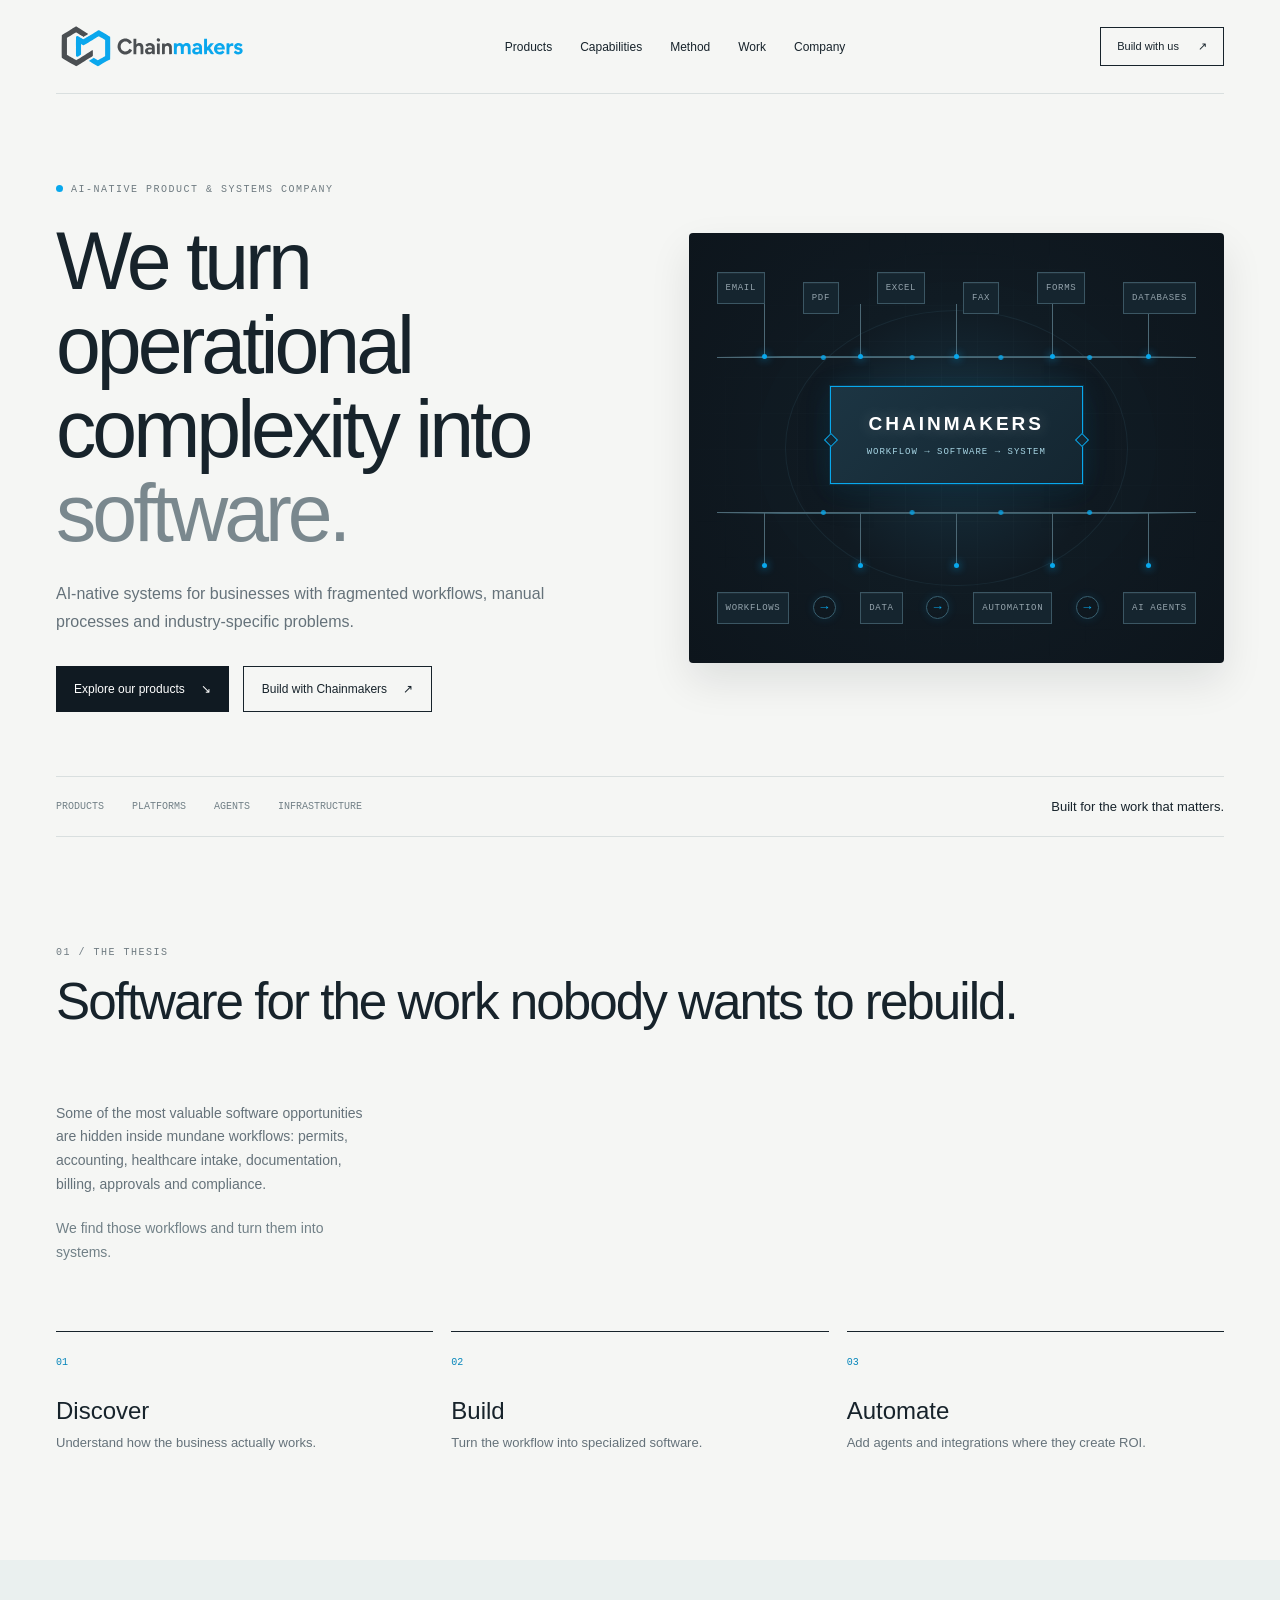
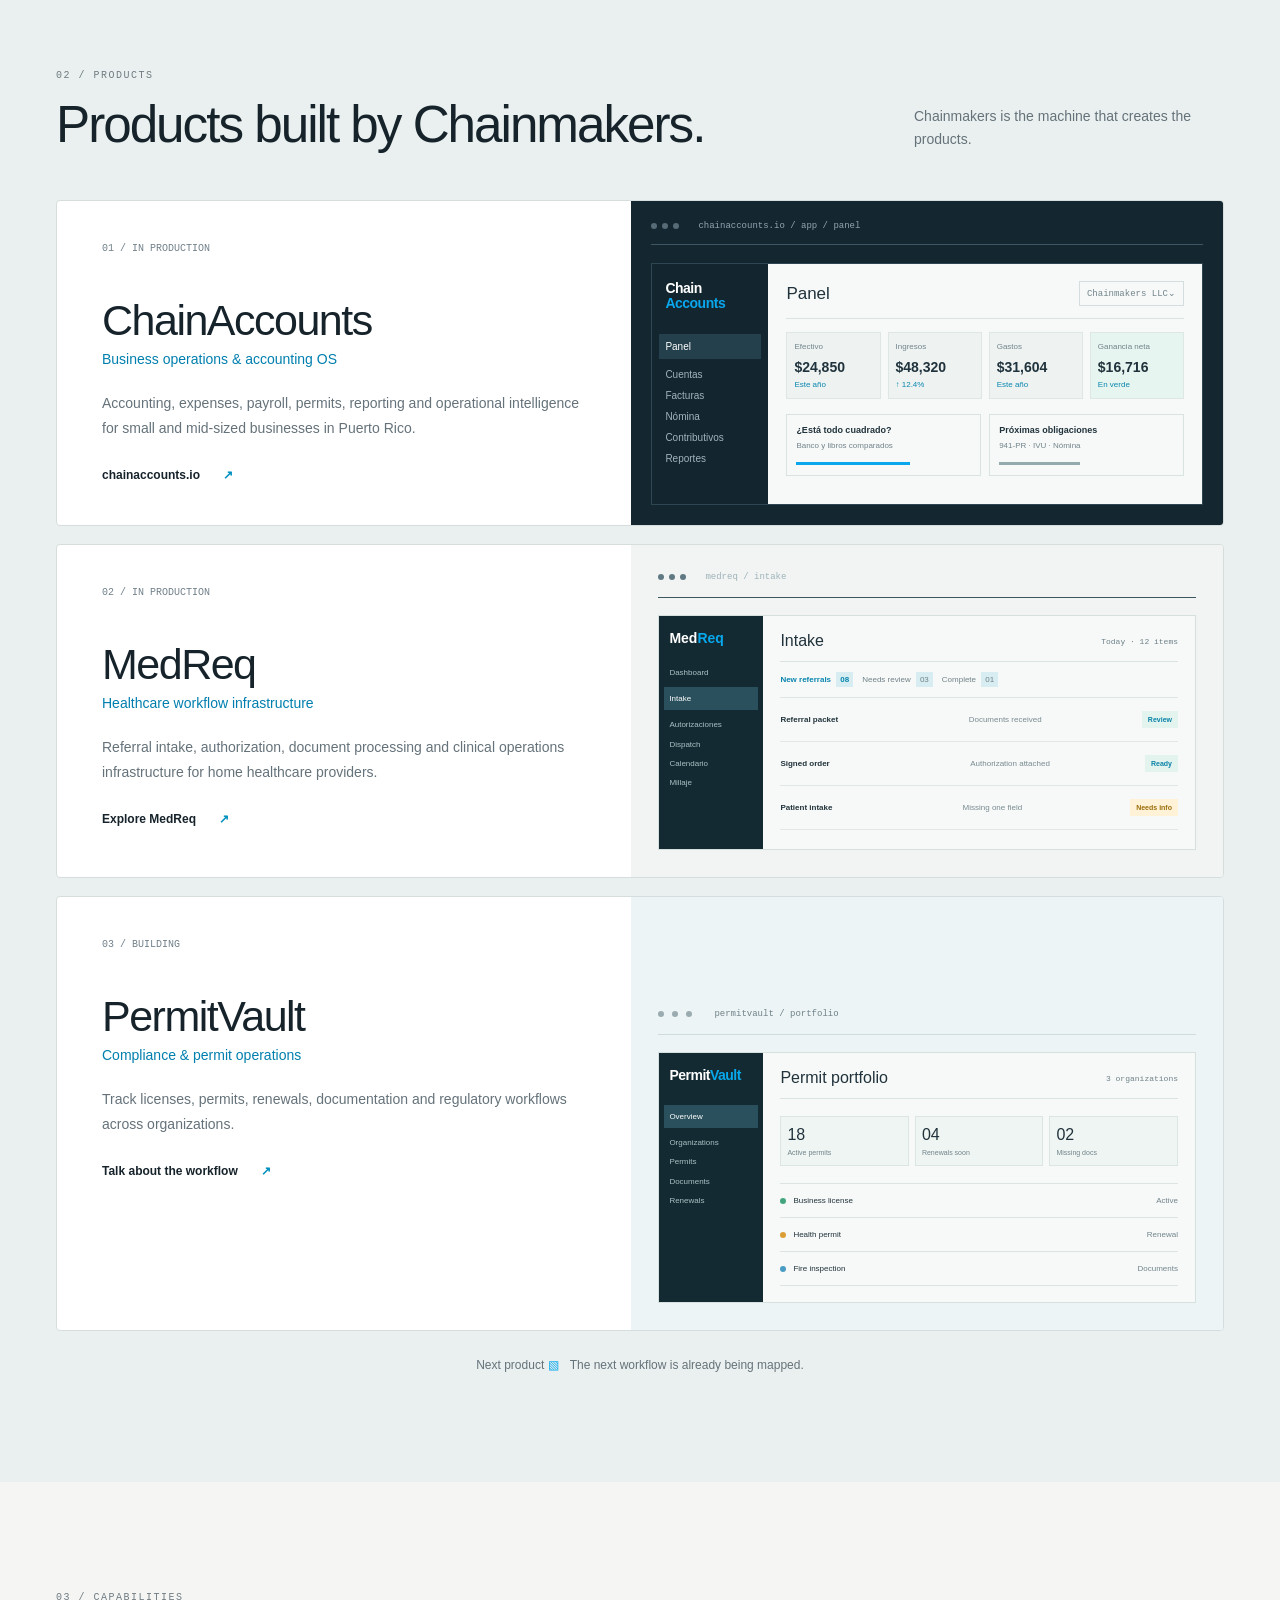
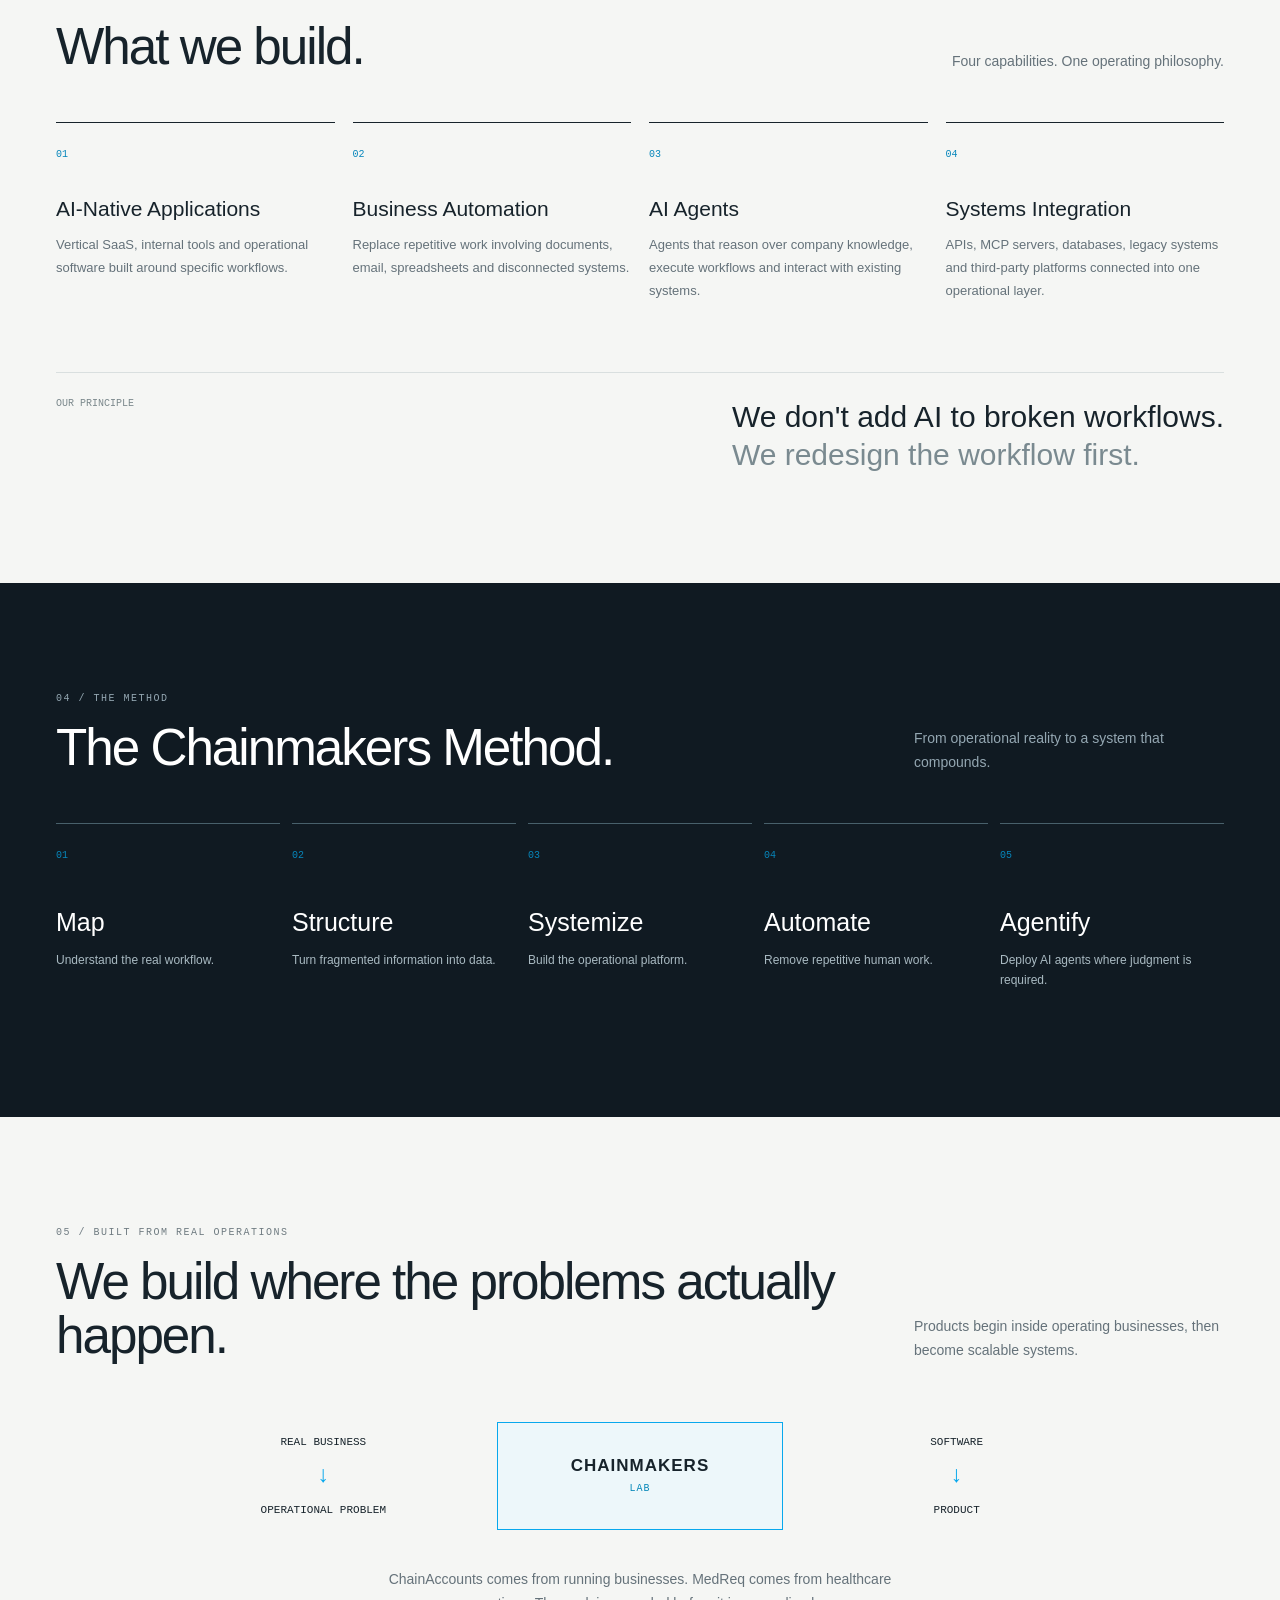
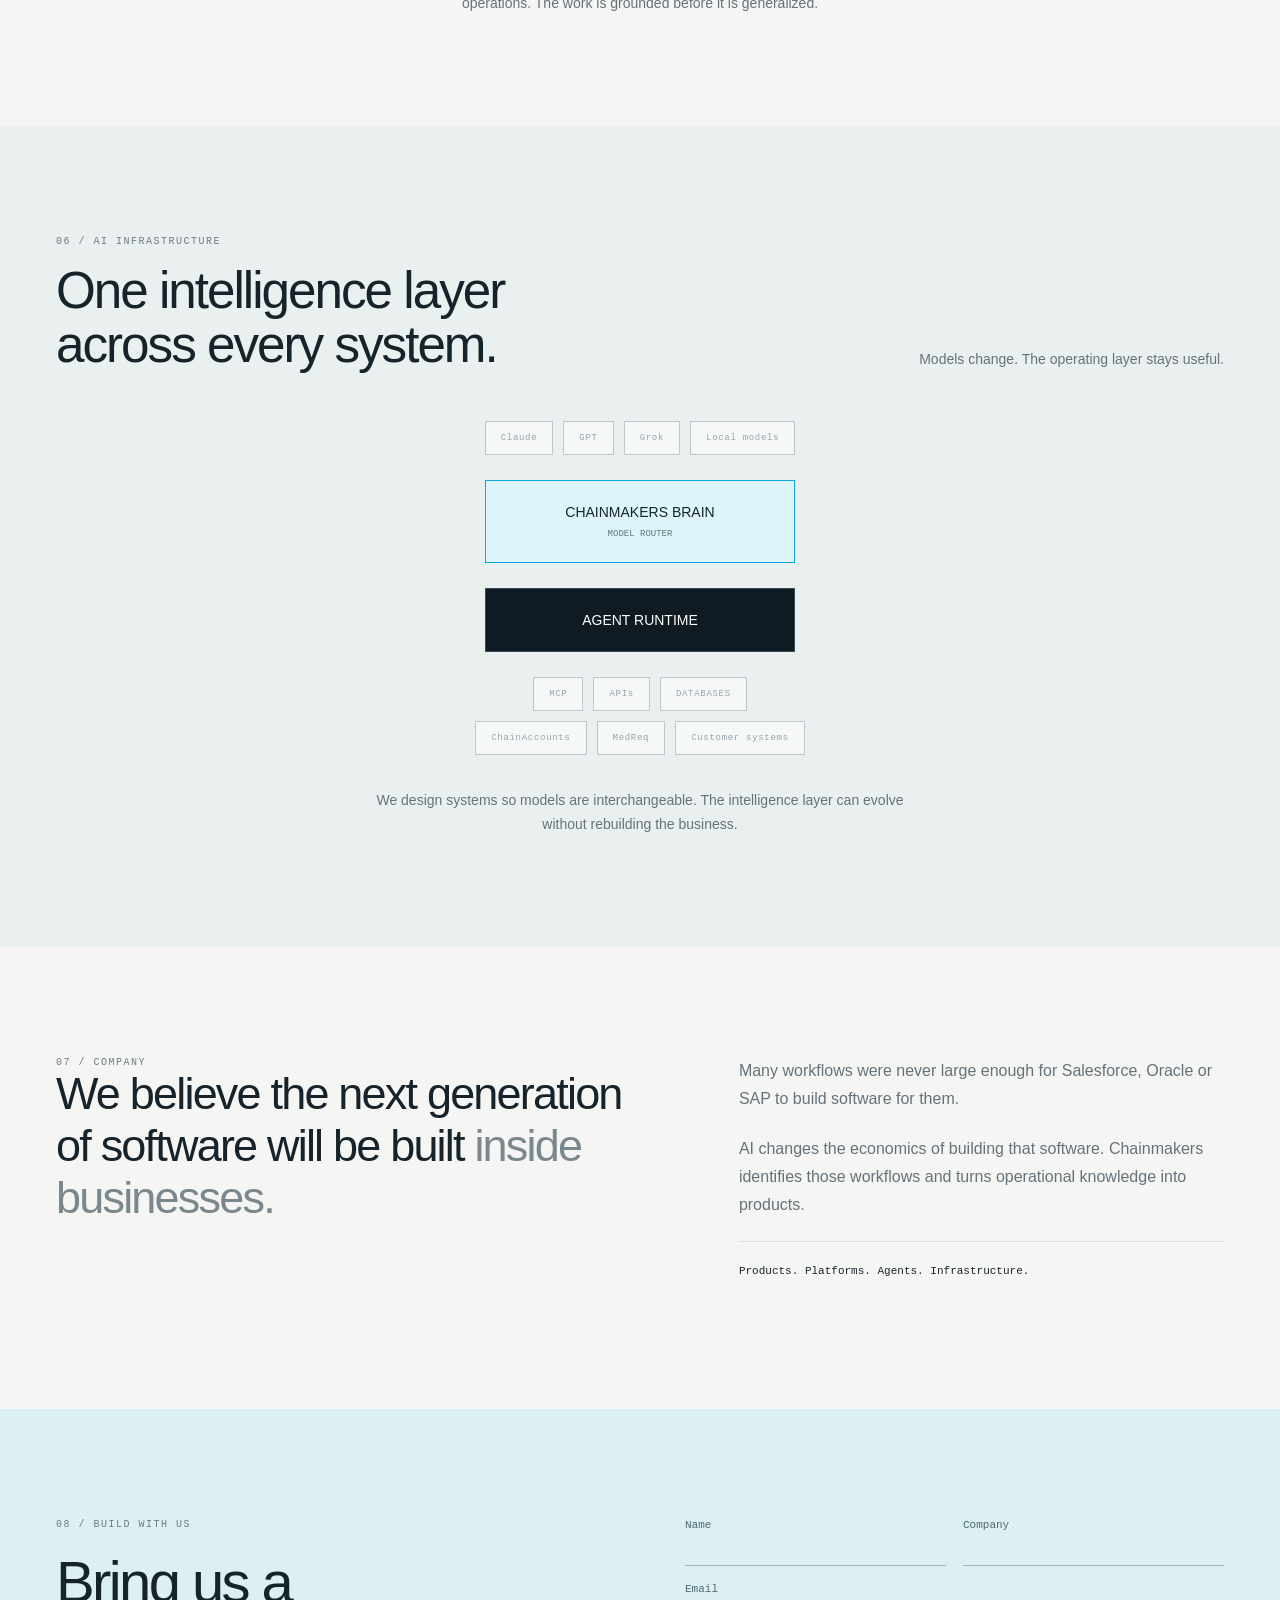
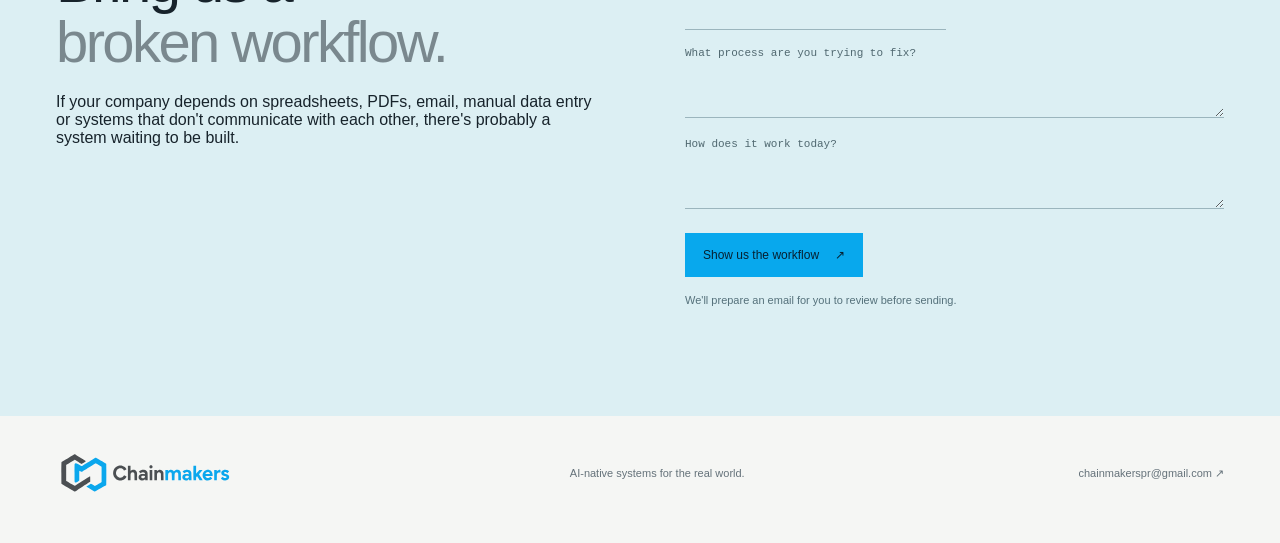
==== commit 5e394b00: "fix: set canonical to chainmakers.ai and add robots.txt + sitemap" ====
--- a/index.html
+++ b/index.html
@@ -4,8 +4,8 @@
   <meta charset="utf-8"><meta name="viewport" content="width=device-width,initial-scale=1">
   <title>Chainmakers — AI-native systems for the real world</title>
   <meta name="description" content="Chainmakers builds AI-native software, automation and infrastructure for businesses still operating through spreadsheets, email, PDFs and disconnected systems.">
-  <meta name="theme-color" content="#f5f6f4"><link rel="canonical" href="https://siulynot.github.io/chainmakers.ai/">
-  <meta property="og:title" content="Chainmakers — Software for the real world."><meta property="og:description" content="We turn operational complexity into software."><meta property="og:type" content="website"><meta property="og:url" content="https://siulynot.github.io/chainmakers.ai/"><meta property="og:image" content="https://siulynot.github.io/chainmakers.ai/og.png"><meta name="twitter:card" content="summary_large_image">
+  <meta name="theme-color" content="#f5f6f4"><link rel="canonical" href="https://chainmakers.ai/">
+  <meta property="og:title" content="Chainmakers — Software for the real world."><meta property="og:description" content="We turn operational complexity into software."><meta property="og:type" content="website"><meta property="og:url" content="https://chainmakers.ai/"><meta property="og:image" content="https://chainmakers.ai/og.png"><meta name="twitter:card" content="summary_large_image">
   <link rel="icon" href="favicon.ico" sizes="any"><link rel="icon" href="brand/web/favicon.svg" type="image/svg+xml"><link rel="stylesheet" href="styles.css"><script src="app.js" defer></script>
 </head>
 <body>
--- a/styles.css
+++ b/styles.css
@@ -40,3 +40,14 @@
 .ca-main{padding:17px 18px;min-width:0}.ca-heading{display:flex;justify-content:space-between;gap:8px;align-items:center;border-bottom:1px solid #dce3e3;padding-bottom:12px}.ca-heading span{font-size:17px;font-weight:500}.ca-heading small{font:9px ui-monospace,SFMono-Regular,monospace;color:#71848a;border:1px solid #d4dede;padding:6px 7px}
 .ca-kpis{display:grid;grid-template-columns:repeat(4,1fr);gap:7px;margin-top:13px}.ca-kpis>div{background:#eef3f2;border:1px solid #dfe7e5;padding:9px 7px;min-width:0}.ca-kpis small,.ca-kpis em{display:block;font:8px Arial;color:#70838a}.ca-kpis strong{display:block;font:600 14px Arial;margin:8px 0 5px}.ca-kpis em{font-style:normal;color:#0985ae}.ca-profit{background:#e7f5f0!important}.ca-lower{display:grid;grid-template-columns:1fr 1fr;gap:8px;margin-top:15px}.ca-lower>div{border:1px solid #d9e3e1;padding:10px 9px}.ca-lower b{display:block;font-size:9px;font-weight:600}.ca-lower span{display:block;color:#71838a;font-size:8px;margin-top:6px}.ca-lower i{display:block;height:3px;background:#0aa7ed;margin-top:12px;width:65%}.ca-lower>div:last-child i{width:46%;background:#93aaae}
 @media(max-width:620px){.ca-app{grid-template-columns:78px 1fr}.ca-app aside{padding-inline:8px}.ca-kpis{grid-template-columns:1fr 1fr}.ca-main{padding:11px}.ca-lower{display:none}.accounts-visual{padding:14px}.ca-app aside b{font-size:11px}}
+
+.mr-app,.pv-app{display:grid;grid-template-columns:104px 1fr;min-height:235px;margin-top:17px;background:#f7f9f8;color:#20323b;border:1px solid #d5e0df}.mr-app aside,.pv-app aside{background:#142a32;color:#a9c0c5;padding:15px 10px;display:flex;flex-direction:column;gap:10px}.mr-app aside b,.pv-app aside b{font:700 14px/1 Arial;color:#fff;margin-bottom:13px}.mr-app aside em,.pv-app aside em{font-style:normal;color:#08a8ed}.mr-app aside small,.pv-app aside small{font-size:8px;line-height:1.15}.mr-app aside .active,.pv-app aside .active{background:#29505c;color:#fff;padding:7px 5px;margin-inline:-5px}.mr-main,.pv-main{padding:16px 17px;min-width:0}.mr-heading,.pv-heading{display:flex;justify-content:space-between;gap:10px;align-items:center;border-bottom:1px solid #d9e3e2;padding-bottom:11px}.mr-heading span,.pv-heading span{font-size:16px}.mr-heading small,.pv-heading small{font:8px ui-monospace,SFMono-Regular,monospace;color:#6c8088}.mr-tabs{display:flex;gap:9px;align-items:center;padding:13px 0;border-bottom:1px solid #dfe7e6;white-space:nowrap;font-size:8px;color:#708187}.mr-tabs b{color:#0784ad}.mr-tabs i{font-style:normal;background:#d7edf2;padding:3px 4px;margin-left:3px}.mr-row{display:grid;grid-template-columns:1.2fr 1.1fr auto;gap:7px;align-items:center;padding:13px 0;border-bottom:1px solid #e0e7e6;font-size:8px}.mr-row strong{font-weight:600}.mr-row span{color:#788a90}.mr-row b{font-size:7px;color:#0982a7;background:#e3f4ef;padding:5px 6px}.mr-row b.warn{color:#9a6d08;background:#fff2d6}.pv-summary{display:grid;grid-template-columns:repeat(3,1fr);gap:6px;margin:17px 0}.pv-summary div{border:1px solid #dbe5e3;padding:9px 6px;background:#eff5f3}.pv-summary b{display:block;font-size:17px;font-weight:500}.pv-summary span{display:block;color:#708389;font-size:7px;margin-top:5px}.pv-list{border-top:1px solid #dce5e3}.pv-list>span{display:flex;align-items:center;gap:7px;padding:12px 0;border-bottom:1px solid #dce5e3;font-size:8px}.pv-list i{width:6px;height:6px;border-radius:50%;background:#42a57d}.pv-list i.amber{background:#db9e37}.pv-list i.blue{background:#4b9cc4}.pv-list b{margin-left:auto;font-size:7px;font-weight:400;color:#71848b}.permit-visual{background:#eef5f4;color:#20323b}.permit-visual .window-bar{color:#6e8187;border-color:#cedddb}.permit-visual .window-bar i{background:#9aacaf}.medreq-visual{background:#142a32}.medreq-visual .window-bar{border-color:#3c5660}.product-secondary .medreq-visual{color:#20323b}.product-secondary .medreq-visual .window-bar{color:#9eb2b8}.product-secondary .medreq-visual .window-bar i{background:#607982}
+@media(max-width:620px){.mr-app,.pv-app{grid-template-columns:69px 1fr}.mr-app aside,.pv-app aside{padding-inline:7px}.mr-app aside b,.pv-app aside b{font-size:11px}.mr-main,.pv-main{padding:11px}.mr-row{grid-template-columns:1fr auto}.mr-row span{display:none}.mr-tabs{gap:5px;font-size:7px}.pv-summary b{font-size:14px}}
+
+/* Keep every product mockup on the same visual canvas. */
+.product-visual{display:flex;flex-direction:column}
+.accounts-visual .ca-app,.medreq-visual .mr-app,.permit-visual .pv-app{flex:1;min-height:235px}
+.permit-visual .pv-app{display:grid;flex-wrap:nowrap;gap:initial;margin-top:17px}
+.permit-visual .pv-app b{font:inherit;padding:0;border:0}
+.permit-visual .pv-app aside b{font:700 14px/1 Arial;color:#fff;margin-bottom:13px;letter-spacing:-.5px}
+@media(max-width:620px){.permit-visual .pv-app aside b{font-size:11px;margin-bottom:10px}}
